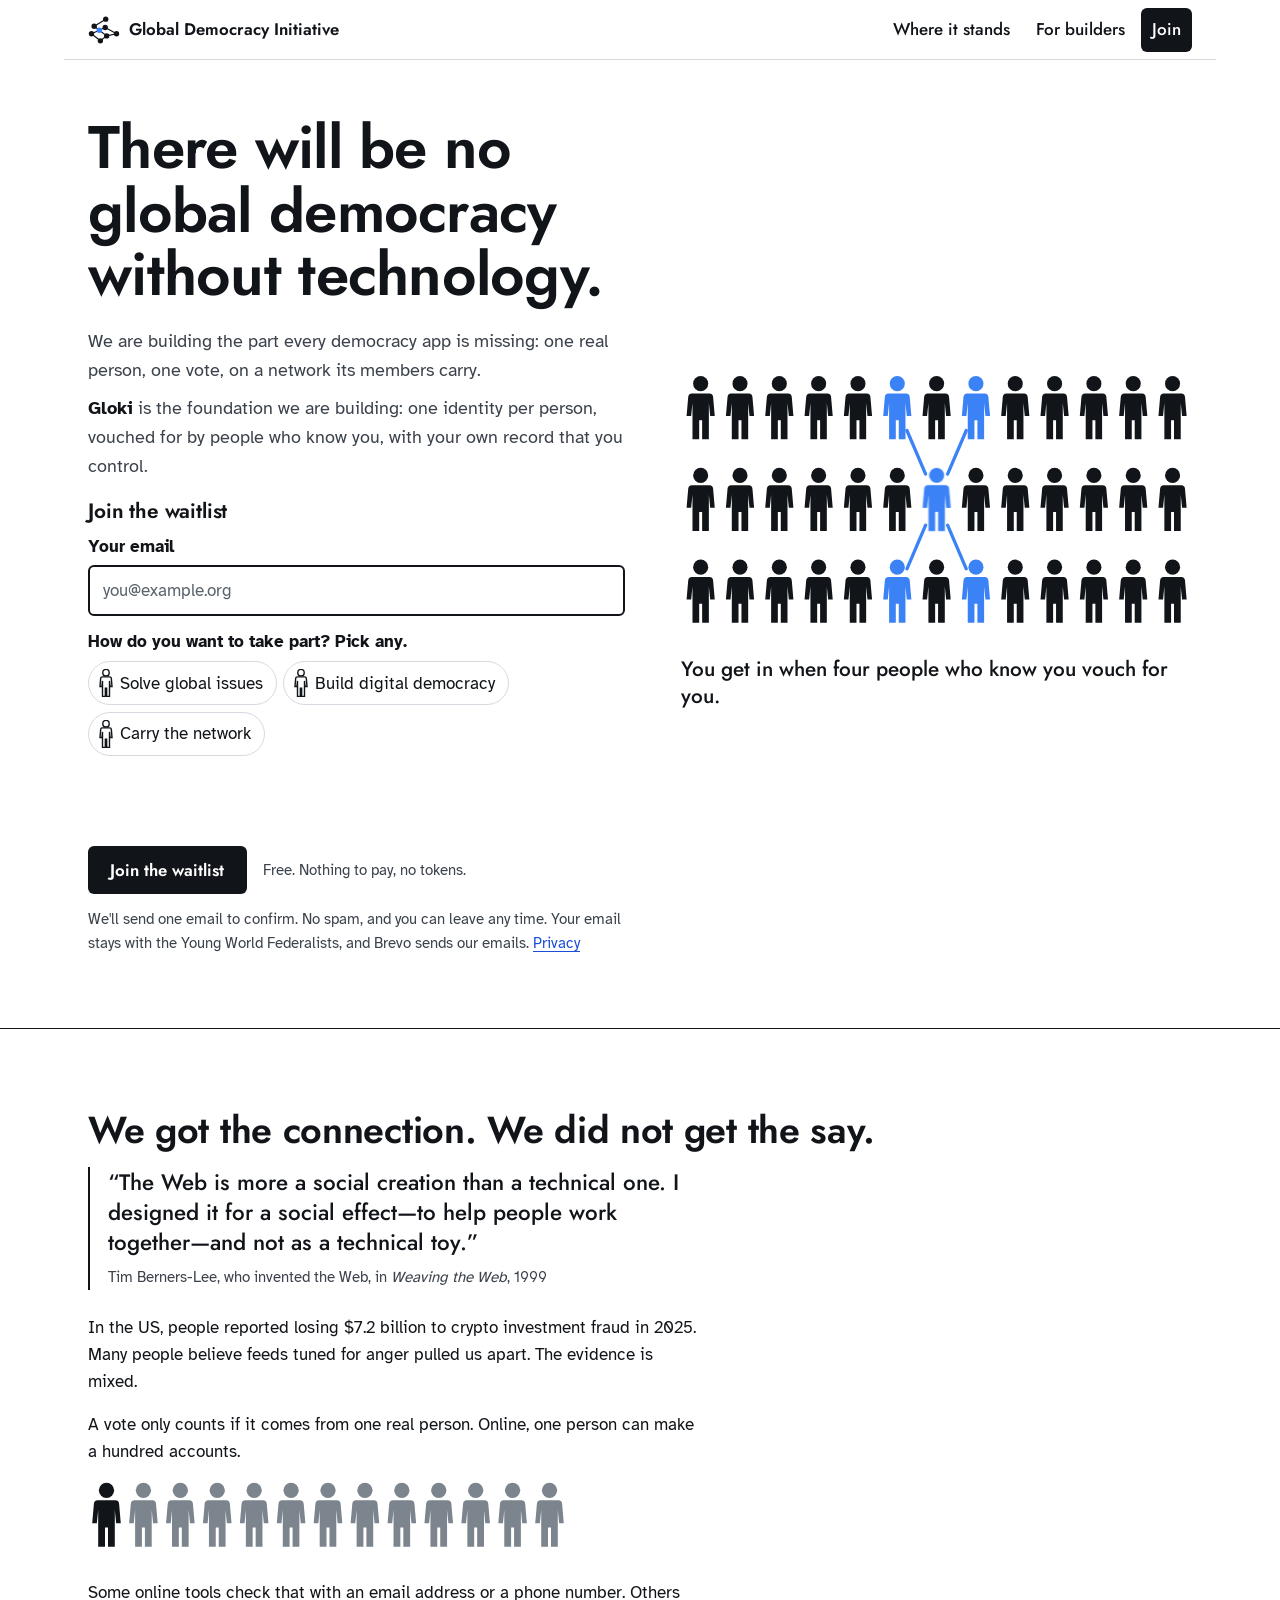
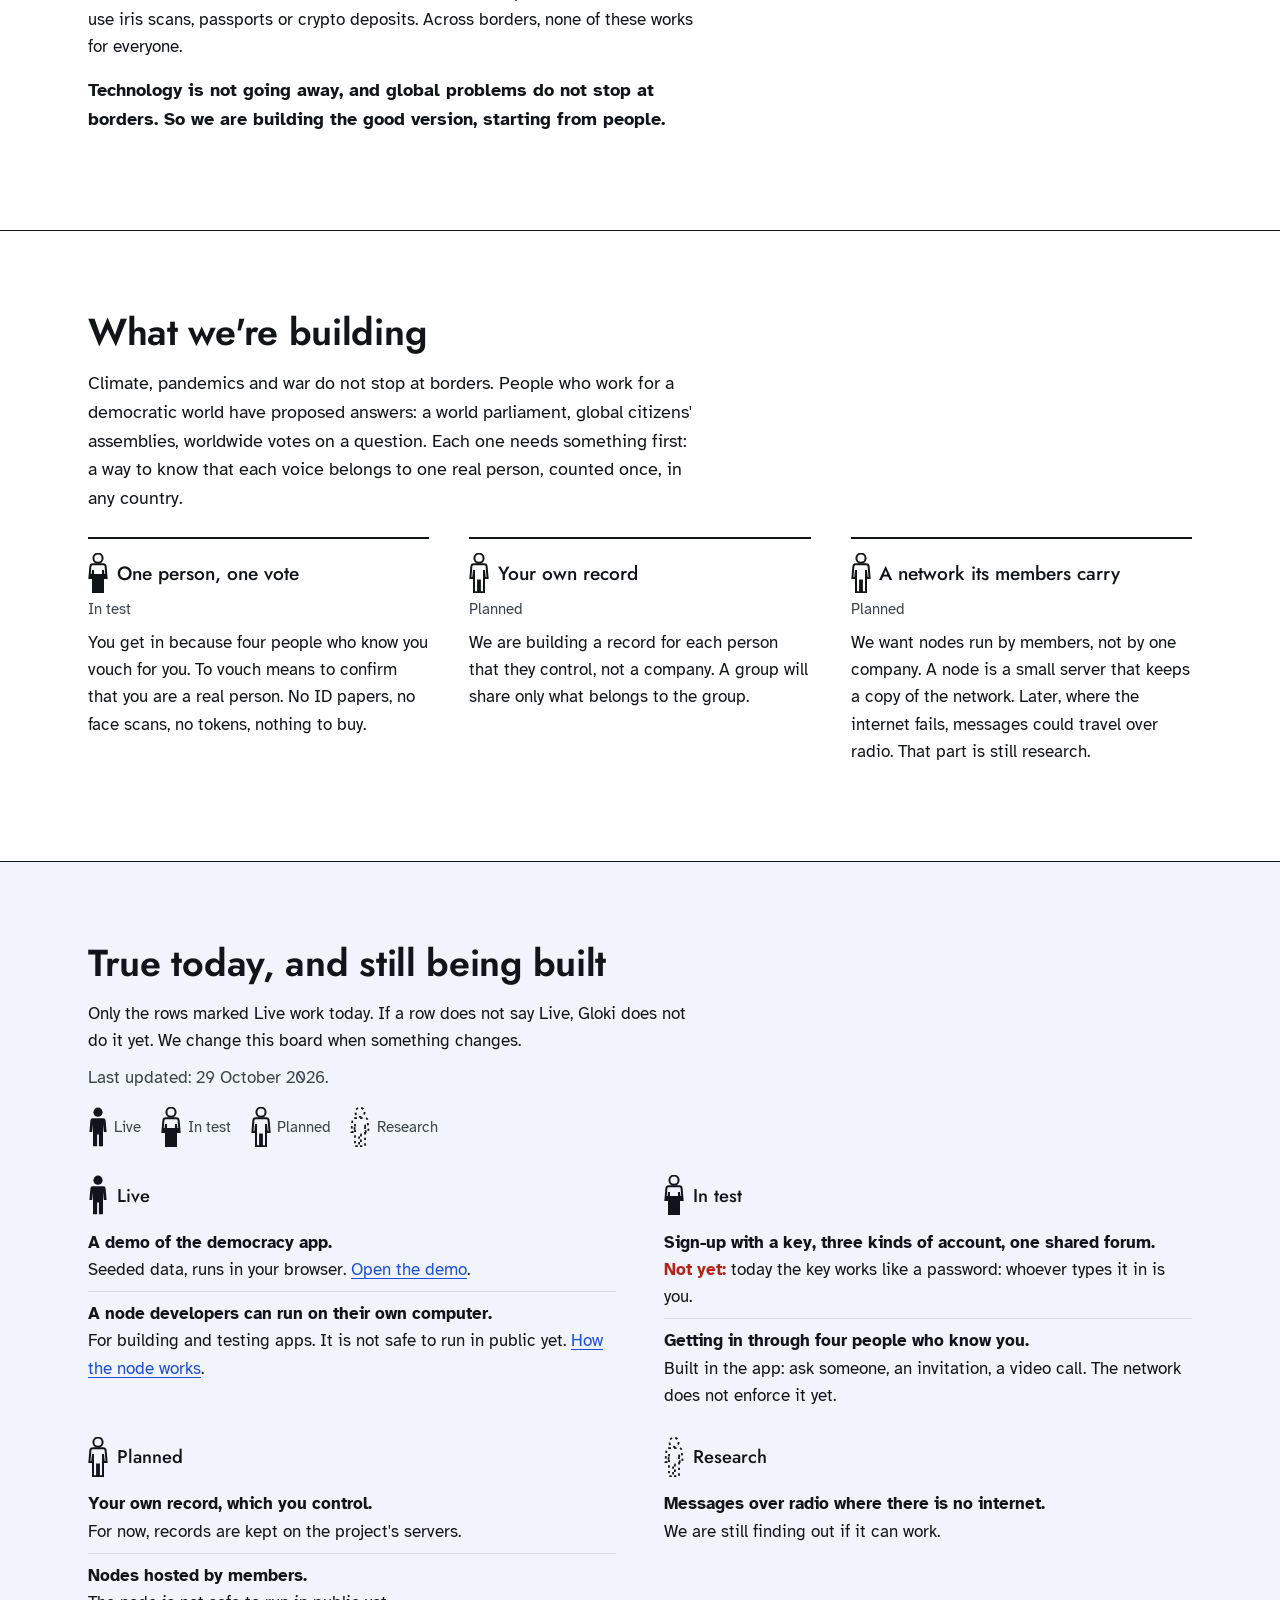
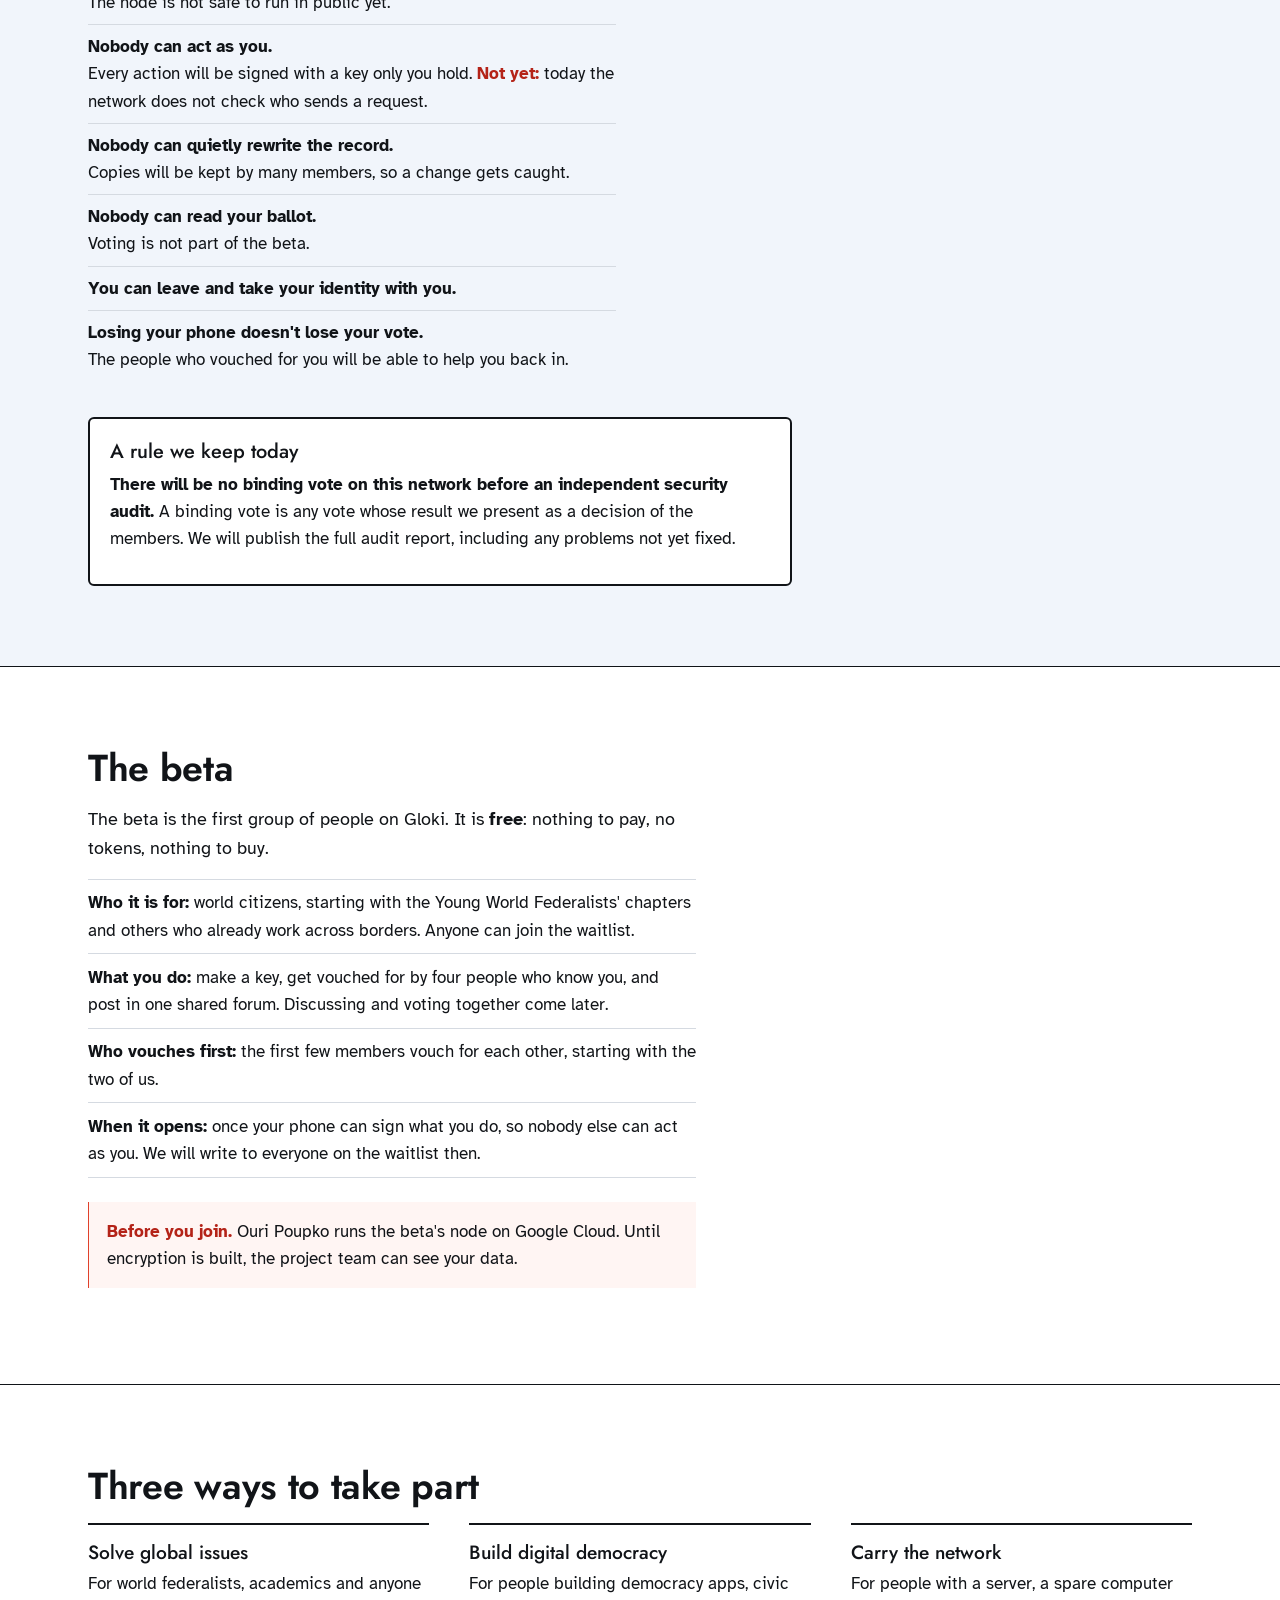
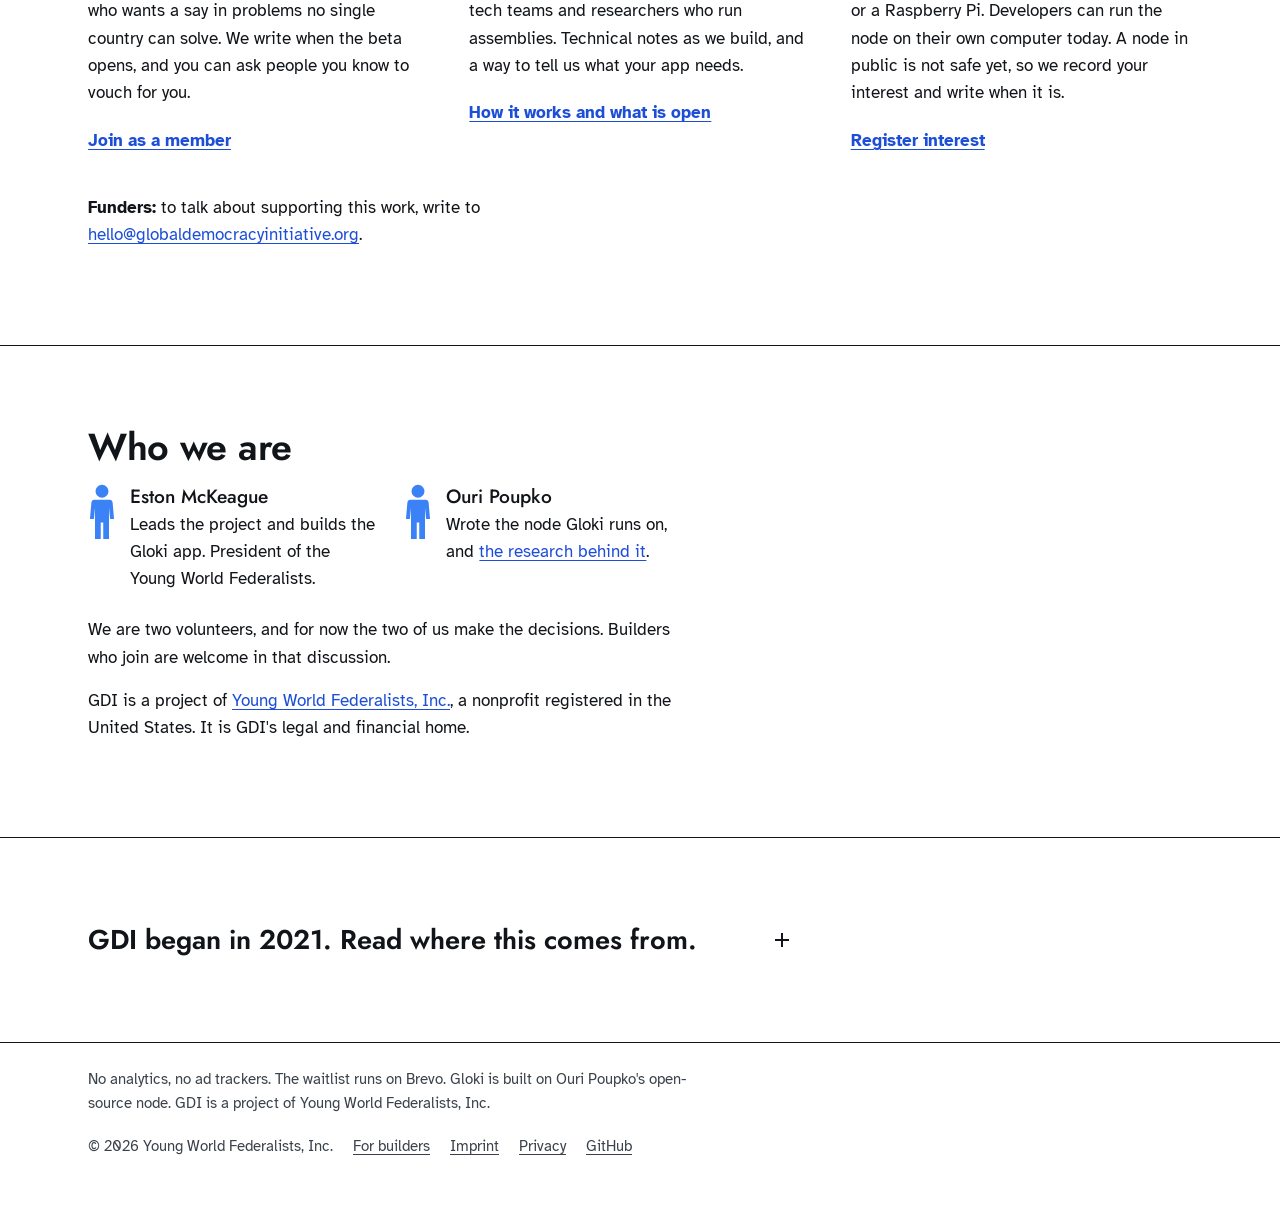
==== index.html @ 20212db4 "feat: the Isotype page with the 27 Oct naming and checked copy, on top of the Brevo waitlist index.h" ====
<!doctype html>
<html lang="en">
<head>
  <meta charset="utf-8">
  <meta name="viewport" content="width=device-width, initial-scale=1">
  <title>Global Democracy Initiative: one real person, one vote</title>
  <meta name="description" content="There will be no global democracy without technology. The Global Democracy Initiative is building Gloki: one identity per person, vouched for by people who know you, on a network its members carry. In test now. Join the waitlist.">
  <meta property="og:title" content="Global Democracy Initiative">
  <meta property="og:description" content="We are building the part every democracy app is missing: one real person, one vote, on a network its members carry.">
  <meta property="og:type" content="website">
  <meta property="og:url" content="https://globaldemocracyinitiative.org/">
  <meta property="og:image" content="https://globaldemocracyinitiative.org/assets/og-image.png">
  <meta property="og:image:width" content="1200">
  <meta property="og:image:height" content="630">
  <meta property="og:image:alt" content="There will be no global democracy without technology. Rows of people; a newcomer joins between four people who vouch for them.">
  <meta name="theme-color" content="#ffffff">
  <link rel="icon" href="assets/gdi-icon-16.svg" type="image/svg+xml">
  <link rel="preload" href="assets/fonts/Jost-600.woff2" as="font" type="font/woff2" crossorigin>
  <link rel="preload" href="assets/fonts/AtkinsonHyperlegible-400.woff2" as="font" type="font/woff2" crossorigin>
  <link rel="stylesheet" href="style.css">
</head>
<body>
  <svg width="0" height="0" style="position:absolute" aria-hidden="true" focusable="false">
    <defs>
      <symbol id="person" viewBox="0 0 20 40">
        <circle cx="10" cy="5.2" r="4.6"/>
        <path d="M4.6 11.2H15.4Q17.4 11.2 17.6 13.4L18.6 25H15.8L15 17V39.2H10.9V27.5H9.1V39.2H5V17L4.2 25H1.4L2.4 13.4Q2.6 11.2 4.6 11.2Z"/>
      </symbol>
      <clipPath id="lower-half"><rect x="0" y="21" width="20" height="20"/></clipPath>
    </defs>
  </svg>

  <a class="skip" href="#main">Skip to content</a>

  <header class="wrap top">
    <a class="brand" href="./" aria-label="Global Democracy Initiative, home">
      <img src="assets/gdi-icon-32.svg" alt="" width="32" height="32">
      <span class="long">Global Democracy Initiative</span><span class="short">GDI</span>
    </a>
    <nav class="nav" aria-label="Site">
      <a class="optional" href="#works">Where it stands</a>
      <a href="build.html"><span class="long">For builders</span><span class="short">Builders</span></a>
      <a class="nav--join" href="#join">Join</a>
    </nav>
  </header>

  <main id="main" tabindex="-1">
    <section class="hero" aria-labelledby="h1">
      <div class="wrap hero-grid">
        <h1 id="h1">There will be no global democracy without technology.</h1>
        <div class="promise">
          <p>We are building the part every democracy app is missing: one real person, one vote, on a network its members carry.</p>
          <p><strong>Gloki</strong> is the foundation we are building: one identity per person, vouched for by people who know you, with your own record that you control.</p>
        </div>

        <figure class="crowd">
          <svg viewBox="0 0 312 176" role="img" aria-labelledby="crowd-t">
          <title id="crowd-t">Picture: rows of people. A newcomer joins the middle row, and four people around them turn blue and link to the newcomer.</title>
          <g aria-hidden="true">
          <line class="link-new" x1="149.3" y1="68.4" x2="137.9" y2="41.8"/>
          <line class="link-new" x1="162.7" y1="68.4" x2="174.1" y2="41.8"/>
          <line class="link-new" x1="149.3" y1="99.6" x2="137.9" y2="126.2"/>
          <line class="link-new" x1="162.7" y1="99.6" x2="174.1" y2="126.2"/>
          <use href="#person" class="p-ink" x="2" y="8" width="20" height="40"/>
          <use href="#person" class="p-ink" x="26" y="8" width="20" height="40"/>
          <use href="#person" class="p-ink" x="50" y="8" width="20" height="40"/>
          <use href="#person" class="p-ink" x="74" y="8" width="20" height="40"/>
          <use href="#person" class="p-ink" x="98" y="8" width="20" height="40"/>
          <use href="#person" class="p-blue voucher" x="122" y="8" width="20" height="40"/>
          <use href="#person" class="p-ink" x="146" y="8" width="20" height="40"/>
          <use href="#person" class="p-blue voucher" x="170" y="8" width="20" height="40"/>
          <use href="#person" class="p-ink" x="194" y="8" width="20" height="40"/>
          <use href="#person" class="p-ink" x="218" y="8" width="20" height="40"/>
          <use href="#person" class="p-ink" x="242" y="8" width="20" height="40"/>
          <use href="#person" class="p-ink" x="266" y="8" width="20" height="40"/>
          <use href="#person" class="p-ink" x="290" y="8" width="20" height="40"/>
          <use href="#person" class="p-ink" x="2" y="64" width="20" height="40"/>
          <use href="#person" class="p-ink" x="26" y="64" width="20" height="40"/>
          <use href="#person" class="p-ink" x="50" y="64" width="20" height="40"/>
          <use href="#person" class="p-ink" x="74" y="64" width="20" height="40"/>
          <use href="#person" class="p-ink" x="98" y="64" width="20" height="40"/>
          <use href="#person" class="p-ink" x="122" y="64" width="20" height="40"/>
          <use href="#person" class="p-ink" x="170" y="64" width="20" height="40"/>
          <use href="#person" class="p-ink" x="194" y="64" width="20" height="40"/>
          <use href="#person" class="p-ink" x="218" y="64" width="20" height="40"/>
          <use href="#person" class="p-ink" x="242" y="64" width="20" height="40"/>
          <use href="#person" class="p-ink" x="266" y="64" width="20" height="40"/>
          <use href="#person" class="p-ink" x="290" y="64" width="20" height="40"/>
          <use href="#person" class="p-ink" x="2" y="120" width="20" height="40"/>
          <use href="#person" class="p-ink" x="26" y="120" width="20" height="40"/>
          <use href="#person" class="p-ink" x="50" y="120" width="20" height="40"/>
          <use href="#person" class="p-ink" x="74" y="120" width="20" height="40"/>
          <use href="#person" class="p-ink" x="98" y="120" width="20" height="40"/>
          <use href="#person" class="p-blue voucher" x="122" y="120" width="20" height="40"/>
          <use href="#person" class="p-ink" x="146" y="120" width="20" height="40"/>
          <use href="#person" class="p-blue voucher" x="170" y="120" width="20" height="40"/>
          <use href="#person" class="p-ink" x="194" y="120" width="20" height="40"/>
          <use href="#person" class="p-ink" x="218" y="120" width="20" height="40"/>
          <use href="#person" class="p-ink" x="242" y="120" width="20" height="40"/>
          <use href="#person" class="p-ink" x="266" y="120" width="20" height="40"/>
          <use href="#person" class="p-ink" x="290" y="120" width="20" height="40"/>
          <g class="newcomer"><use href="#person" class="p-blue" x="146" y="64" width="20" height="40"/></g>
          </g></svg>
          <figcaption>You get in when four people who know you vouch for you.</figcaption>
        </figure>

        <!-- The waitlist runs on Brevo (GDI account, list "GDI waitlist"). Brevo's main.js needs the ids and the
             sib-/entry__ classes below; keep them, the field names, the INTEREST values and the Turnstile sitekey as they are. -->
        <div class="signup sib-form" id="join">
          <h2 class="signup-h">Join the waitlist</h2>
          <div id="sib-form-container">
            <div id="error-message" class="sib-form-message-panel" role="alert" tabindex="-1">
              <p class="sib-form-message-panel__text"><span class="sib-form-message-panel__inner-text">Something went wrong. Please try again, or write to <a href="mailto:hello@globaldemocracyinitiative.org">hello@globaldemocracyinitiative.org</a>.</span></p>
            </div>
            <div id="success-message" class="sib-form-message-panel" role="status" tabindex="-1">
              <p class="sib-form-message-panel__text"><span class="sib-form-message-panel__inner-text">Almost there. Check your inbox and click the link to confirm your place.</span></p>
            </div>
            <div id="sib-container">
              <form id="sib-form" class="form" method="POST" action="https://a3e077e0.sibforms.com/serve/[base64]" data-type="subscription">
                <div class="sib-input sib-form-block">
                  <div class="form__entry entry_block">
                    <label class="entry__label field" for="EMAIL">Your email</label>
                    <div class="entry__field">
                      <input class="input" id="EMAIL" name="EMAIL" type="email" inputmode="email" autocomplete="email" placeholder="you@example.org" data-required="true" required>
                    </div>
                    <label class="entry__error entry__error--primary" for="EMAIL"></label>
                  </div>
                </div>
                <div class="sib-checkbox-group sib-form-block">
                  <fieldset class="form__entry entry_mcq doors">
                    <legend>How do you want to take part? Pick any.</legend>
                    <div class="ways">
                      <label class="way"><input type="checkbox" name="INTEREST[]" value="Solve global issues" data-value="Solve global issues"><svg class="dot" viewBox="0 0 20 40" aria-hidden="true"><use href="#person"/></svg>Solve global issues</label>
                      <label class="way"><input type="checkbox" name="INTEREST[]" value="Build digital democracy" data-value="Build digital democracy"><svg class="dot" viewBox="0 0 20 40" aria-hidden="true"><use href="#person"/></svg>Build digital democracy</label>
                      <label class="way"><input type="checkbox" name="INTEREST[]" value="Contribute a node" data-value="Contribute a node"><svg class="dot" viewBox="0 0 20 40" aria-hidden="true"><use href="#person"/></svg>Carry the network</label>
                    </div>
                    <label class="entry__error entry__error--primary"></label>
                  </fieldset>
                </div>
                <div class="sib-captcha sib-form-block">
                  <div class="form__entry entry_block">
                    <div class="cf-turnstile g-recaptcha" id="sib-captcha" data-sitekey="0x4AAAAAAFqCnrqcYK-xXckD" data-callback="handleCaptchaResponse" data-language="en" data-theme="light" data-size="flexible"></div>
                    <label class="entry__error entry__error--primary"></label>
                  </div>
                </div>
                <div class="send">
                  <button class="button sib-form-block__button sib-form-block__button-with-loader" form="sib-form" type="submit">
                    <svg class="progress-indicator__icon sib-hide-loader-icon" viewBox="0 0 24 24" width="18" height="18" aria-hidden="true"><circle cx="12" cy="12" r="9" fill="none" stroke="currentColor" stroke-width="3" stroke-dasharray="40 17"/></svg>
                    Join the waitlist
                  </button>
                  <p class="fine">Free. Nothing to pay, no tokens.</p>
                </div>
                <input type="text" name="email_address_check" value="" class="input--hidden" tabindex="-1" autocomplete="off" aria-hidden="true">
                <input type="hidden" name="locale" value="en">
                <p class="fine">We'll send one email to confirm. No spam, and you can leave any time. Your email stays with the Young World Federalists, and Brevo sends our emails. <a href="privacy.html">Privacy</a></p>
              </form>
            </div>
          </div>
        </div>
      </div>
    </section>

    <section class="section" aria-labelledby="story">
      <div class="wrap prose">
        <h2 id="story">We got the connection. We did not get the say.</h2>
        <blockquote class="quote">
          <p>“The Web is more a social creation than a technical one. I designed it for a social effect—to help people work together—and not as a technical toy.”</p>
          <!-- [checked: Q2] Weaving the Web, HarperSanFrancisco 1999, p. 123, https://archive.org/details/weavingweborigin00bern_0/page/123 -->
          <footer>Tim Berners-Lee, who invented the Web, in <cite>Weaving the Web</cite>, 1999</footer>
        </blockquote>
        <p>In the US, people reported losing $7.2 billion to crypto investment fraud in 2025. <!-- [checked: B1] FBI IC3 2025 report, p. 11 --> Many people believe feeds tuned for anger pulled us apart. The evidence is mixed. <!-- [checked: B3] Piccardi et al., Science 2025; Nyhan et al., Nature 2023 --></p>
        <p>A vote only counts if it comes from one real person. Online, one person can make a hundred accounts.</p>
        <svg class="count" viewBox="0 0 260 44" role="img" aria-labelledby="count-t"><title id="count-t">One real person, and a row of fake accounts made by the same person.</title><g aria-hidden="true"><use href="#person" class="p-ink" x="1" y="2" width="18" height="36"/><use href="#person" class="p-fake" x="21" y="2" width="18" height="36"/><use href="#person" class="p-fake" x="41" y="2" width="18" height="36"/><use href="#person" class="p-fake" x="61" y="2" width="18" height="36"/><use href="#person" class="p-fake" x="81" y="2" width="18" height="36"/><use href="#person" class="p-fake" x="101" y="2" width="18" height="36"/><use href="#person" class="p-fake" x="121" y="2" width="18" height="36"/><use href="#person" class="p-fake" x="141" y="2" width="18" height="36"/><use href="#person" class="p-fake" x="161" y="2" width="18" height="36"/><use href="#person" class="p-fake" x="181" y="2" width="18" height="36"/><use href="#person" class="p-fake" x="201" y="2" width="18" height="36"/><use href="#person" class="p-fake" x="221" y="2" width="18" height="36"/><use href="#person" class="p-fake" x="241" y="2" width="18" height="36"/></g></svg>
        <p>Some online tools check that with an email address or a phone number. Others use iris scans, passports or crypto deposits. <!-- [checked: C] Decidim docs; world.org/orb; freedomtool.org; Proof of Humanity FAQ --> Across borders, none of these works for everyone.</p>
        <p class="lead"><strong>Technology is not going away, and global problems do not stop at borders. So we are building the good version, starting from people.</strong></p>
      </div>
    </section>

    <section class="section" aria-labelledby="building">
      <div class="wrap">
        <h2 id="building">What we're building</h2>
        <p class="lead">Climate, pandemics and war do not stop at borders. People who work for a democratic world have proposed answers: a world parliament, global citizens' assemblies, worldwide votes on a question. Each one needs something first: a way to know that each voice belongs to one real person, counted once, in any country.</p>
        <ul class="builds">
          <li>
            <h3><svg class="glyph g-half" viewBox="0 0 20 40" aria-hidden="true"><use class="o" href="#person"/><g clip-path="url(#lower-half)"><use class="f" href="#person"/></g></svg>One person, one vote</h3>
            <p class="state">In test</p>
            <p>You get in because four people who know you vouch for you. To vouch means to confirm that you are a real person. No ID papers, no face scans, no tokens, nothing to buy.</p>
          </li>
          <li>
            <h3><svg class="glyph g-out" viewBox="0 0 20 40" aria-hidden="true"><use href="#person"/></svg>Your own record</h3>
            <p class="state">Planned</p>
            <p>We are building a record for each person that they control, not a company. A group will share only what belongs to the group.</p>
          </li>
          <li>
            <h3><svg class="glyph g-out" viewBox="0 0 20 40" aria-hidden="true"><use href="#person"/></svg>A network its members carry</h3>
            <p class="state">Planned</p>
            <p>We want nodes run by members, not by one company. A node is a small server that keeps a copy of the network. Later, where the internet fails, messages could travel over radio. That part is still research.</p>
          </li>
        </ul>
      </div>
    </section>

    <section class="section board" id="works" aria-labelledby="works-h">
      <div class="wrap">
        <h2 id="works-h">True today, and still being built</h2>
        <p class="sub">Only the rows marked Live work today. If a row does not say Live, Gloki does not do it yet. We change this board when something changes.</p>
        <p class="updated">Last updated: 29 October 2026.</p>
        <ul class="legend" aria-label="What the figures mean">
          <li><svg class="glyph g-solid" viewBox="0 0 20 40" aria-hidden="true"><use href="#person"/></svg>Live</li>
          <li><svg class="glyph g-half" viewBox="0 0 20 40" aria-hidden="true"><use class="o" href="#person"/><g clip-path="url(#lower-half)"><use class="f" href="#person"/></g></svg>In test</li>
          <li><svg class="glyph g-out" viewBox="0 0 20 40" aria-hidden="true"><use href="#person"/></svg>Planned</li>
          <li><svg class="glyph g-dot" viewBox="0 0 20 40" aria-hidden="true"><use href="#person"/></svg>Research</li>
        </ul>

        <!-- Rows wait on Ouri's sign-off (docs/positioning-gdi.md §5). Do not upgrade a status without it. -->
        <div class="groups">
          <div class="group">
            <h3><svg class="glyph g-solid" viewBox="0 0 20 40" aria-hidden="true"><use href="#person"/></svg>Live</h3>
            <ul>
              <li><strong>A demo of the democracy app.</strong> Seeded data, runs in your browser. <a href="https://young-world-federalists.github.io/gloki-engage/">Open the demo</a>.</li>
              <li><strong>A node developers can run on their own computer.</strong> For building and testing apps. It is not safe to run in public yet. <a href="build.html#node">How the node works</a>.</li>
            </ul>
          </div>
          <div class="group">
            <h3><svg class="glyph g-half" viewBox="0 0 20 40" aria-hidden="true"><use class="o" href="#person"/><g clip-path="url(#lower-half)"><use class="f" href="#person"/></g></svg>In test</h3>
            <ul>
              <li><strong>Sign-up with a key, three kinds of account, one shared forum.</strong> <span class="notyet">Not yet:</span> today the key works like a password: whoever types it in is you.</li>
              <li><strong>Getting in through four people who know you.</strong> Built in the app: ask someone, an invitation, a video call. The network does not enforce it yet.</li>
            </ul>
          </div>
          <div class="group">
            <h3><svg class="glyph g-out" viewBox="0 0 20 40" aria-hidden="true"><use href="#person"/></svg>Planned</h3>
            <ul>
              <li><strong>Your own record, which you control.</strong> For now, records are kept on the project's servers.</li>
              <li><strong>Nodes hosted by members.</strong> The node is not safe to run in public yet.</li>
              <li><strong>Nobody can act as you.</strong> Every action will be signed with a key only you hold. <span class="notyet">Not yet:</span> today the network does not check who sends a request.</li>
              <li><strong>Nobody can quietly rewrite the record.</strong> Copies will be kept by many members, so a change gets caught.</li>
              <li><strong>Nobody can read your ballot.</strong> Voting is not part of the beta.</li>
              <li><strong>You can leave and take your identity with you.</strong></li>
              <li><strong>Losing your phone doesn't lose your vote.</strong> The people who vouched for you will be able to help you back in.</li>
            </ul>
          </div>
          <div class="group">
            <h3><svg class="glyph g-dot" viewBox="0 0 20 40" aria-hidden="true"><use href="#person"/></svg>Research</h3>
            <ul>
              <li><strong>Messages over radio where there is no internet.</strong> We are still finding out if it can work.</li>
            </ul>
          </div>
        </div>

        <div class="rule-box">
          <h3>A rule we keep today</h3>
          <p><strong>There will be no binding vote on this network before an independent security audit.</strong> A binding vote is any vote whose result we present as a decision of the members. We will publish the full audit report, including any problems not yet fixed.</p>
        </div>
      </div>
    </section>

    <section class="section" id="beta" aria-labelledby="beta-h">
      <div class="wrap">
        <h2 id="beta-h">The beta</h2>
        <p class="lead">The beta is the first group of people on Gloki. It is <strong>free</strong>: nothing to pay, no tokens, nothing to buy.</p>
        <ul class="facts">
          <li><strong>Who it is for:</strong> world citizens, starting with the Young World Federalists' chapters and others who already work across borders. Anyone can join the waitlist.</li>
          <li><strong>What you do:</strong> make a key, get vouched for by four people who know you, and post in one shared forum. Discussing and voting together come later.</li>
          <li><strong>Who vouches first:</strong> the first few members vouch for each other, starting with the two of us.</li>
          <li><strong>When it opens:</strong> once your phone can sign what you do, so nobody else can act as you. We will write to everyone on the waitlist then.</li>
        </ul>
        <p class="warn"><strong>Before you join.</strong> Ouri Poupko runs the beta's node on Google Cloud. Until encryption is built, the project team can see your data.</p>
      </div>
    </section>

    <section class="section" aria-labelledby="ways">
      <div class="wrap">
        <h2 id="ways">Three ways to take part</h2>
        <ul class="waylist">
          <li>
            <h3>Solve global issues</h3>
            <p>For world federalists, academics and anyone who wants a say in problems no single country can solve. We write when the beta opens, and you can ask people you know to vouch for you.</p>
            <a class="more" href="#join" data-way="Solve global issues">Join as a member</a>
          </li>
          <li>
            <h3>Build digital democracy</h3>
            <p>For people building democracy apps, civic tech teams and researchers who run assemblies. Technical notes as we build, and a way to tell us what your app needs.</p>
            <a class="more" href="build.html">How it works and what is open</a>
          </li>
          <li>
            <h3>Carry the network</h3>
            <p>For people with a server, a spare computer or a Raspberry Pi. Developers can run the node on their own computer today. A node in public is not safe yet, so we record your interest and write when it is.</p>
            <a class="more" href="#join" data-way="Contribute a node">Register interest</a>
          </li>
        </ul>
        <p><strong>Funders:</strong> to talk about supporting this work, write to <a href="mailto:hello@globaldemocracyinitiative.org">hello@globaldemocracyinitiative.org</a>.</p>
      </div>
    </section>

    <section class="section" aria-labelledby="who">
      <div class="wrap">
        <h2 id="who">Who we are</h2>
        <ul class="people">
          <li class="person">
            <svg viewBox="0 0 20 40" aria-hidden="true"><use href="#person"/></svg>
            <div><h3>Eston McKeague</h3><p>Leads the project and builds the Gloki app. President of the Young World Federalists.</p></div>
          </li>
          <li class="person">
            <svg viewBox="0 0 20 40" aria-hidden="true"><use href="#person"/></svg>
            <div><h3>Ouri Poupko</h3><p>Wrote the node Gloki runs on, and <a href="build.html#research">the research behind it</a>.</p></div>
          </li>
        </ul>
        <p>We are two volunteers, and for now the two of us make the decisions. Builders who join are welcome in that discussion.</p>
        <p>GDI is a project of <a href="https://www.ywf.world/">Young World Federalists, Inc.</a>, a nonprofit registered in the United States. It is GDI's legal and financial home.</p>
      </div>
    </section>

    <section class="section" aria-label="Where this comes from">
      <div class="wrap">
        <details class="history">
          <summary>GDI began in 2021. Read where this comes from.<svg class="toggle" viewBox="0 0 20 20" aria-hidden="true"><path class="h" d="M3 10H17"/><path class="v" d="M10 3V17"/></svg></summary>
          <div class="inner prose">
            <p>GDI began in 2021 as a coalition of organisations working toward global democracy. That coalition is no longer active. Its motto still holds: “Assume global responsibility.”</p>
            <p>In 2024 we published a white paper, <cite>Gloki: Global Digital Voter Identity</cite>. Some of its ideas have changed as we built it. The paper describes some things the app does not do, and the beta now tests vouching by people who know you. Where the paper and this page differ, this page tells you what is true now.</p>
            <p class="papers">Read <a href="assets/papers/gdi-concept-2021.pdf">the 2021 concept</a> and <a href="assets/papers/gloki-white-paper-2024.pdf">the 2024 white paper</a> (PDF).</p>
          </div>
        </details>
      </div>
    </section>
  </main>

  <footer class="foot">
    <div class="wrap">
      <p>No analytics, no ad trackers. The waitlist runs on Brevo. Gloki is built on Ouri Poupko's open-source node. GDI is a project of Young World Federalists, Inc.</p>
      <div class="foot-row"><span>© 2026 Young World Federalists, Inc.</span><span class="foot-links"><a href="build.html">For builders</a> <a href="imprint.html">Imprint</a> <a href="privacy.html">Privacy</a> <a href="https://github.com/young-world-federalists/gloki-engage">GitHub</a></span></div>
    </div>
  </footer>

  <script>
    // "Join" links in the ways section tick their choice and focus the email field.
    document.querySelectorAll('[data-way]').forEach(function (a) {
      a.addEventListener('click', function () {
        var box = document.querySelector('input[name="INTEREST[]"][value="' + a.getAttribute('data-way') + '"]');
        if (box) box.checked = true;
        setTimeout(function () { document.getElementById('EMAIL').focus({ preventScroll: true }); }, 400);
      });
    });
    // Brevo hides the form on success (AUTOHIDE) while focus is still on the button. Move focus to whichever
    // message panel it shows, so keyboard and screen reader users land on the result.
    if ('MutationObserver' in window) {
      ['success-message', 'error-message'].forEach(function (id) {
        var panel = document.getElementById(id);
        new MutationObserver(function () {
          if (panel.classList.contains('sib-form-message-panel--active')) panel.focus();
        }).observe(panel, { attributes: true, attributeFilter: ['class'] });
      });
    }
  </script>

  <!-- Brevo form script and Cloudflare Turnstile, as Brevo's embed code sets them up. -->
  <script>
    // Turnstile's full widget needs 300px; on narrow phones that pushes the form past the edge.
    if (window.matchMedia('(max-width: 400px)').matches) {
      document.getElementById('sib-captcha').setAttribute('data-size', 'compact');
    }
    function handleCaptchaResponse() {
      var event = new Event('captchaChange');
      document.getElementById('sib-captcha').dispatchEvent(event);
      window.grecaptcha = window.turnstile;
    }
    window.REQUIRED_CODE_ERROR_MESSAGE = 'Please choose a country code';
    window.LOCALE = 'en';
    window.EMAIL_INVALID_MESSAGE = window.SMS_INVALID_MESSAGE = "That email address doesn't look right. Please check it and try again.";
    window.REQUIRED_ERROR_MESSAGE = 'This field cannot be left blank.';
    window.GENERIC_INVALID_MESSAGE = "That email address doesn't look right. Please check it and try again.";
    window.INVALID_NUMBER = "That email address doesn't look right. Please check it and try again.";
    window.INVALID_DATE = 'Please enter a valid date';
    window.REQUIRED_MULTISELECT_MESSAGE = 'Please select at least 1 option';
    window.translation = {
      common: {
        selectedList: '{quantity} list selected',
        selectedLists: '{quantity} lists selected',
        selectedOption: '{quantity} selected',
        selectedOptions: '{quantity} selected'
      }
    };
    var AUTOHIDE = Boolean(1);
  </script>
  <script defer src="https://sibforms.com/forms/end-form/build/main.js"></script>
  <script src="https://challenges.cloudflare.com/turnstile/v0/api.js" async defer></script>
</body>
</html>
---- style.css ----
/* Global Democracy Initiative — "One figure, one person".
   Isotype world: white ground, ink pictograms, brand blue for people vouched in,
   vermilion for "not yet". Jost for headings, Atkinson Hyperlegible for reading. */

@font-face { font-family: "Jost"; src: url("assets/fonts/Jost-500.woff2") format("woff2"); font-weight: 500; font-display: swap; }
@font-face { font-family: "Jost"; src: url("assets/fonts/Jost-600.woff2") format("woff2"); font-weight: 600; font-display: swap; }
@font-face { font-family: "Atkinson Hyperlegible"; src: url("assets/fonts/AtkinsonHyperlegible-400.woff2") format("woff2"); font-weight: 400; font-display: swap; }
@font-face { font-family: "Atkinson Hyperlegible"; src: url("assets/fonts/AtkinsonHyperlegible-700.woff2") format("woff2"); font-weight: 700; font-display: swap; }

:root {
  --paper: #ffffff;
  --field: #f1f5fb;          /* the chart-sheet field behind the status board */
  --ink: #111418;
  --ink-soft: #3b424b;
  --rule: #d5dae1;
  --blue: #3b82f6;           /* figures and graphics only (3.7:1 on white) */
  --blue-text: #1d4ed8;      /* links and blue words (6.7:1) */
  --verm: #e0412b;           /* "not yet": graphics */
  --verm-text: #b42318;      /* "not yet": words */
  --todo: #fff1a8;

  --display: "Jost", "Futura", "Century Gothic", "Trebuchet MS", sans-serif;
  --text: "Atkinson Hyperlegible", "Segoe UI", "Helvetica Neue", Arial, sans-serif;

  --gutter: 1rem;
  --measure: 38rem;
  --section: clamp(3rem, 2rem + 4vw, 5rem);
  --radius: 6px;
  --ease: cubic-bezier(.16, 1, .3, 1);

  color-scheme: light;
  accent-color: var(--blue-text);
  caret-color: var(--blue-text);
}

*, *::before, *::after { box-sizing: border-box; }
html { -webkit-text-size-adjust: 100%; text-size-adjust: 100%; scroll-behavior: smooth; }
@media (prefers-reduced-motion: reduce) { html { scroll-behavior: auto; } }

body {
  margin: 0;
  background: var(--paper);
  color: var(--ink);
  font: 400 1.0625rem/1.6 var(--text);
  font-kerning: normal;
}
::selection { background: var(--blue-text); color: #fff; }

img, svg { display: block; max-width: 100%; }
a { color: var(--blue-text); text-decoration-thickness: 1px; text-underline-offset: .18em; }
a:hover { text-decoration-thickness: 2px; }
:focus-visible { outline: 3px solid var(--blue-text); outline-offset: 3px; border-radius: 2px; }
p, ul, ol, dl { margin: 0 0 1rem; }
strong { font-weight: 700; }

h1, h2, h3 { font-family: var(--display); font-weight: 600; color: var(--ink); margin: 0; text-wrap: balance; }
h1 { font-size: clamp(2rem, 1.25rem + 3.4vw, 3.75rem); line-height: 1.06; letter-spacing: -0.012em; }
h2 { font-size: clamp(1.55rem, 1.15rem + 1.7vw, 2.35rem); line-height: 1.12; letter-spacing: -0.008em; margin-bottom: 1rem; }
h3 { font-size: 1.2rem; font-weight: 500; line-height: 1.25; margin-bottom: .4rem; }

.wrap { width: 100%; max-width: 72rem; margin-inline: auto; padding-inline: var(--gutter); }
@media (min-width: 40rem) { :root { --gutter: 1.5rem; } }

.skip { position: absolute; left: -999px; top: .5rem; z-index: 10; background: var(--ink); color: #fff; padding: .6rem 1rem; border-radius: var(--radius); }
.skip:focus { left: .5rem; }

/* ---- Header -------------------------------------------------------------- */
.top { display: flex; align-items: center; justify-content: space-between; gap: 1rem; min-height: 3.75rem; border-bottom: 1px solid var(--rule); }
.brand { display: inline-flex; align-items: center; gap: .55rem; color: var(--ink); text-decoration: none; font-family: var(--display); font-weight: 600; font-size: 1.05rem; min-height: 44px; }
.brand img { width: 32px; height: 32px; }
.brand .short { display: none; }
@media (max-width: 30rem) { .brand .long { display: none; } .brand .short { display: inline; } }
.nav { display: flex; align-items: center; gap: .25rem; }
.nav a { display: inline-flex; align-items: center; min-height: 44px; padding: 0 .7rem; color: var(--ink); text-decoration: none; font-family: var(--display); font-weight: 500; border-radius: var(--radius); }
.nav a:hover { background: var(--field); }
.nav .nav--join { background: var(--ink); color: #fff; }
.nav .nav--join:hover { background: #2a3038; }
.nav .short { display: none; }
@media (max-width: 30rem) { .nav .long { display: none; } .nav .short { display: inline; } }
.nav .optional { display: none; }
@media (min-width: 44rem) { .nav .optional { display: inline-flex; } }

/* ---- Hero ---------------------------------------------------------------- */
.hero { padding-block: .9rem 2.5rem; }
.hero-grid { display: grid; gap: .9rem; }
/* Phone order: h1, the figures, the form, then the promise, so Sign up fits the first screen. */
.hero-grid > h1 { order: 1; }
.crowd { order: 2; }
.signup { order: 3; }
.hero .promise { order: 4; font-size: 1.125rem; color: var(--ink-soft); max-width: var(--measure); margin: .5rem 0 0; }
.hero .promise p { margin: 0 0 .6rem; }
.hero .promise p:last-child { margin-bottom: 0; }
.hero .promise strong { color: var(--ink); }
.crowd { margin: 0; }
.crowd svg { width: 100%; height: auto; }
.crowd figcaption { font-family: var(--display); font-weight: 500; font-size: 1.05rem; line-height: 1.3; margin-top: .35rem; }
@media (min-width: 56rem) {
  .hero { padding-block: 3.5rem 4.5rem; }
  .hero-grid { grid-template-columns: minmax(0, 1.05fr) minmax(0, 1fr); grid-template-areas: "h1 crowd" "promise crowd" "form crowd"; column-gap: 3.5rem; row-gap: 1.25rem; align-items: start; }
  .hero-grid > h1 { grid-area: h1; }
  .hero .promise { grid-area: promise; margin: 0; }
  .crowd { grid-area: crowd; align-self: center; }
  .signup { grid-area: form; }
  .crowd figcaption { font-size: 1.3rem; }
}

/* The figures */
.p-ink { fill: var(--ink); }
.p-blue { fill: var(--blue); }
.link-old { stroke: var(--ink); stroke-width: 1.4; opacity: 0; } /* end state: the old links are gone */
.link-new { stroke: var(--blue); stroke-width: 2; stroke-linecap: round; }
.p-fake { fill: #7c848e; } /* copies: a form no status-board state uses */
.count { width: 100%; max-width: 30rem; height: auto; margin: -.25rem 0 1.25rem; }

@media (prefers-reduced-motion: no-preference) {
  .newcomer { animation: arrive .7s var(--ease) .25s both; }
  .newcomer .p-blue { animation: to-blue .3s ease-out 1.25s both; }
  .link-old { animation: unlink .35s ease-out .75s both; }
  .link-new { stroke-dasharray: 60; animation: draw .55s var(--ease) .85s both; }
  .voucher { animation: to-blue-fill .35s ease-out 1.15s both; }
}
@keyframes arrive { from { transform: translateY(-18px); opacity: 0; } to { transform: none; opacity: 1; } }
@keyframes unlink { from { opacity: 1; } to { opacity: 0; } }
@keyframes draw { from { stroke-dashoffset: 60; } to { stroke-dashoffset: 0; } }
@keyframes to-blue-fill { from { fill: var(--ink); } to { fill: var(--blue); } }
@keyframes to-blue { from { fill: var(--verm); } to { fill: var(--blue); } }

/* ---- Sign-up form -------------------------------------------------------- */
/* The waitlist runs on Brevo. Its main.js toggles the sib-/entry__ classes; the look stays the site's own. */
.signup { max-width: 34rem; min-width: 0; }
.signup-h { font-size: 1.3rem; margin-bottom: .6rem; }
.signup label.field { display: block; font-weight: 700; margin-bottom: .3rem; }
.signup .form { display: grid; gap: .8rem; }
.signup .form .fine { margin: 0; }
.entry__field { display: grid; }
.signup .entry__error { display: none; margin: .25rem 0 0; font-size: .95rem; color: var(--verm-text); }
.entry_errored input[type="email"] { border-color: var(--verm-text); }
.sib-captcha { min-height: 65px; }
.input--hidden { position: absolute; left: -9999px; width: 1px; height: 1px; overflow: hidden; opacity: 0; }
.sib-form-message-panel { display: none; margin: 0 0 .8rem; padding: .8rem 1rem; border: 2px solid var(--ink); border-radius: var(--radius); background: var(--field); }
.sib-form-message-panel--active { display: block; }
.sib-form-message-panel__text { margin: 0; }
#error-message { border-color: var(--verm-text); background: #fff5f3; }
.sib-form-block__button { gap: .5rem; }
.sib-form-block__button .progress-indicator__icon { flex: none; animation: spin .9s linear infinite; }
.sib-form-block__button .sib-hide-loader-icon { display: none; }
.sib-form-block__button-disabled { cursor: progress; opacity: .75; }
@keyframes spin { to { transform: rotate(360deg); } }
@media (prefers-reduced-motion: reduce) { .sib-form-block__button .progress-indicator__icon { animation: none; } }
.signup input[type="email"] {
  width: 100%; min-height: 48px; padding: .6rem .8rem;
  font: inherit; color: var(--ink); background: var(--paper);
  border: 2px solid var(--ink); border-radius: var(--radius);
}
.signup input[type="email"]::placeholder { color: #5b636d; }
.signup fieldset { border: 0; padding: 0; margin: 0; min-width: 0; }
.signup legend { font-weight: 700; padding: 0; margin-bottom: .35rem; }
.ways { display: flex; flex-wrap: wrap; gap: .4rem; }
.way { position: relative; display: inline-flex; align-items: center; gap: .45rem; min-height: 44px; padding: .35rem .8rem .35rem .6rem; border: 1px solid var(--rule); border-radius: 999px; cursor: pointer; background: var(--paper); }
.way input { position: absolute; opacity: 0; inset: 0; margin: 0; cursor: pointer; }
.way .dot { width: 14px; height: 28px; flex: none; }
.way .dot use { fill: none; stroke: var(--ink); stroke-width: 2; }
.way:has(input:checked) { border-color: var(--ink); background: var(--field); }
.way:has(input:checked) .dot use { fill: var(--blue); stroke: var(--blue); }
.way:has(input:focus-visible) { outline: 3px solid var(--blue-text); outline-offset: 2px; }
.send { display: flex; flex-wrap: wrap; align-items: center; gap: .5rem 1rem; }
.button {
  display: inline-flex; align-items: center; justify-content: center; min-height: 48px; padding: 0 1.4rem;
  font: 600 1.05rem/1 var(--display); color: #fff; background: var(--ink);
  border: 0; border-radius: var(--radius); cursor: pointer; text-decoration: none;
}
.button:hover { background: #2a3038; }
.fine { color: var(--ink-soft); font-size: .95rem; margin: 0; }
.jump { display: inline-block; margin-top: .75rem; font-weight: 700; }

/* ---- Sections ------------------------------------------------------------ */
.section { padding-block: var(--section); border-top: 1px solid var(--ink); } /* chart-sheet rules in ink */
.section > .wrap > :where(p, ul, ol) { max-width: var(--measure); }
.prose p { max-width: var(--measure); }
.lead { font-size: 1.125rem; }
mark.todo { background: var(--todo); color: var(--ink); padding: 0 .2em; border-radius: 3px; font-size: .9em; }

.sub { max-width: var(--measure); }

/* The story: a quote, then the count */
.quote { margin: 0 0 1.5rem; padding-left: 1.1rem; border-left: 2px solid var(--ink); max-width: var(--measure); }
.quote p { font-family: var(--display); font-weight: 500; font-size: clamp(1.15rem, 1rem + .6vw, 1.4rem); line-height: 1.35; margin-bottom: .5rem; }
.quote footer { color: var(--ink-soft); font-size: .95rem; }

/* What we're building: three parts, each with its status figure */
.section > .wrap > .builds { max-width: none; }
.builds { display: grid; gap: 1.5rem; padding: 0; margin: 1.5rem 0 0; list-style: none; }
@media (min-width: 56rem) { .builds { grid-template-columns: repeat(3, minmax(0, 1fr)); gap: 2.5rem; } }
.builds li { border-top: 2px solid var(--ink); padding-top: .9rem; }
.builds h3 { display: flex; align-items: center; gap: .55rem; margin-bottom: .2rem; }
.builds .state { color: var(--ink-soft); font-size: .95rem; margin-bottom: .5rem; }

/* Status board: the figure legend */
.board { background: var(--field); }
.board .updated { color: var(--ink-soft); margin-top: -.4rem; }
.legend { display: flex; flex-wrap: wrap; gap: .5rem 1.25rem; padding: 0; margin: 0 0 1.75rem; list-style: none; color: var(--ink-soft); font-size: .95rem; }
.legend li { display: inline-flex; align-items: center; gap: .4rem; }
.groups { display: grid; gap: 1.25rem 3rem; }
@media (min-width: 56rem) { .groups { grid-template-columns: minmax(0, 1fr) minmax(0, 1fr); } }
.group h3 { display: flex; align-items: center; gap: .55rem; font-size: 1.15rem; margin-bottom: .35rem; }
.group ul { list-style: none; padding: 0; margin: 0; }
.group li { padding: .5rem 0; border-top: 1px solid var(--rule); }
.group li:first-child { border-top: 0; }
.group li strong { display: block; }
.glyph { width: 20px; height: 40px; flex: none; }
.glyph.g-solid use { fill: var(--ink); }
.glyph.g-out use, .glyph.g-half use.o { fill: none; stroke: var(--ink); stroke-width: 2; }
.glyph.g-half use.f { fill: var(--ink); }
.glyph.g-dot use { fill: none; stroke: var(--ink); stroke-width: 1.8; stroke-dasharray: 2.4 3.2; }
.notyet { color: var(--verm-text); font-weight: 700; }
.rule-box { margin-top: 2.25rem; padding: 1.25rem 1.25rem 1rem; background: var(--paper); border: 2px solid var(--ink); border-radius: var(--radius); max-width: 44rem; }
.rule-box h3 { font-size: 1.25rem; }

/* People */
.people { display: grid; gap: 1.5rem; padding: 0; list-style: none; margin: 0 0 1.5rem; }
@media (min-width: 40rem) { .people { grid-template-columns: repeat(2, minmax(0, 1fr)); } }
.person { display: grid; grid-template-columns: 28px 1fr; gap: .9rem; align-items: start; }
.person svg { width: 28px; height: 56px; }
.person svg use { fill: var(--blue); }
.person h3 { margin-bottom: .2rem; }
.person p { margin: 0; }

/* Pilot */
.facts { list-style: none; padding: 0; margin: 0 0 1.5rem; max-width: var(--measure); }
.facts li { padding: .6rem 0; border-top: 1px solid var(--rule); }
.facts li:last-child { border-bottom: 1px solid var(--rule); }
.warn { max-width: var(--measure); padding: 1rem 1.1rem; border-left: 1px solid var(--verm); background: #fff5f3; }
.warn strong { color: var(--verm-text); }

/* History */
details.history { max-width: 44rem; }
details.history summary { cursor: pointer; font-family: var(--display); font-weight: 600; font-size: clamp(1.3rem, 1.05rem + 1vw, 1.7rem); min-height: 44px; display: flex; align-items: center; gap: .6rem; list-style: none; }
details.history summary::-webkit-details-marker { display: none; }
details.history .toggle { width: 20px; height: 20px; margin-left: auto; flex: none; }
details.history .toggle path { stroke: var(--ink); stroke-width: 2; }
details.history[open] .toggle .v { display: none; }
details.history .inner { padding-top: 1rem; }
.papers { font-weight: 700; }

/* Ways to take part */
.section > .wrap > .waylist { max-width: none; }
.waylist { display: grid; gap: 1.5rem; padding: 0; margin: 0 0 2rem; list-style: none; }
@media (min-width: 56rem) { .waylist { grid-template-columns: repeat(3, minmax(0, 1fr)); gap: 2.5rem; } }
.waylist li { border-top: 2px solid var(--ink); padding-top: .9rem; }
.waylist p { margin-bottom: .75rem; }
.waylist .more { font-weight: 700; display: inline-flex; align-items: center; min-height: 44px; }

/* ---- Builder page and legal pages --------------------------------------- */
.doc { padding-block: 2rem 4rem; }
.doc h1 { font-size: clamp(1.9rem, 1.3rem + 2.4vw, 2.9rem); margin-bottom: 1rem; }
.doc h2 { margin-top: 2.5rem; }
.doc > :where(p, ul, ol, dl, address) { max-width: var(--measure); }
.doc ul { padding-left: 1.2rem; }
.doc li { margin-bottom: .45rem; }
.doc .updated { color: var(--ink-soft); }
.doc address { font-style: normal; margin: 0 0 1rem; }
.plan { list-style: none; padding: 0 !important; max-width: 46rem; }
.plan li { display: grid; grid-template-columns: 20px 1fr; gap: .2rem .8rem; padding: .7rem 0; border-top: 1px solid var(--rule); margin: 0; }
.plan .glyph { grid-row: span 2; margin-top: .15rem; }
.plan .how { color: var(--ink-soft); font-size: .95rem; }
.diagram { max-width: 30rem; margin: 1.25rem 0 1.5rem; }
.diagram figcaption { color: var(--ink-soft); font-size: .95rem; margin-top: .4rem; }

/* ---- Footer -------------------------------------------------------------- */
.foot { border-top: 1px solid var(--ink); padding-block: 1.5rem 2.5rem; color: var(--ink-soft); font-size: .95rem; }
.foot p { margin: 0 0 .5rem; max-width: var(--measure); }
.foot-row { display: flex; flex-wrap: wrap; align-items: center; gap: 0 1.25rem; }
.foot a { color: var(--ink-soft); min-height: 44px; display: inline-flex; align-items: center; }
.foot-links { display: inline-flex; flex-wrap: wrap; gap: 0 1.25rem; }
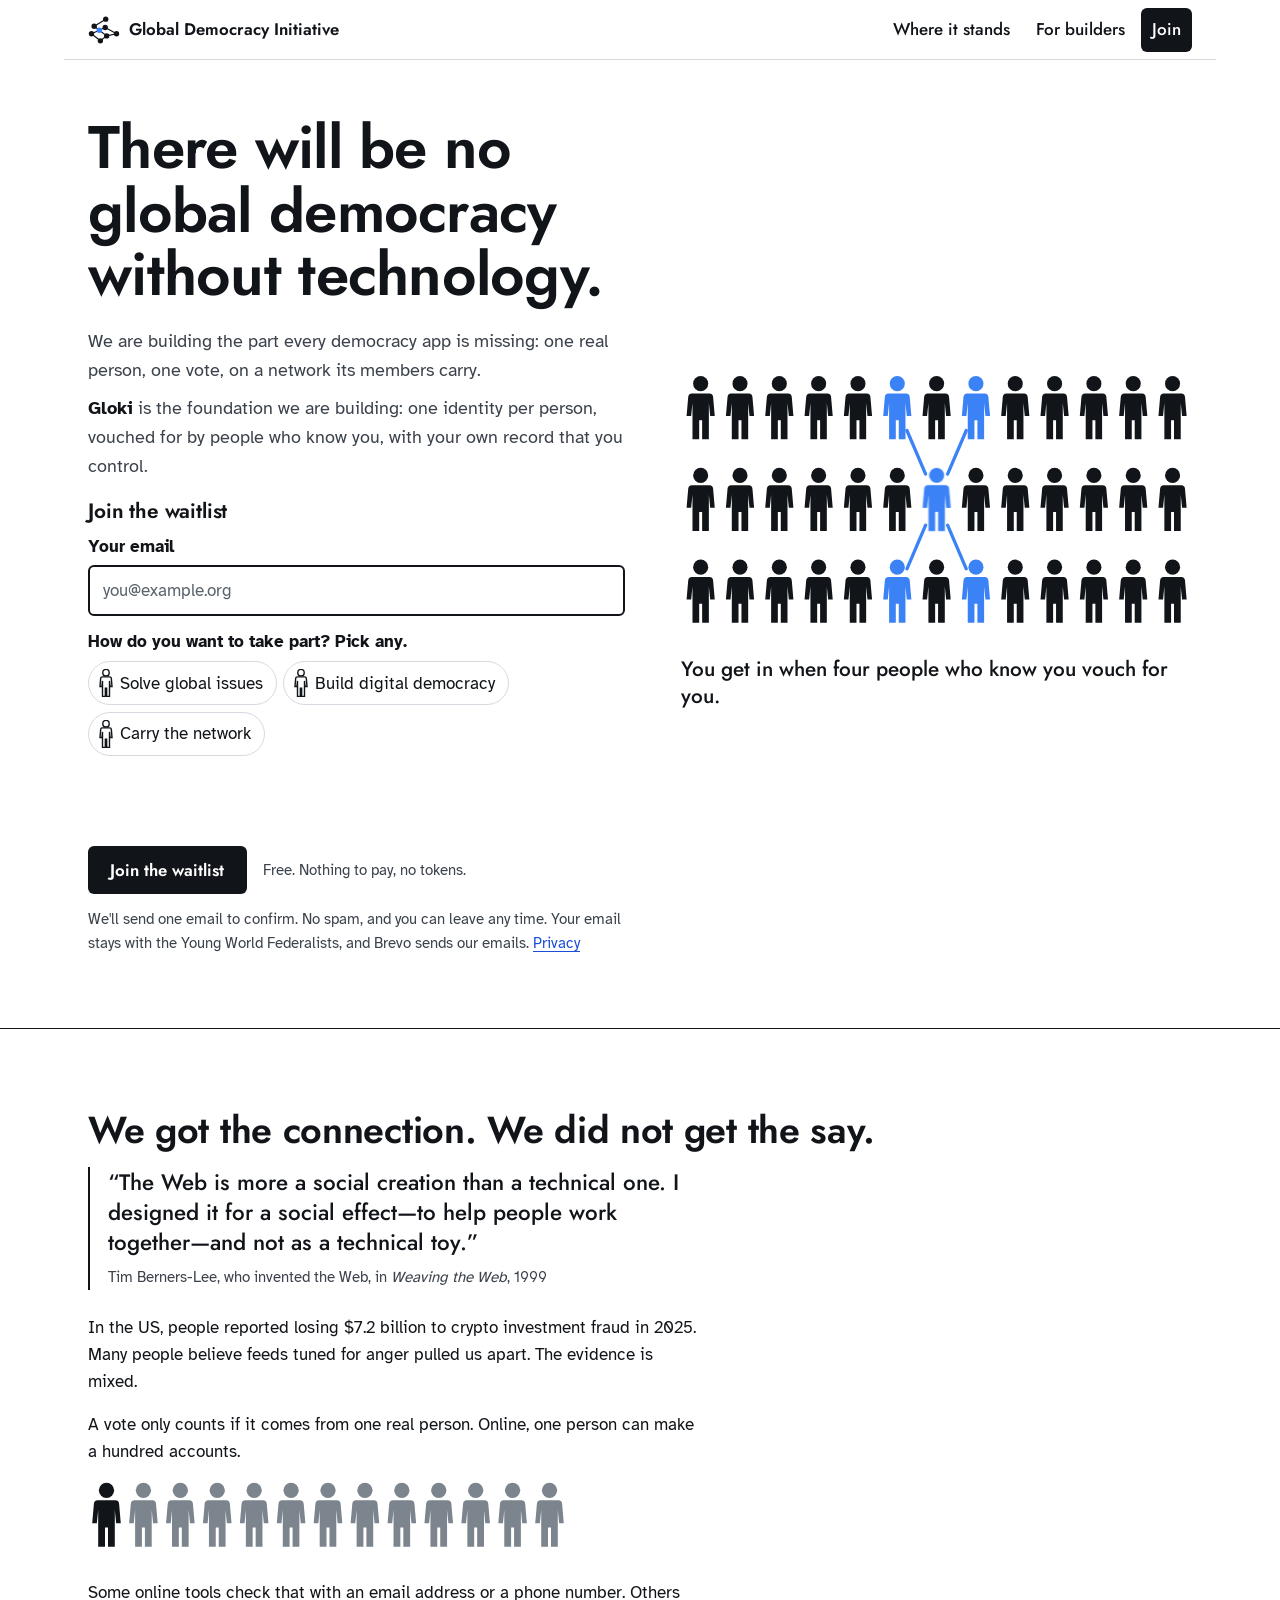
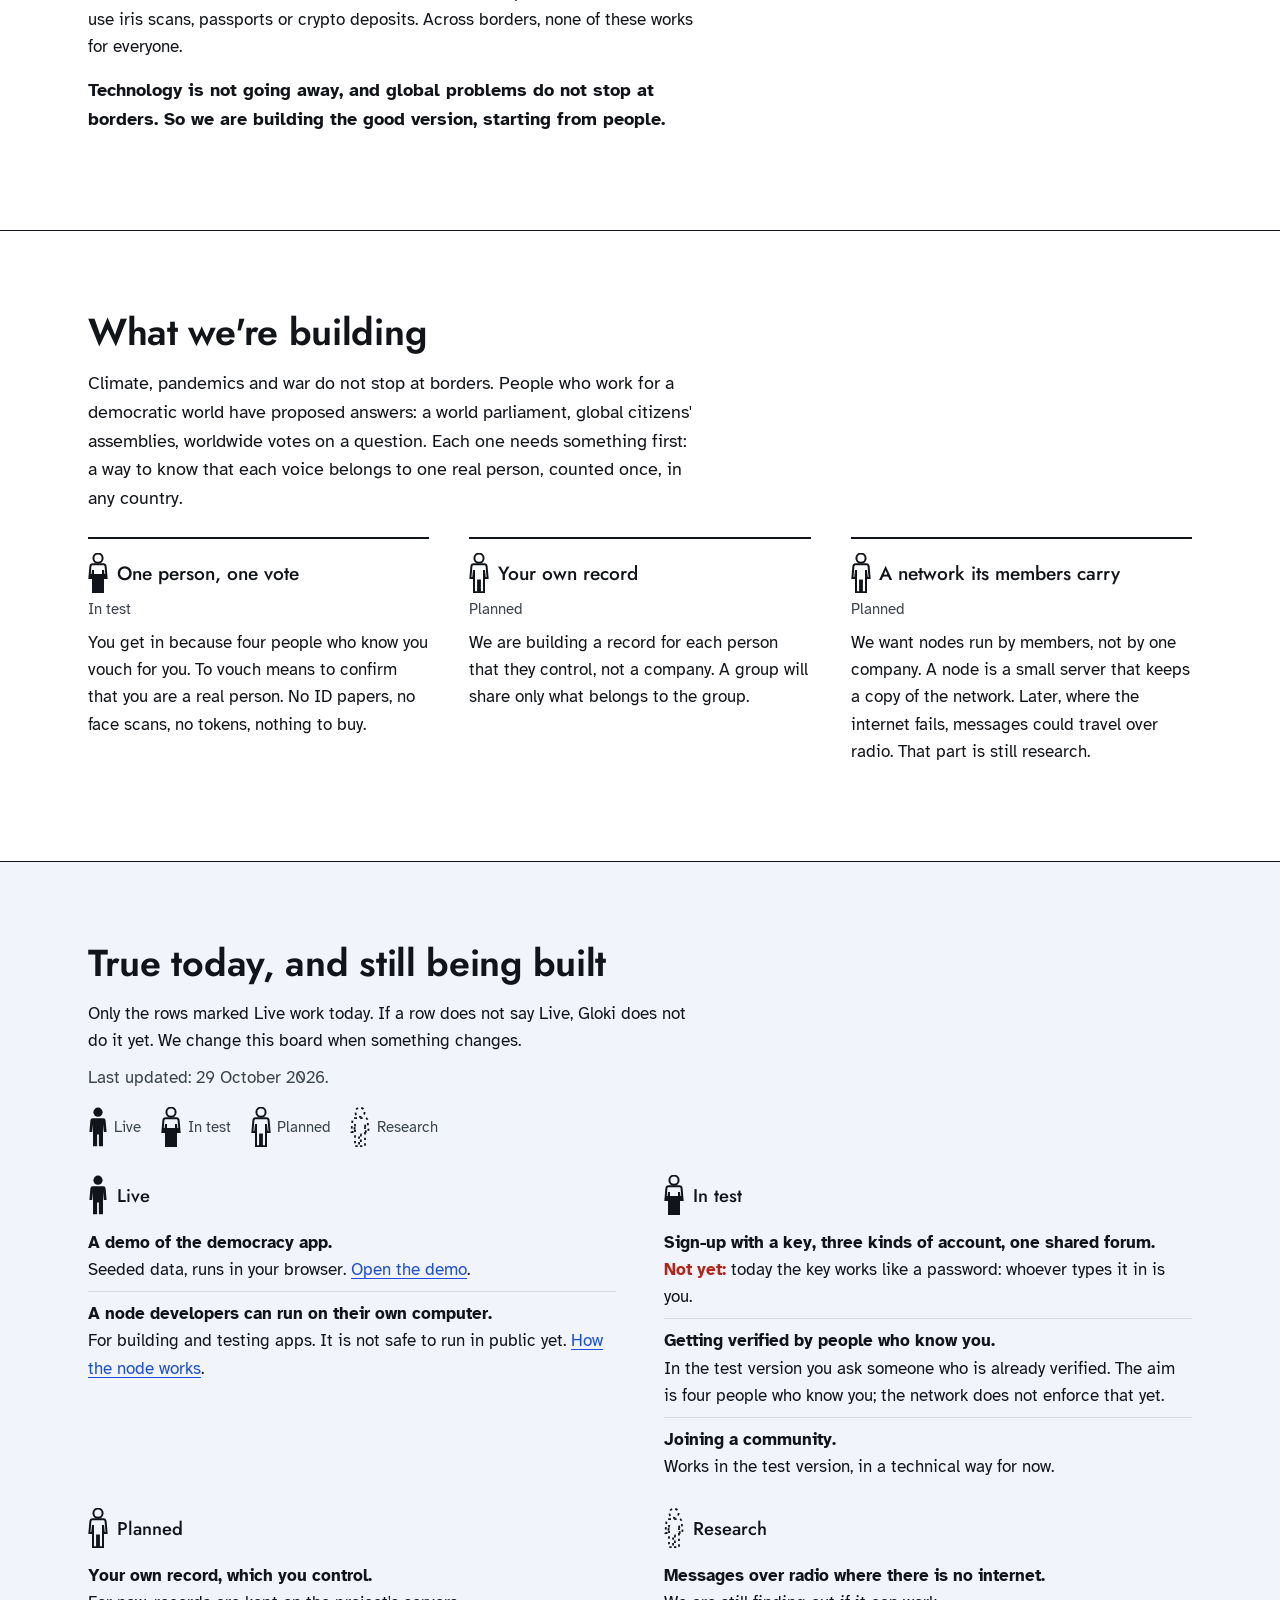
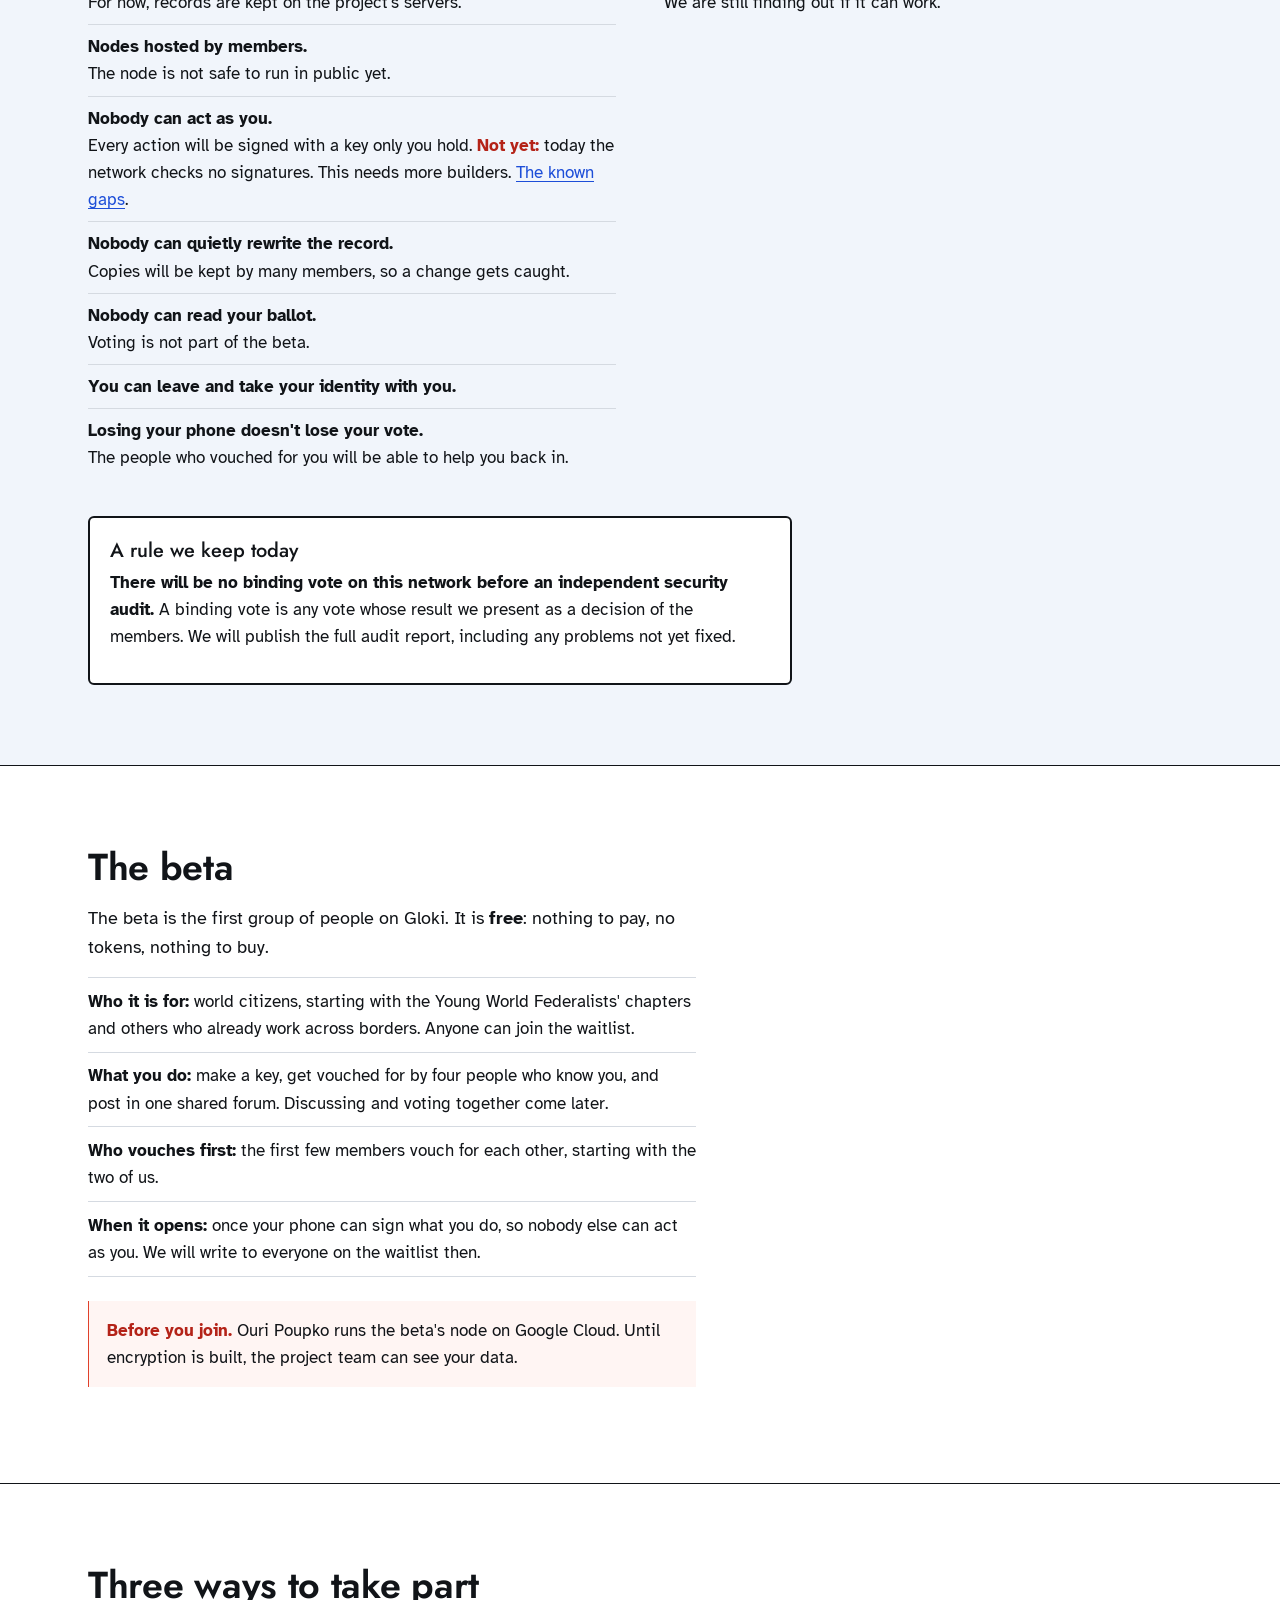
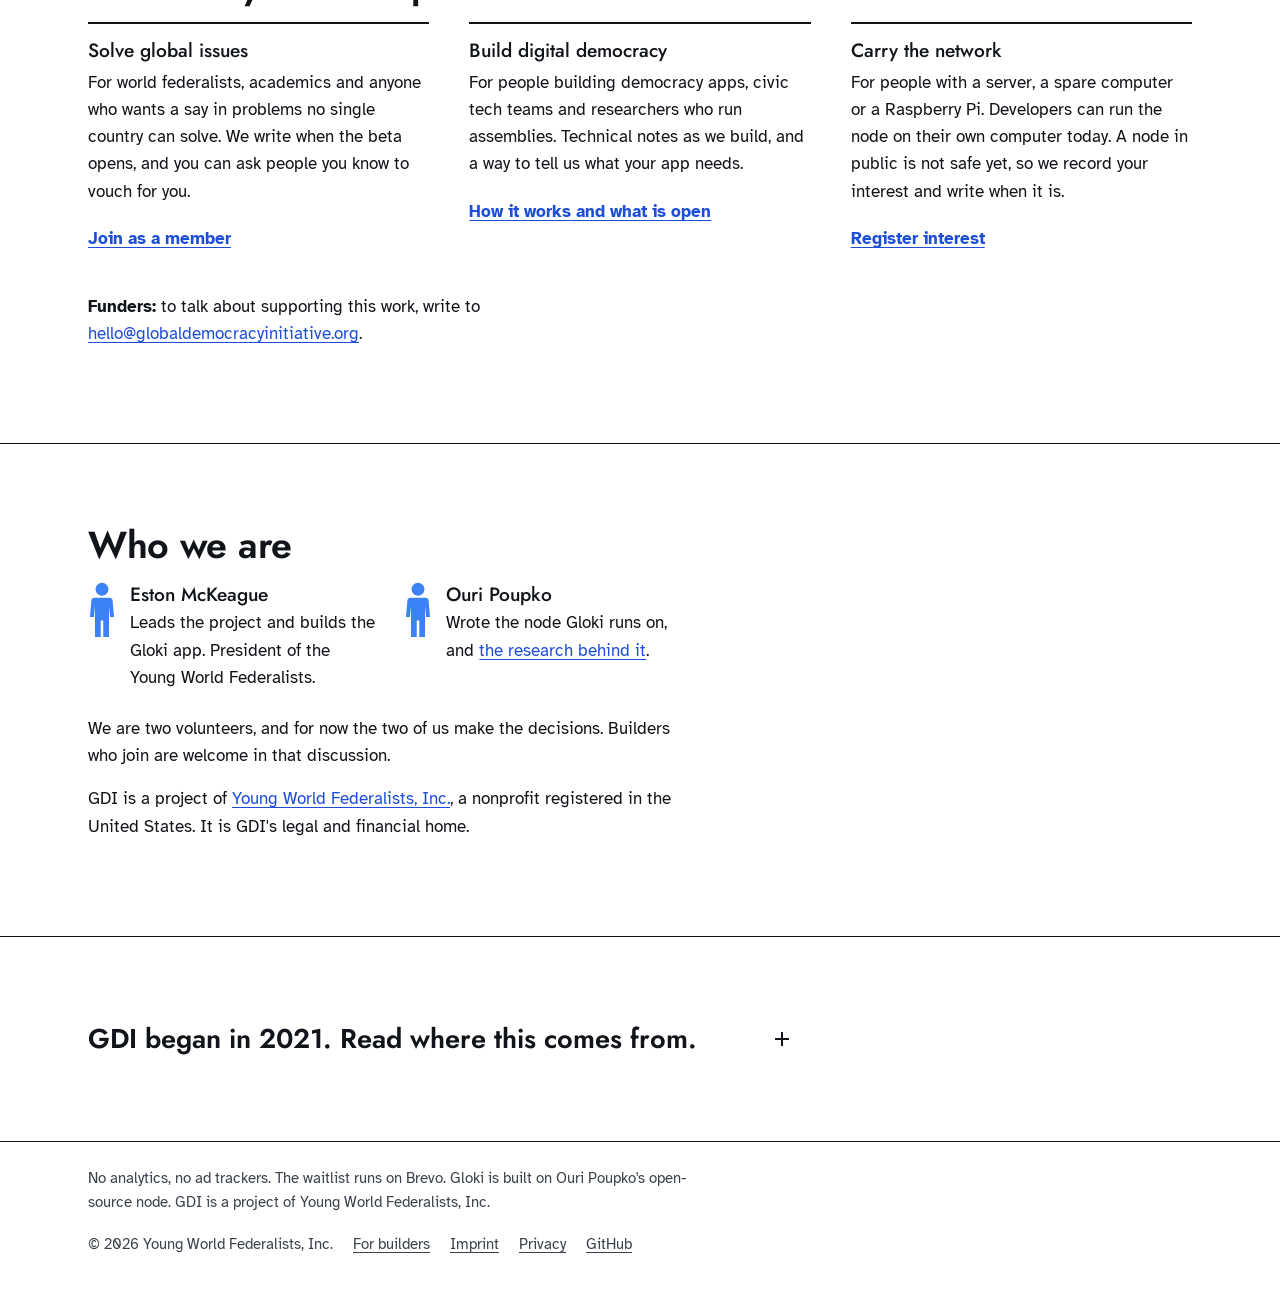
==== commit e3c4a056: "fix: status board and builders' page follow Ouri's 29 Oct answers Verification in test is asking a v" ====
--- a/index.html
+++ b/index.html
@@ -225,7 +225,8 @@
             <h3><svg class="glyph g-half" viewBox="0 0 20 40" aria-hidden="true"><use class="o" href="#person"/><g clip-path="url(#lower-half)"><use class="f" href="#person"/></g></svg>In test</h3>
             <ul>
               <li><strong>Sign-up with a key, three kinds of account, one shared forum.</strong> <span class="notyet">Not yet:</span> today the key works like a password: whoever types it in is you.</li>
-              <li><strong>Getting in through four people who know you.</strong> Built in the app: ask someone, an invitation, a video call. The network does not enforce it yet.</li>
+              <li><strong>Getting verified by people who know you.</strong> In the test version you ask someone who is already verified. The aim is four people who know you; the network does not enforce that yet.</li>
+              <li><strong>Joining a community.</strong> Works in the test version, in a technical way for now.</li>
             </ul>
           </div>
           <div class="group">
@@ -233,7 +234,7 @@
             <ul>
               <li><strong>Your own record, which you control.</strong> For now, records are kept on the project's servers.</li>
               <li><strong>Nodes hosted by members.</strong> The node is not safe to run in public yet.</li>
-              <li><strong>Nobody can act as you.</strong> Every action will be signed with a key only you hold. <span class="notyet">Not yet:</span> today the network does not check who sends a request.</li>
+              <li><strong>Nobody can act as you.</strong> Every action will be signed with a key only you hold. <span class="notyet">Not yet:</span> today the network checks no signatures. This needs more builders. <a href="build.html#gaps">The known gaps</a>.</li>
               <li><strong>Nobody can quietly rewrite the record.</strong> Copies will be kept by many members, so a change gets caught.</li>
               <li><strong>Nobody can read your ballot.</strong> Voting is not part of the beta.</li>
               <li><strong>You can leave and take your identity with you.</strong></li>
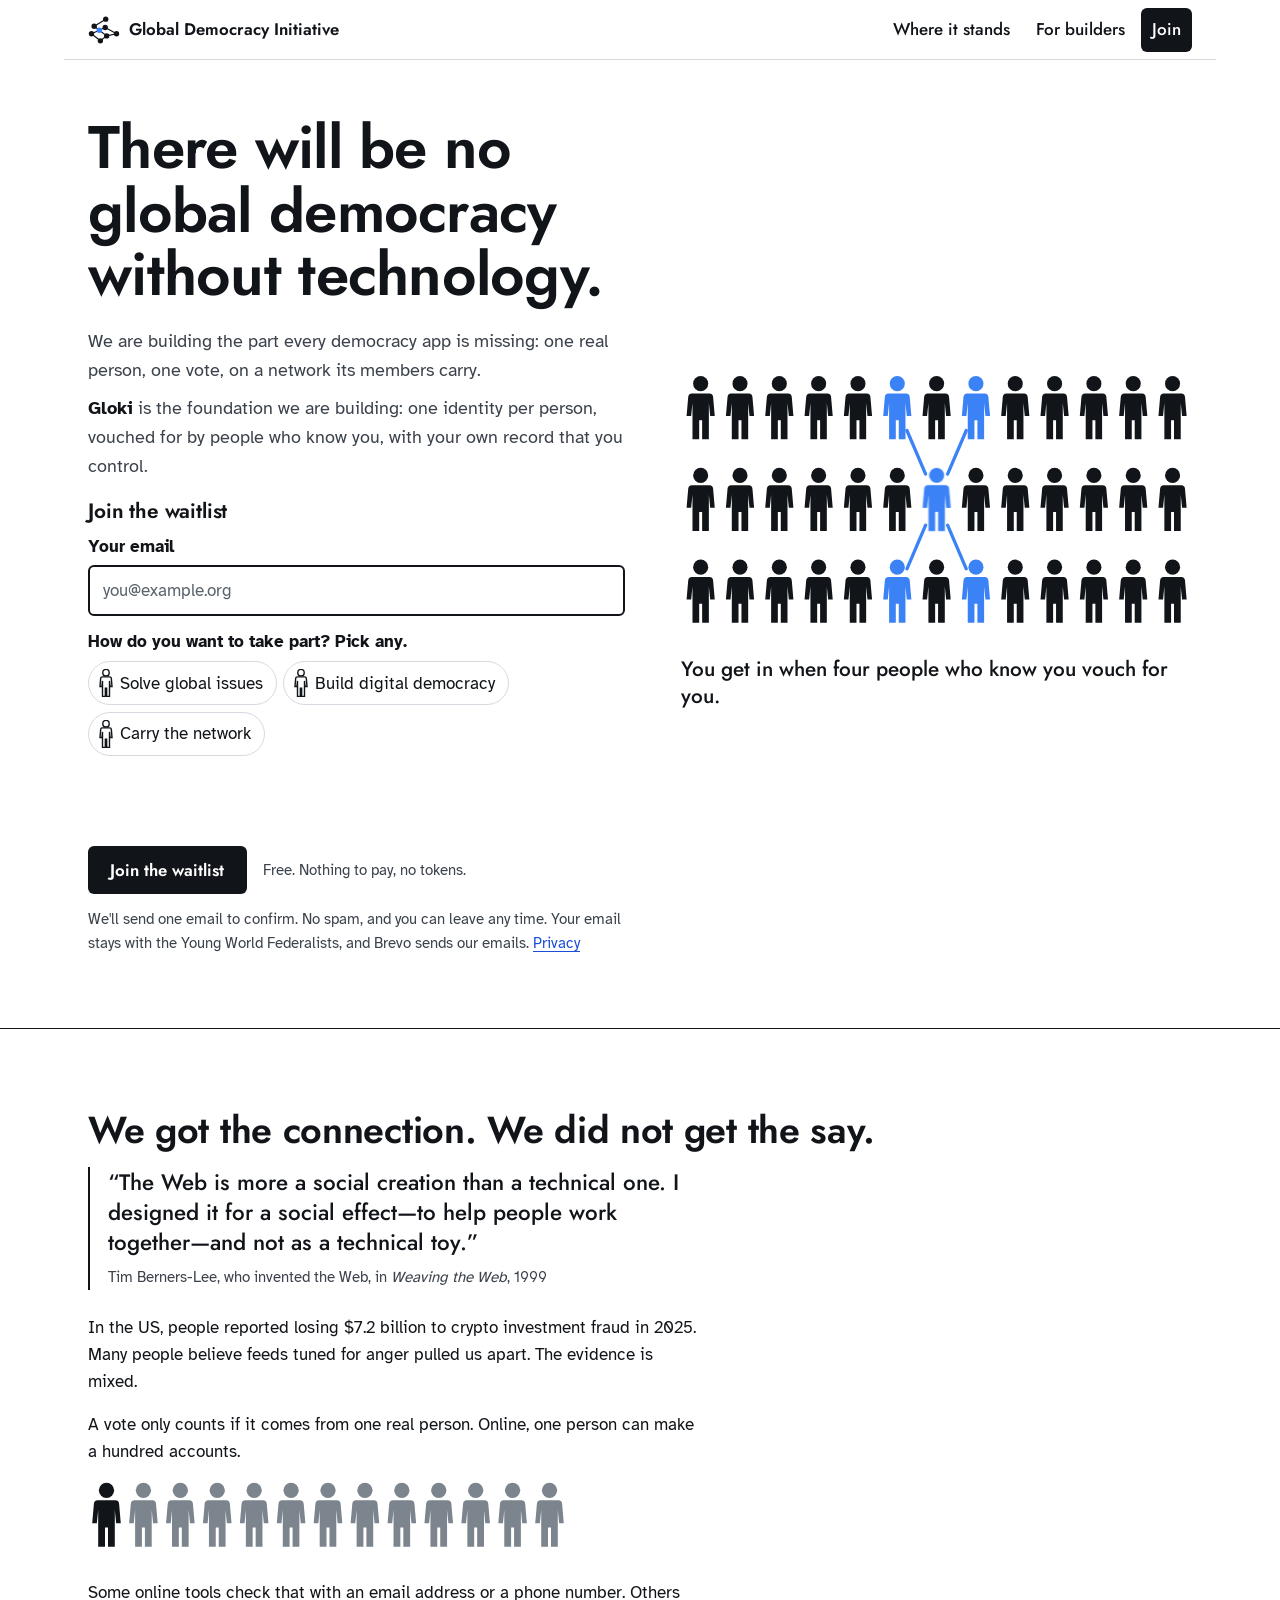
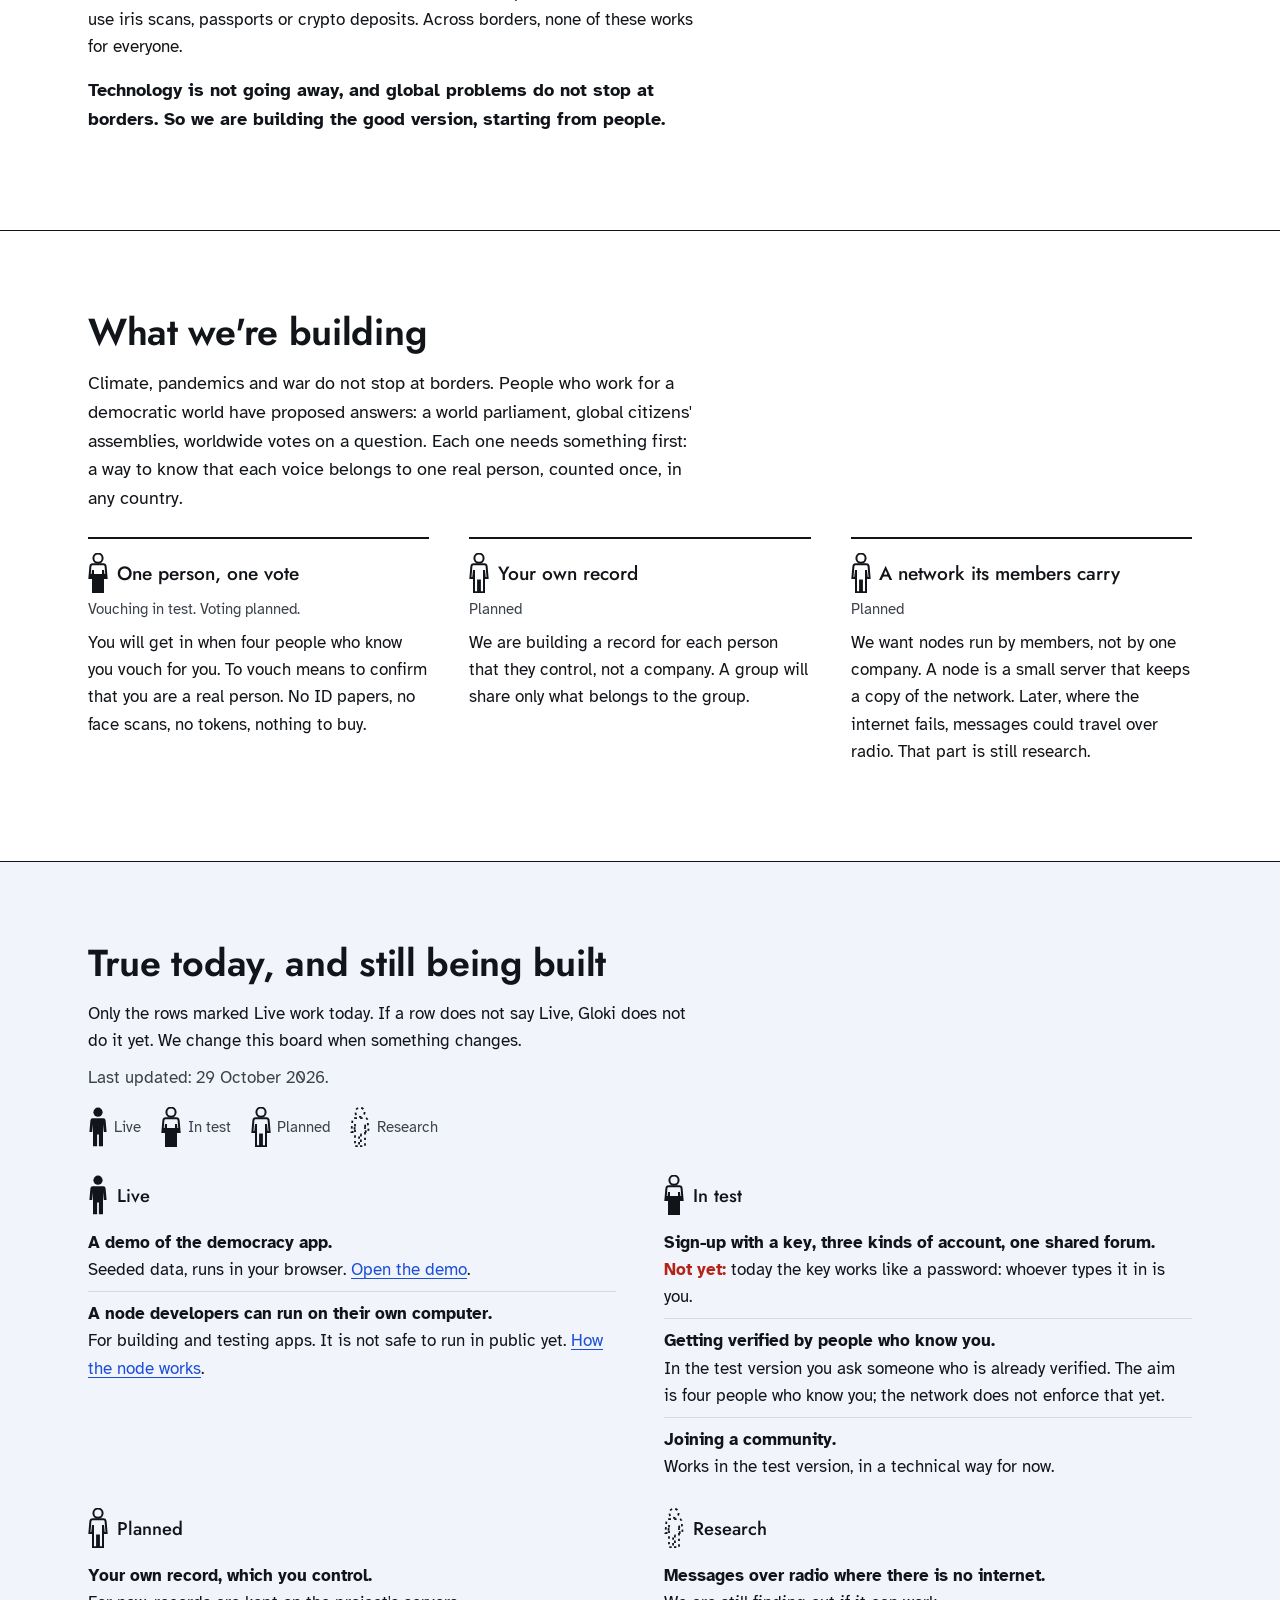
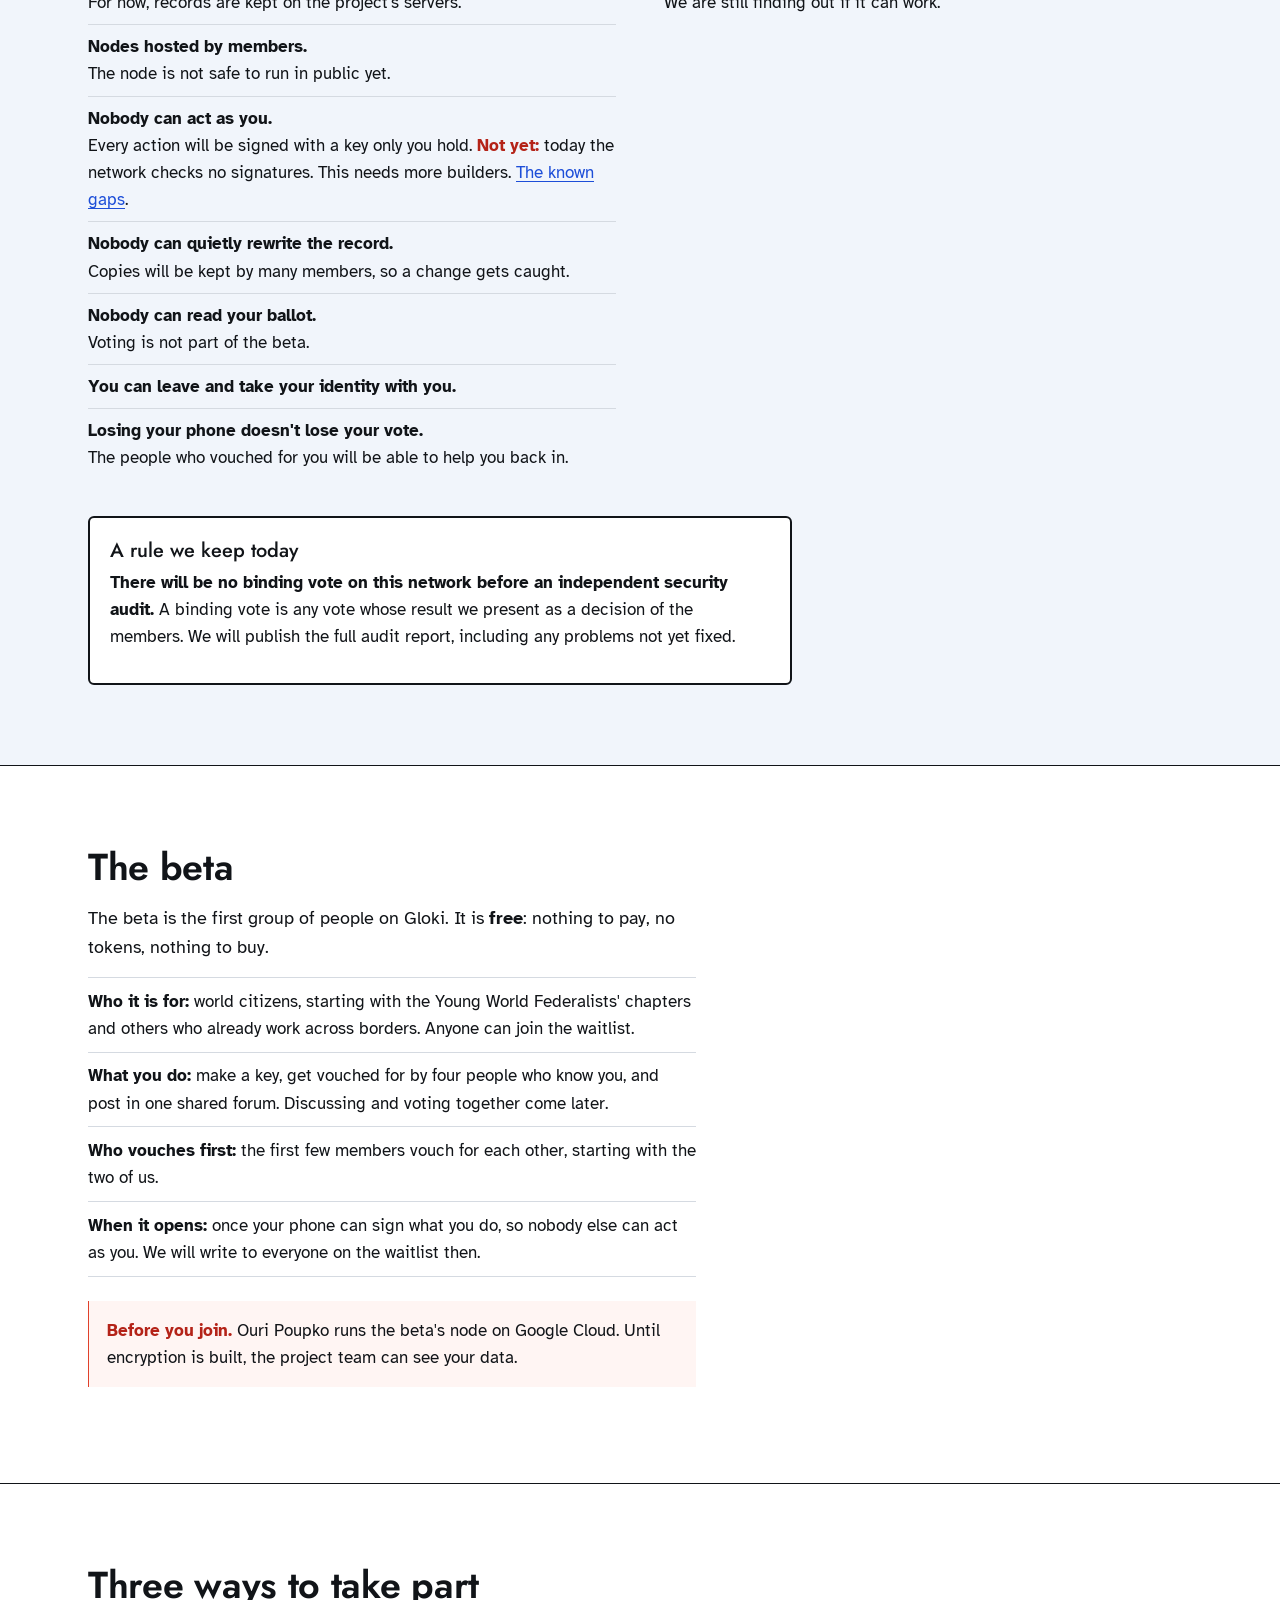
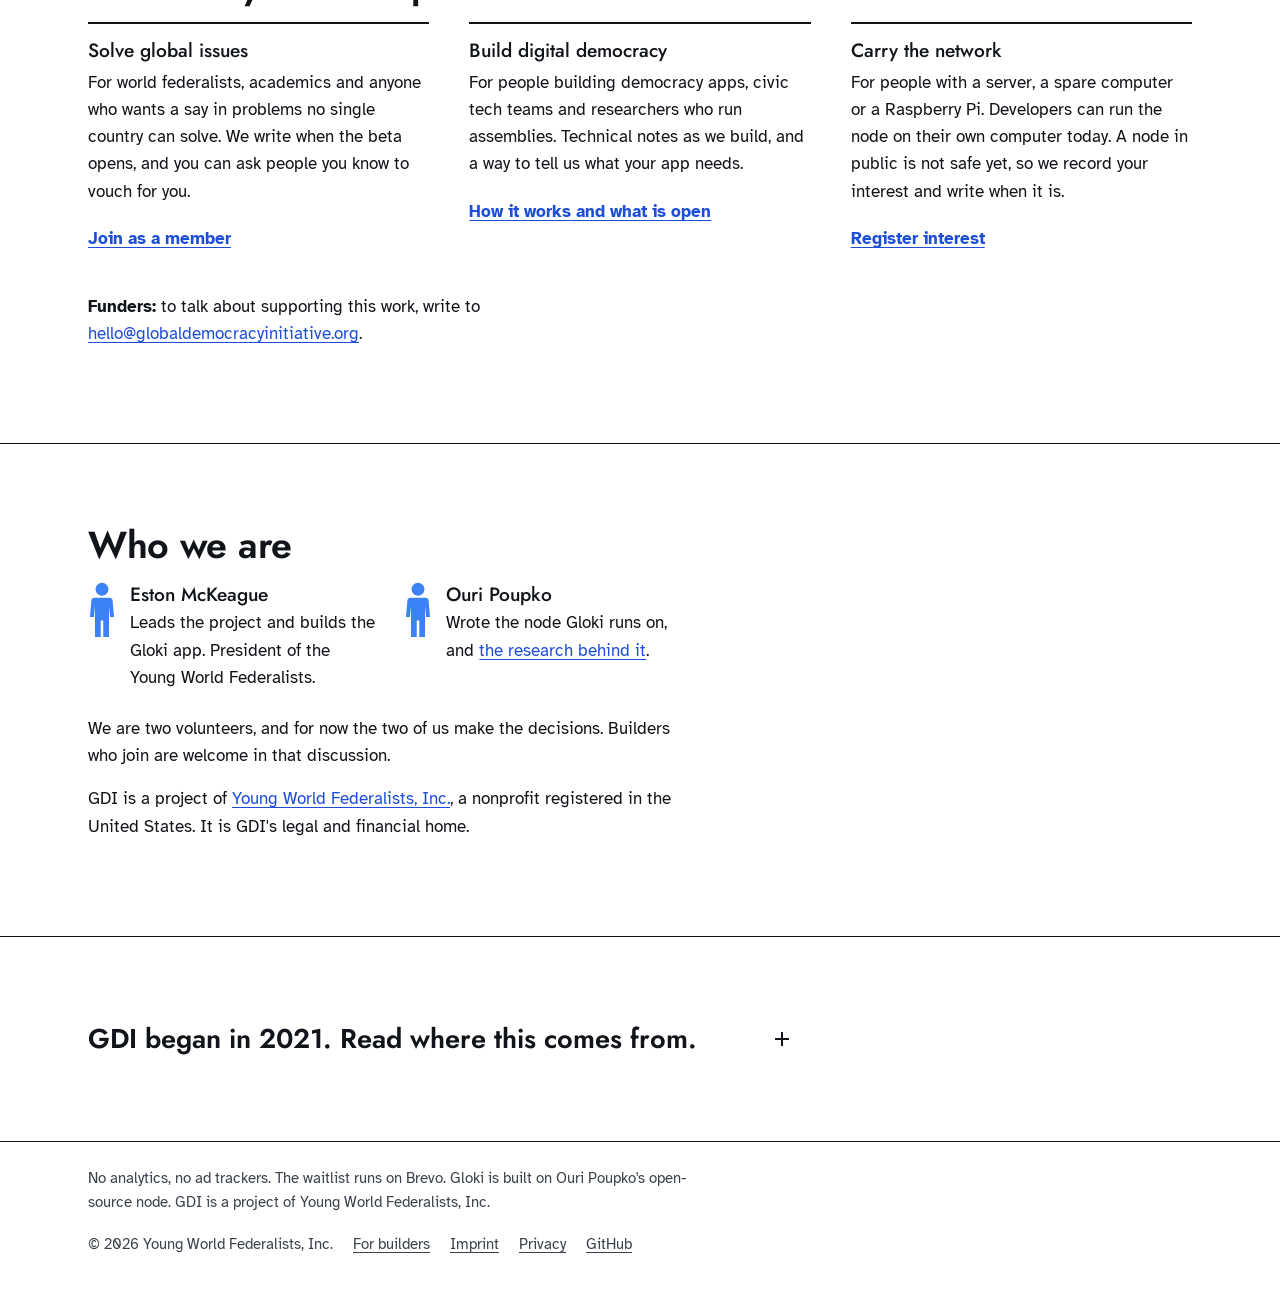
==== commit d8551bca: "fix: apply the finish review 'What we're building' no longer states vouching as fact and splits vouc" ====
--- a/index.html
+++ b/index.html
@@ -183,8 +183,8 @@
         <ul class="builds">
           <li>
             <h3><svg class="glyph g-half" viewBox="0 0 20 40" aria-hidden="true"><use class="o" href="#person"/><g clip-path="url(#lower-half)"><use class="f" href="#person"/></g></svg>One person, one vote</h3>
-            <p class="state">In test</p>
-            <p>You get in because four people who know you vouch for you. To vouch means to confirm that you are a real person. No ID papers, no face scans, no tokens, nothing to buy.</p>
+            <p class="state">Vouching in test. Voting planned.</p>
+            <p>You will get in when four people who know you vouch for you. To vouch means to confirm that you are a real person. No ID papers, no face scans, no tokens, nothing to buy.</p>
           </li>
           <li>
             <h3><svg class="glyph g-out" viewBox="0 0 20 40" aria-hidden="true"><use href="#person"/></svg>Your own record</h3>
--- a/style.css
+++ b/style.css
@@ -272,3 +272,11 @@
 .foot-row { display: flex; flex-wrap: wrap; align-items: center; gap: 0 1.25rem; }
 .foot a { color: var(--ink-soft); min-height: 44px; display: inline-flex; align-items: center; }
 .foot-links { display: inline-flex; flex-wrap: wrap; gap: 0 1.25rem; }
+
+/* Phone: keep the email, the choices and the button in the first screen. */
+@media (max-width: 55.99rem) {
+  .hero { padding-block: .5rem 2rem; }
+  .hero-grid { gap: .6rem; }
+  .signup .form { gap: .6rem; }
+  .signup-h { position: absolute; width: 1px; height: 1px; overflow: hidden; clip: rect(0 0 0 0); white-space: nowrap; }
+}
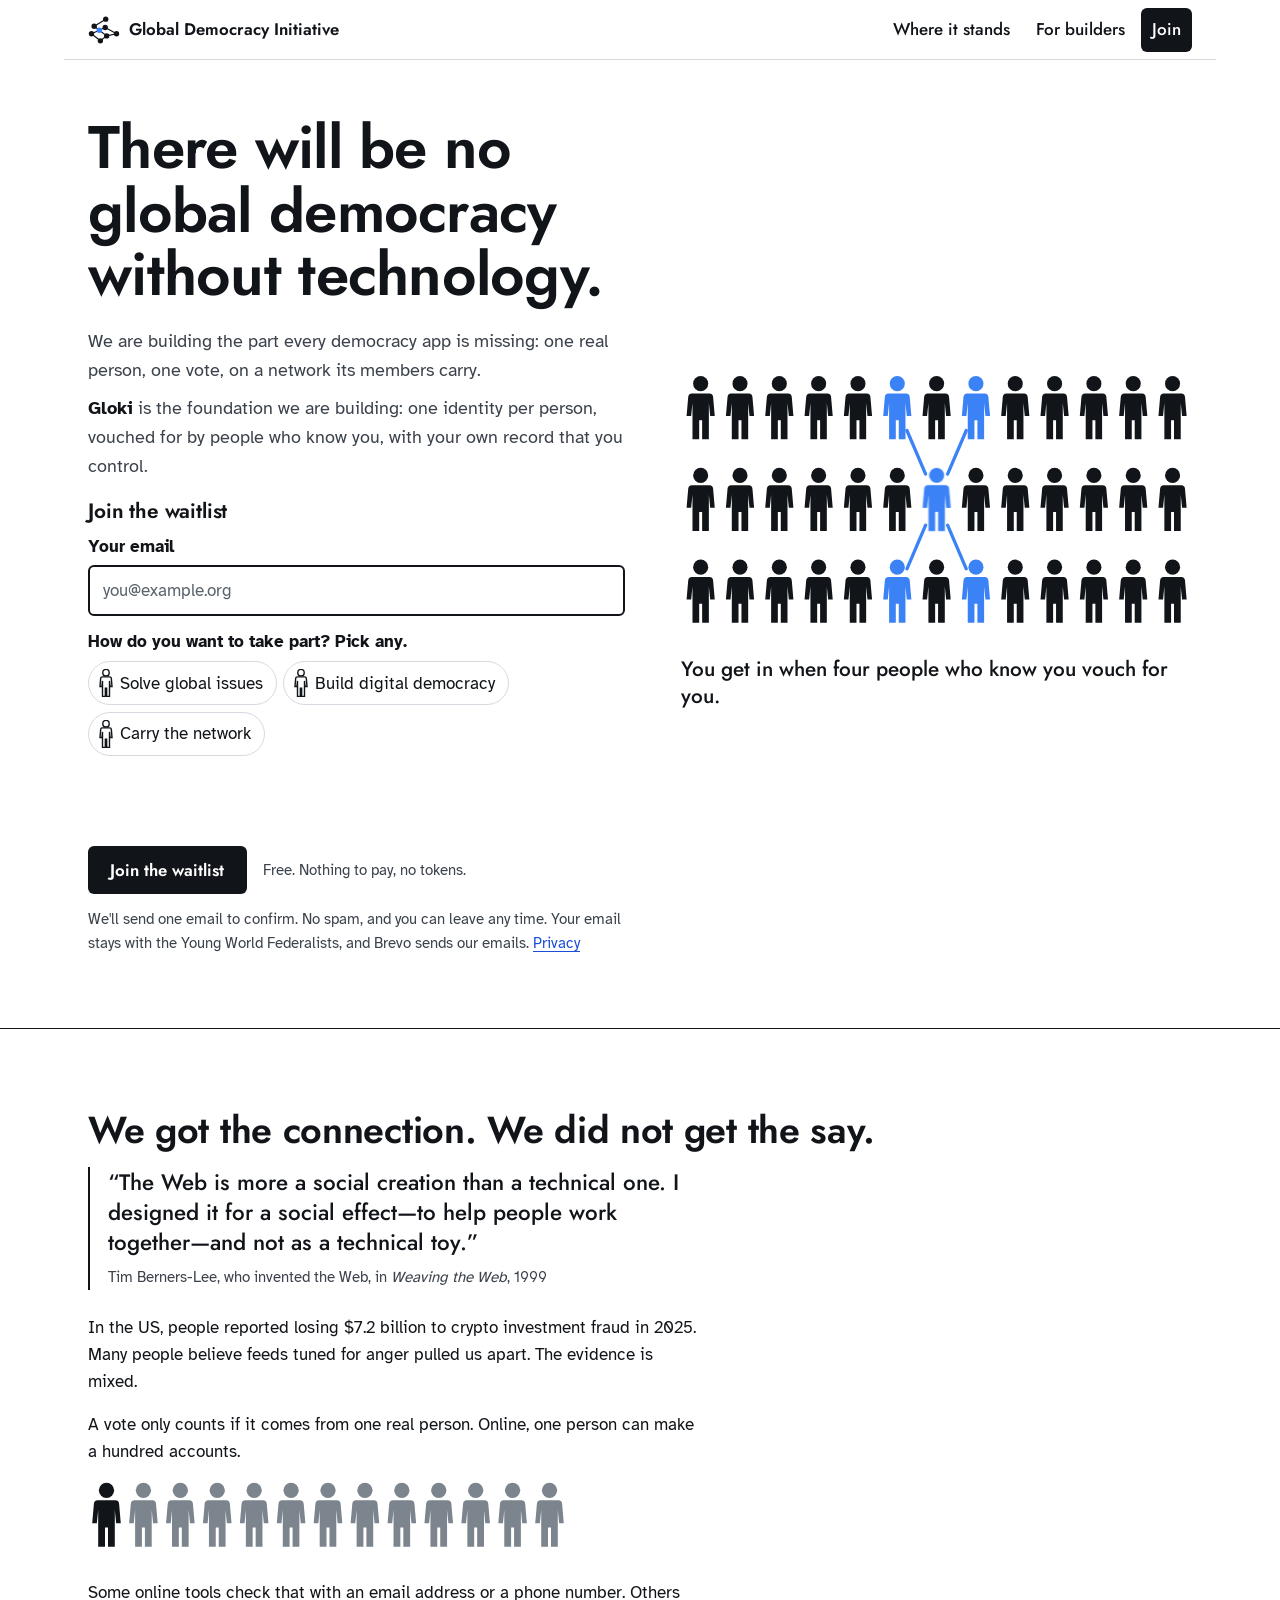
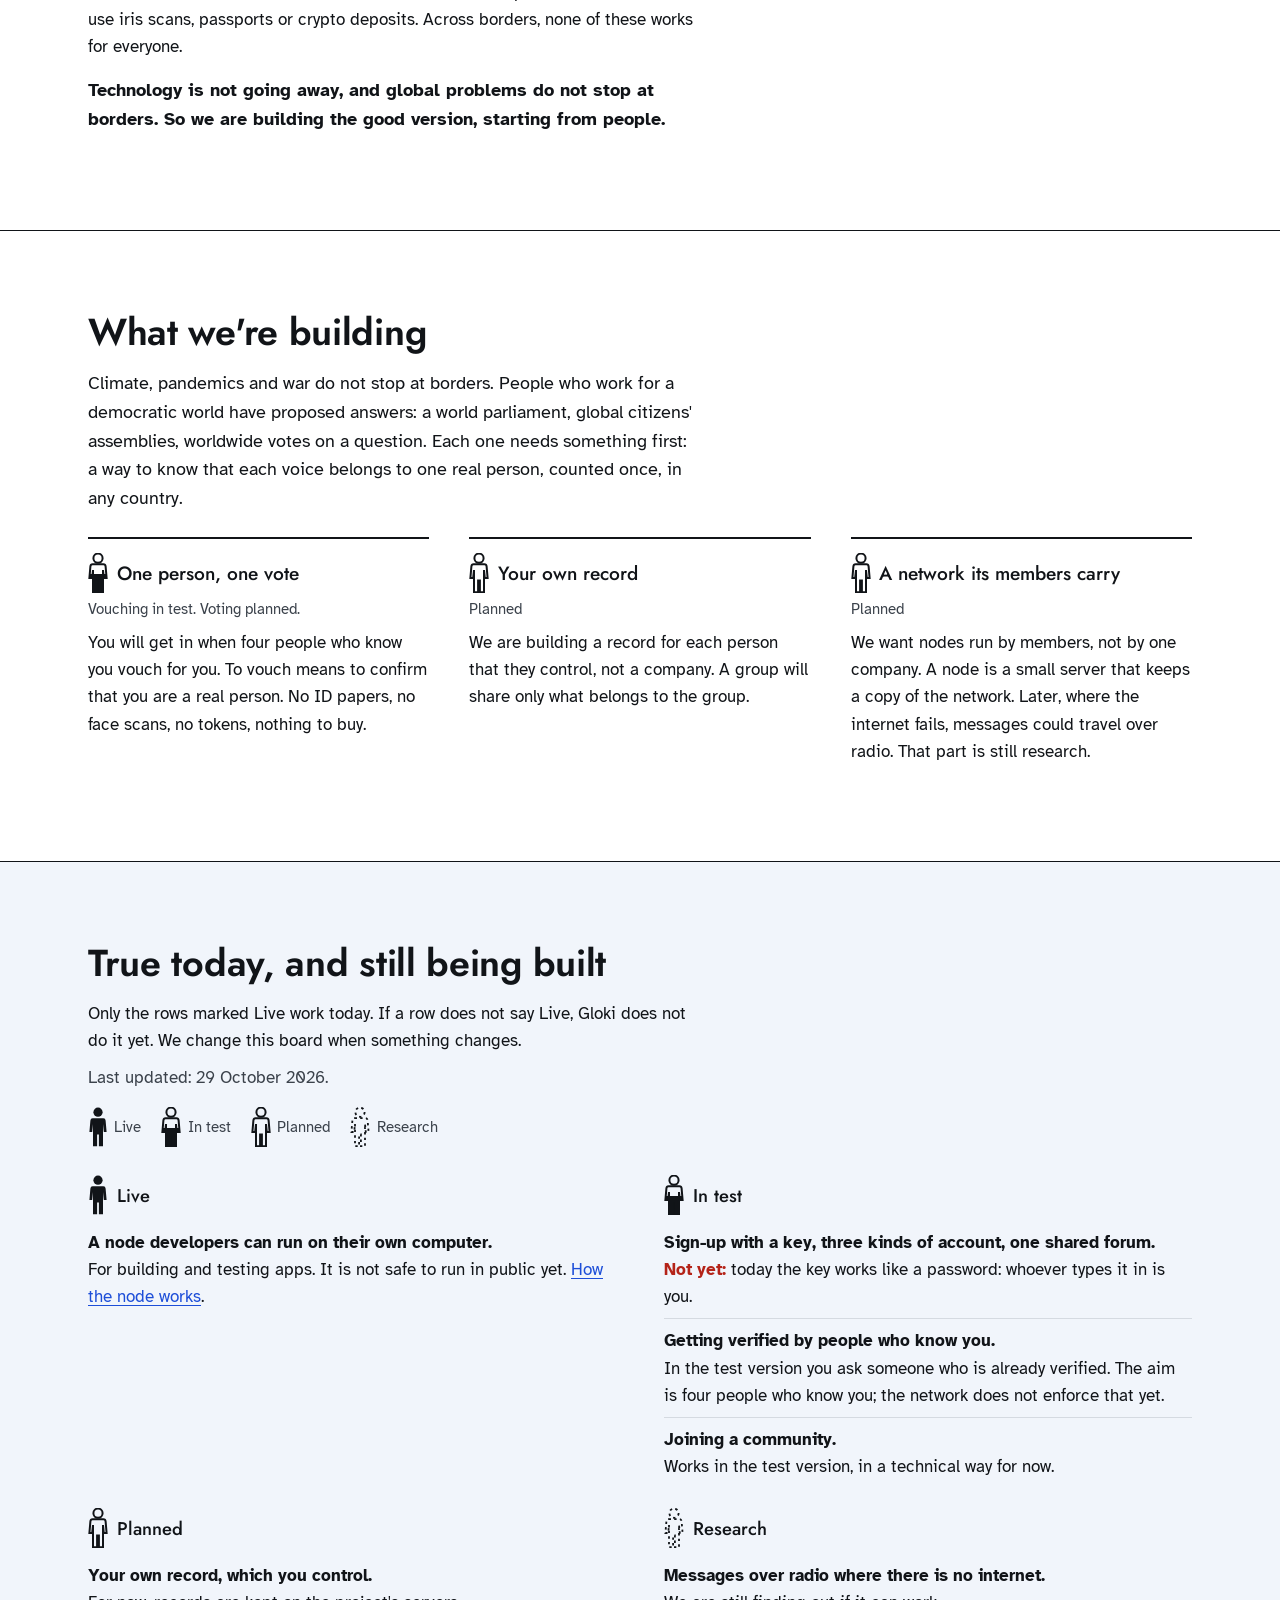
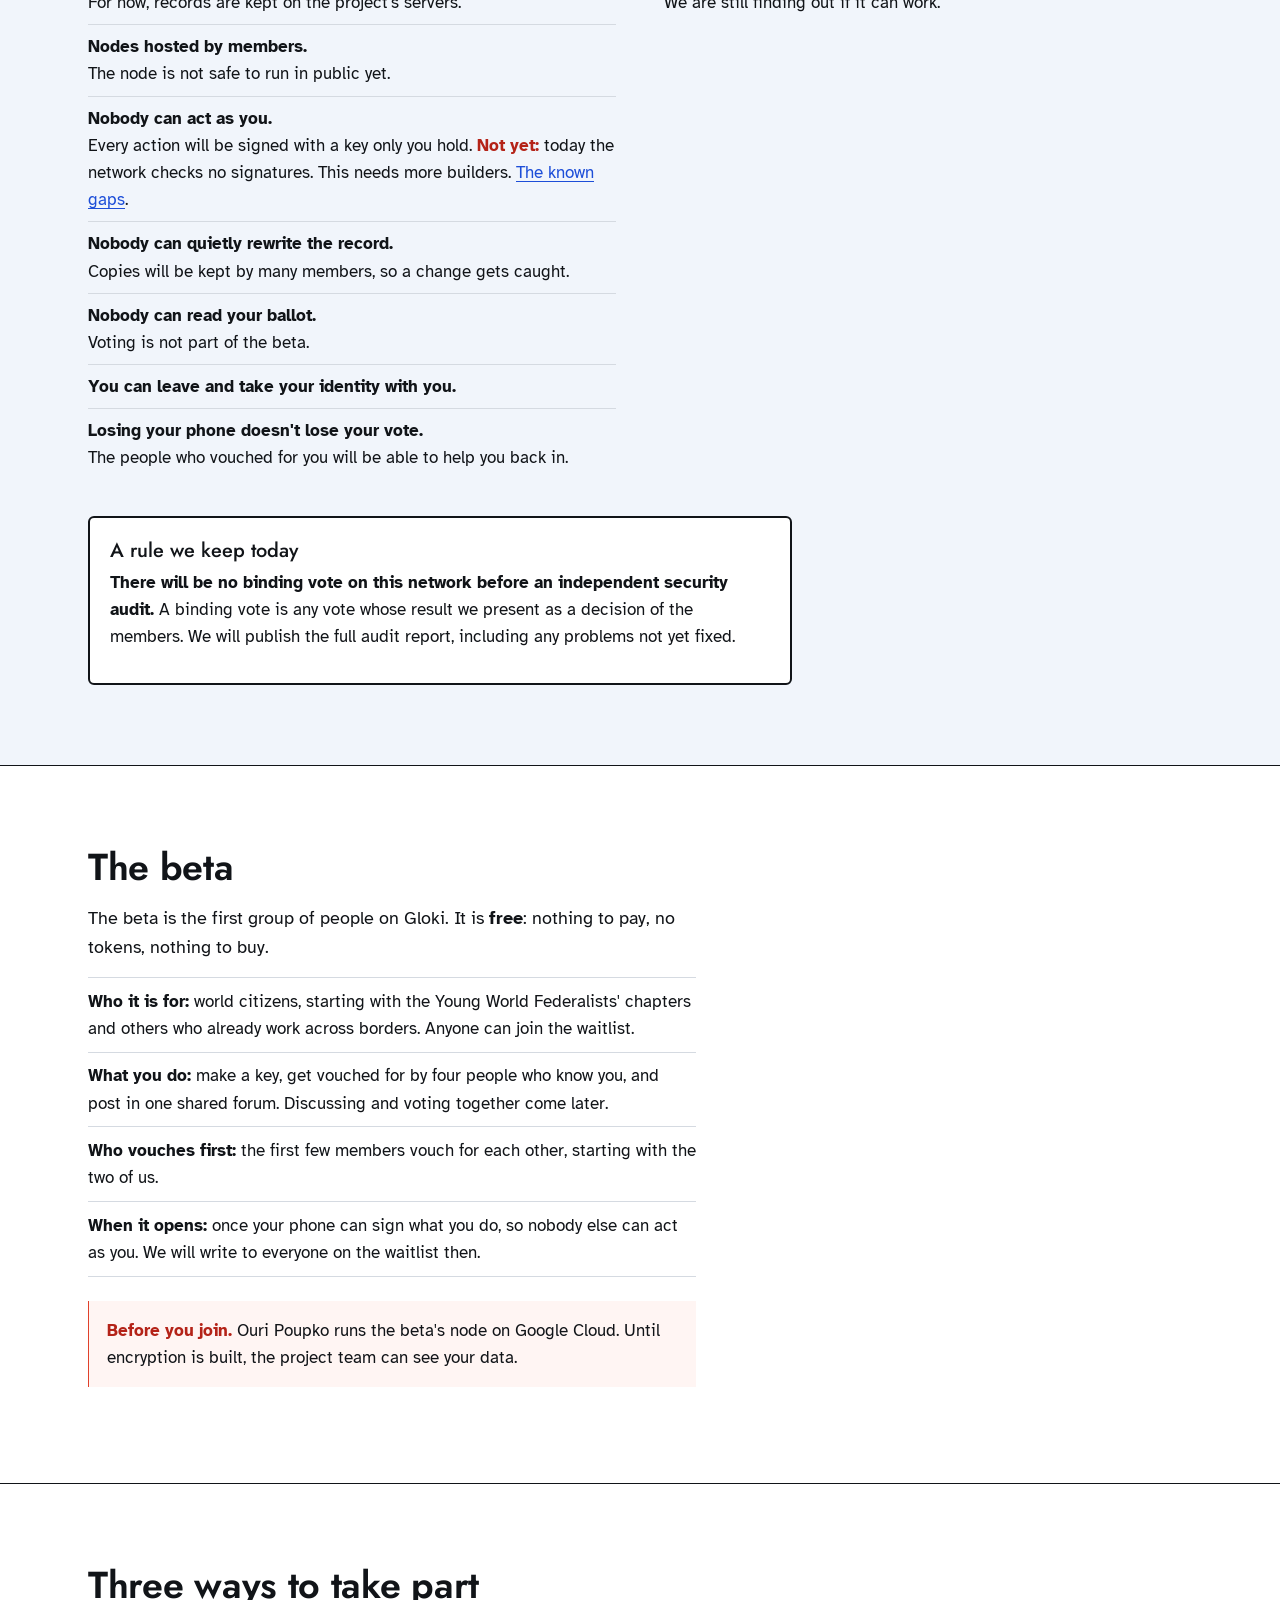
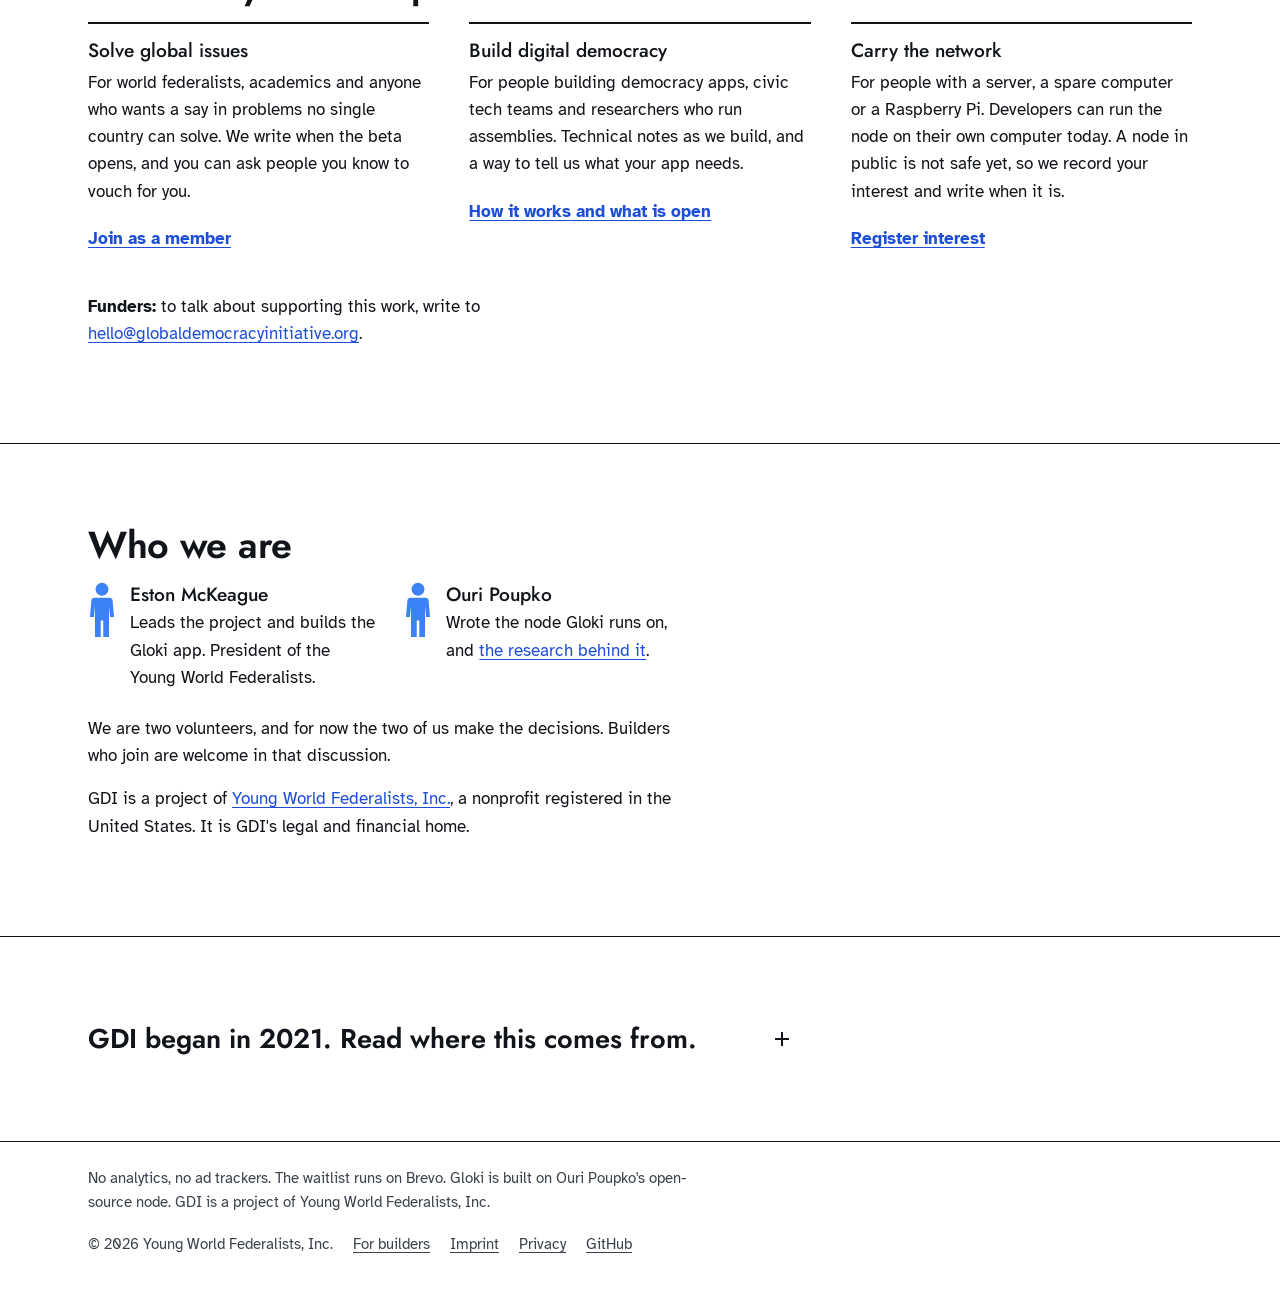
==== commit 035bb10d: "fix: remove the demo row from the status board The link now opens the real beta sign-up, not a sampl" ====
--- a/index.html
+++ b/index.html
@@ -217,7 +217,6 @@
           <div class="group">
             <h3><svg class="glyph g-solid" viewBox="0 0 20 40" aria-hidden="true"><use href="#person"/></svg>Live</h3>
             <ul>
-              <li><strong>A demo of the democracy app.</strong> Seeded data, runs in your browser. <a href="https://young-world-federalists.github.io/gloki-engage/">Open the demo</a>.</li>
               <li><strong>A node developers can run on their own computer.</strong> For building and testing apps. It is not safe to run in public yet. <a href="build.html#node">How the node works</a>.</li>
             </ul>
           </div>
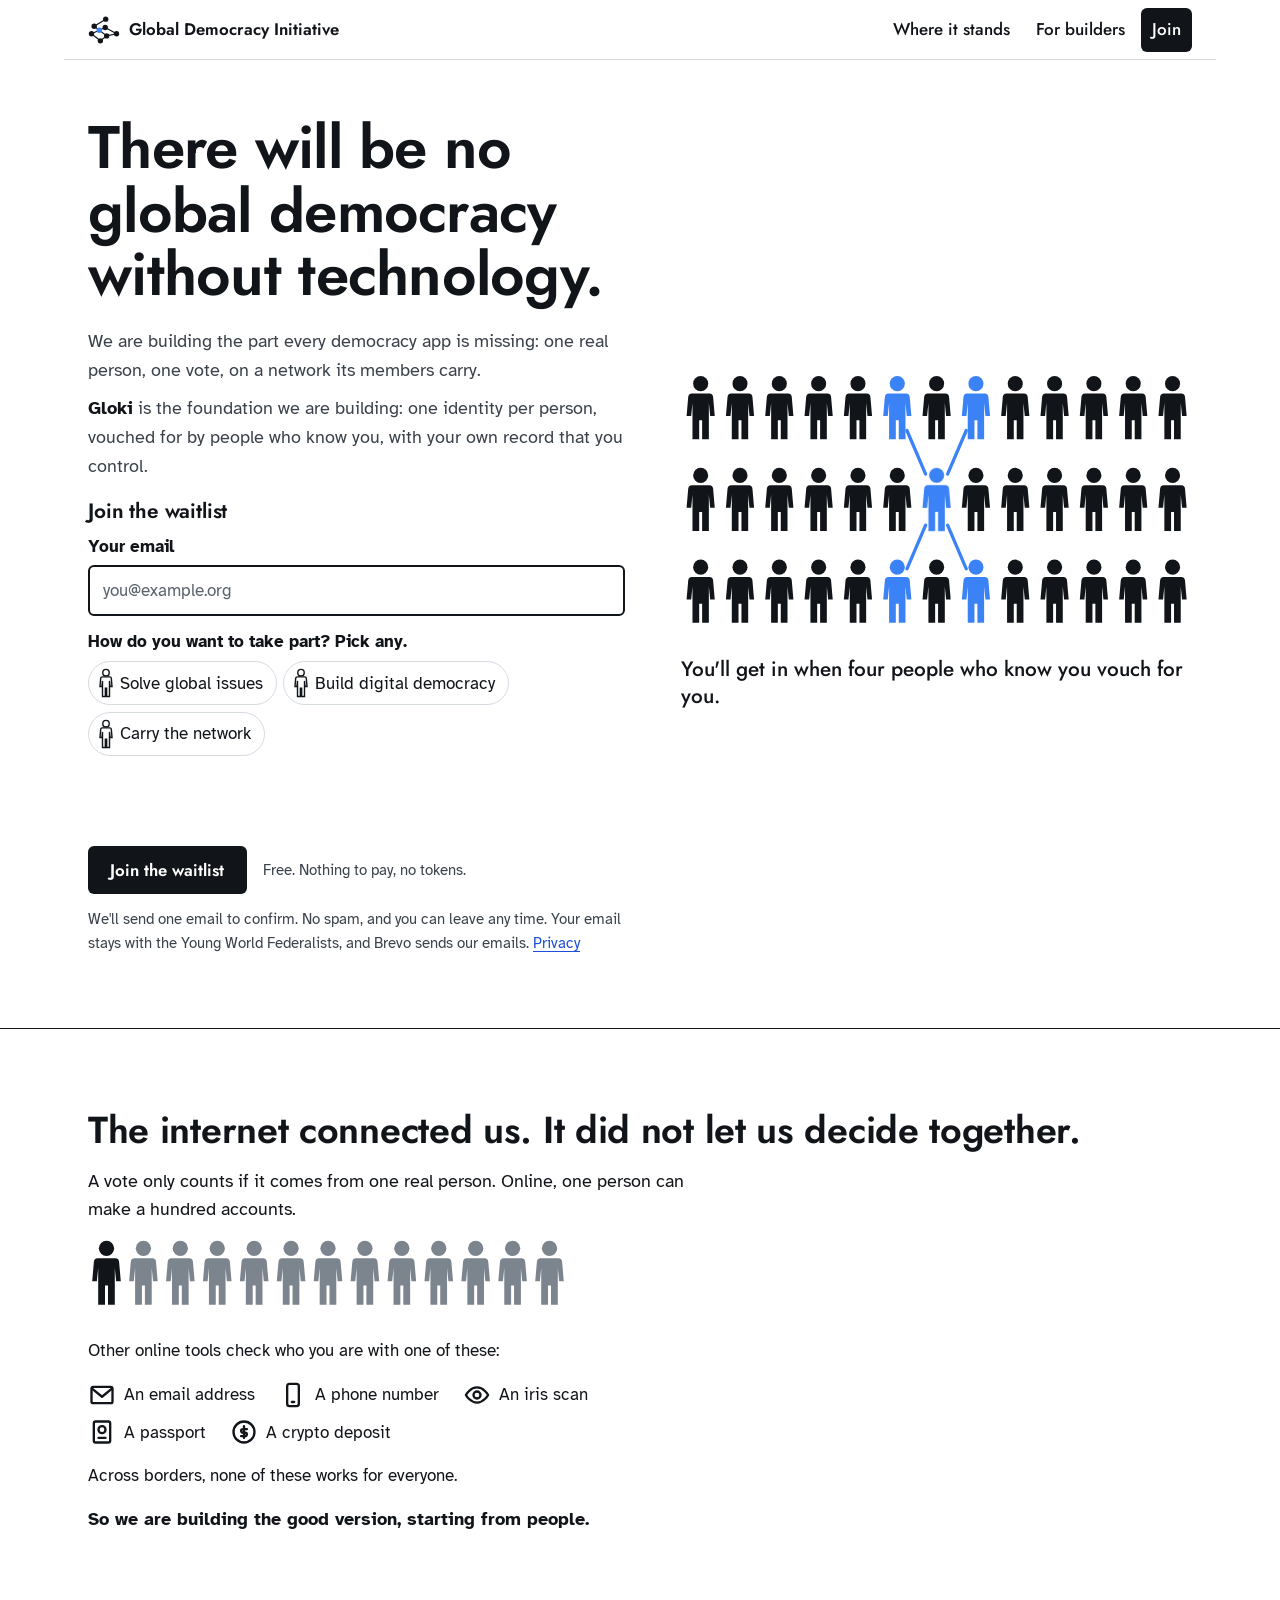
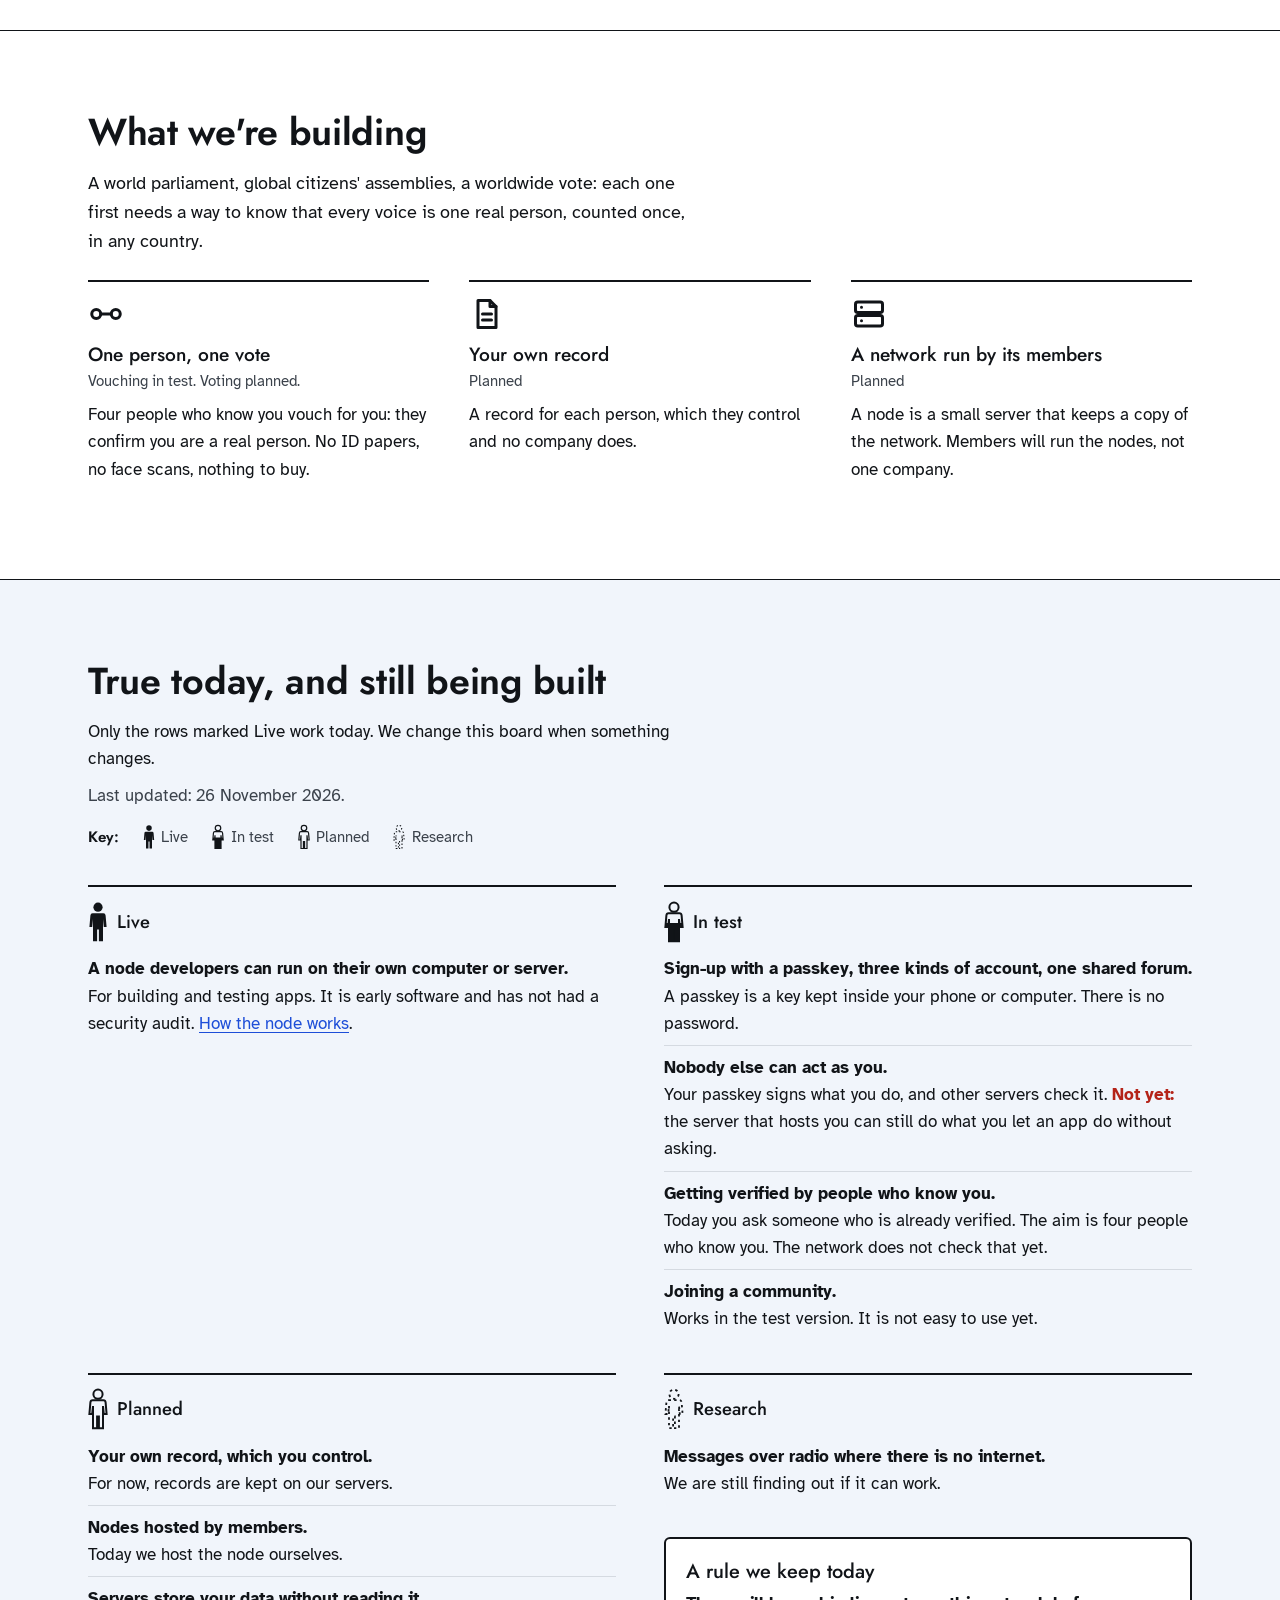
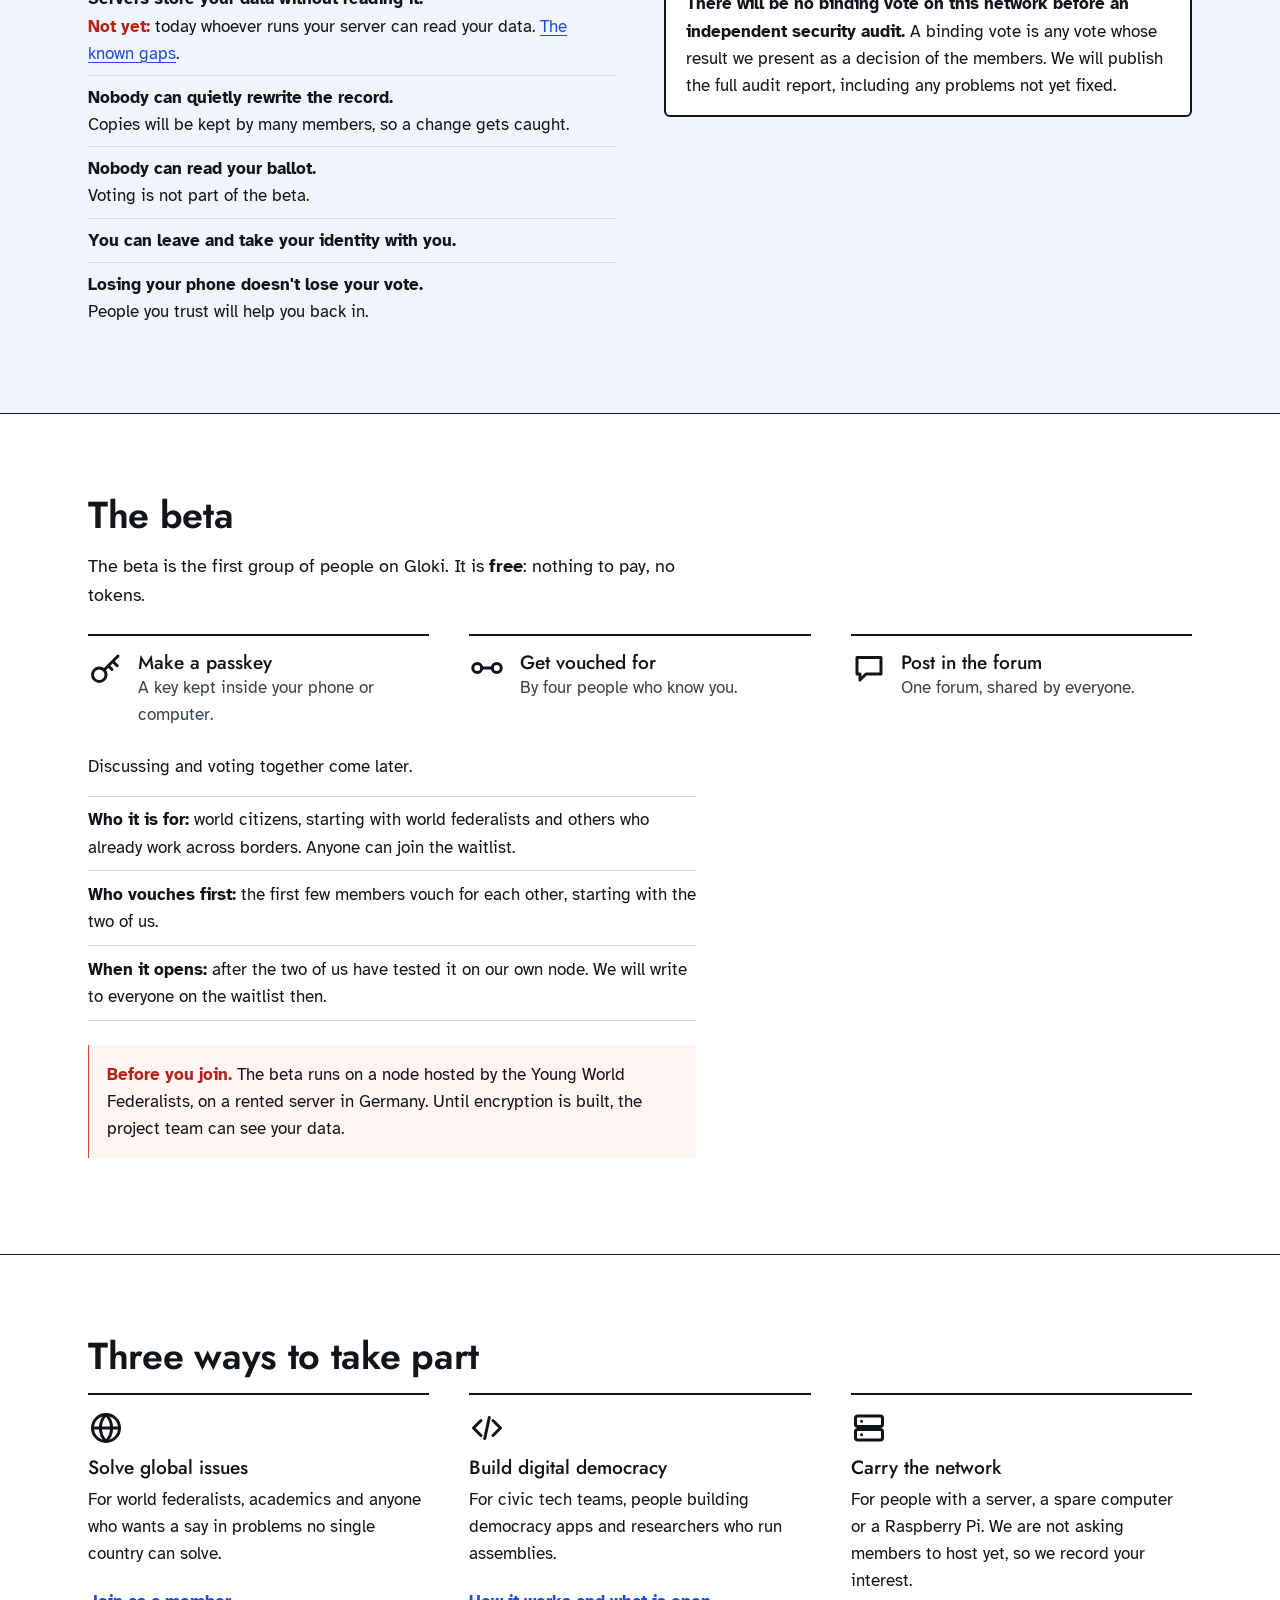
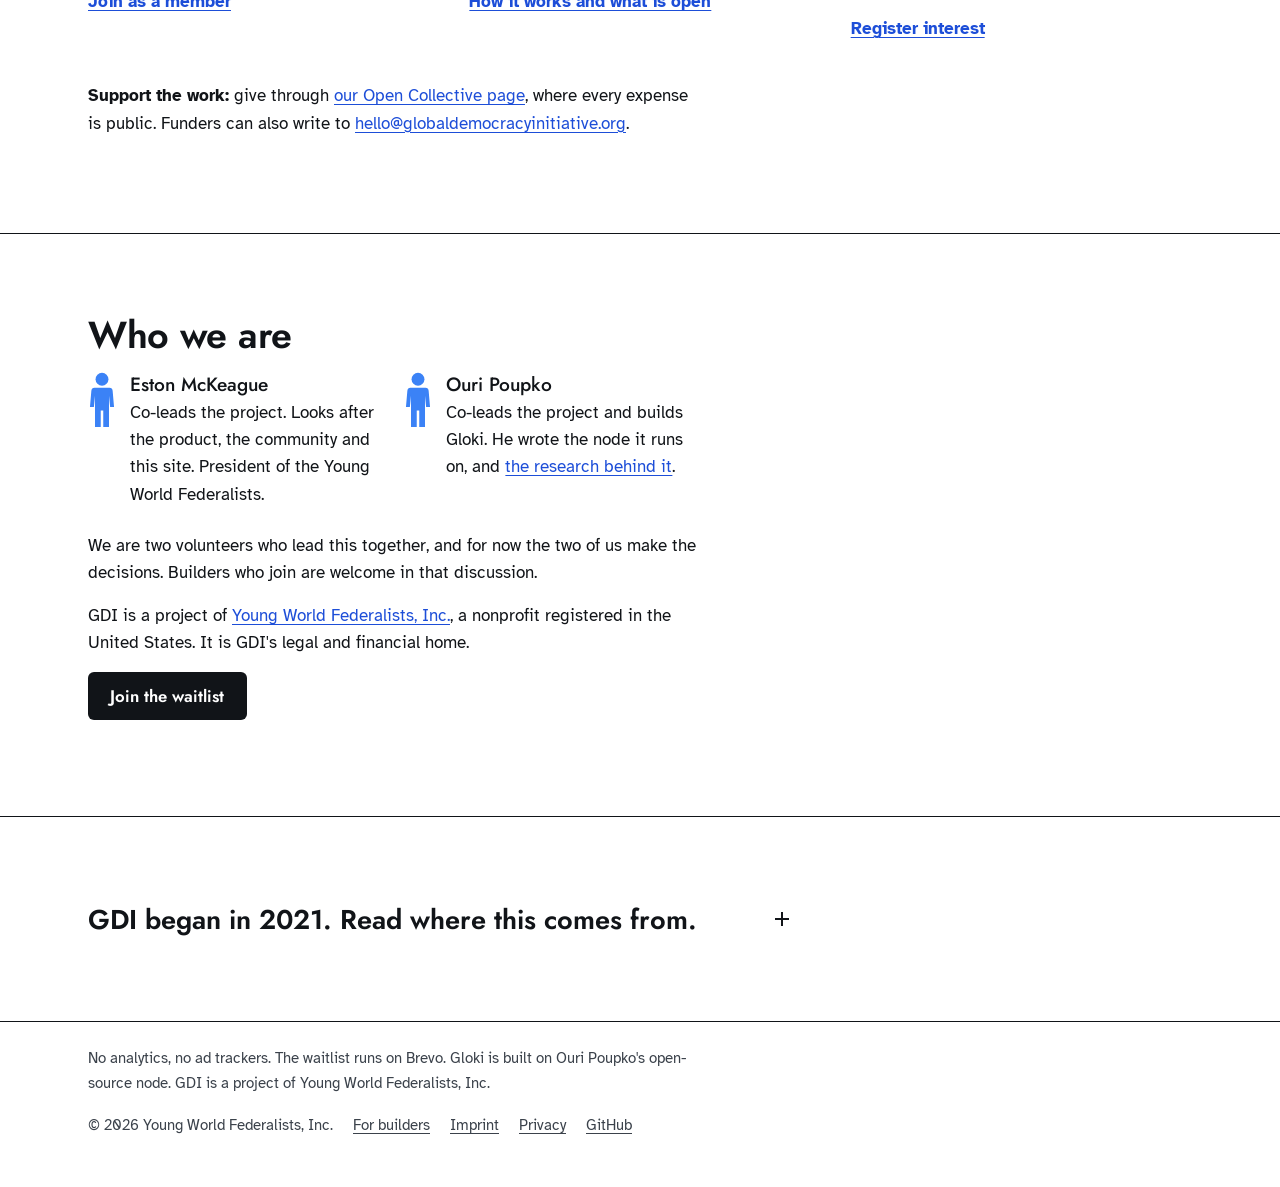
==== commit e7ba1a74: "feat: co-leads, ibc-go accuracy draft, icon set and shorter copy Who we are names Eston and Ouri as " ====
--- a/index.html
+++ b/index.html
@@ -27,6 +27,23 @@
         <path d="M4.6 11.2H15.4Q17.4 11.2 17.6 13.4L18.6 25H15.8L15 17V39.2H10.9V27.5H9.1V39.2H5V17L4.2 25H1.4L2.4 13.4Q2.6 11.2 4.6 11.2Z"/>
       </symbol>
       <clipPath id="lower-half"><rect x="0" y="21" width="20" height="20"/></clipPath>
+      <!-- Object icons: 24 unit box, 2 unit ink stroke, no fill. Figures are people; these are things. -->
+      <symbol id="i-key" viewBox="0 0 24 24"><circle cx="7.5" cy="16.5" r="4.5"/><path d="M10.7 13.3 20 4M16.5 7.5l3 3M13.5 10.5l2.5 2.5"/></symbol>
+      <symbol id="i-link" viewBox="0 0 24 24"><circle cx="5.5" cy="12" r="3"/><circle cx="18.5" cy="12" r="3"/><path d="M8.5 12h7"/></symbol>
+      <symbol id="i-record" viewBox="0 0 24 24"><path d="M6 3h8l4 4v14H6z"/><path d="M14 3v4h4M9 12h6M9 16h6"/></symbol>
+      <symbol id="i-node" viewBox="0 0 24 24"><rect x="3" y="4" width="18" height="7" rx="1.5"/><rect x="3" y="13" width="18" height="7" rx="1.5"/><path d="M7 7.5h.01M7 16.5h.01"/></symbol>
+      <symbol id="i-radio" viewBox="0 0 24 24"><circle cx="12" cy="9" r="2"/><path d="M12 11v10M7.5 13.5a6.4 6.4 0 0 1 0-9M16.5 4.5a6.4 6.4 0 0 1 0 9"/></symbol>
+      <symbol id="i-ballot" viewBox="0 0 24 24"><path d="M4 12h16v8H4zM9 12V4h6v8M9 16h6"/></symbol>
+      <symbol id="i-forum" viewBox="0 0 24 24"><path d="M4 5h16v11H10l-4 4v-4H4z"/></symbol>
+      <symbol id="i-globe" viewBox="0 0 24 24"><circle cx="12" cy="12" r="9"/><path d="M3 12h18M12 3c-5 5-5 13 0 18M12 3c5 5 5 13 0 18"/></symbol>
+      <symbol id="i-code" viewBox="0 0 24 24"><path d="m8 7-5 5 5 5M16 7l5 5-5 5M13.5 5l-3 14"/></symbol>
+      <symbol id="i-mail" viewBox="0 0 24 24"><rect x="3" y="5" width="18" height="14" rx="1.5"/><path d="m3.5 6.5 8.5 7 8.5-7"/></symbol>
+      <symbol id="i-phone" viewBox="0 0 24 24"><rect x="7" y="2.5" width="10" height="19" rx="2"/><path d="M11 18h2"/></symbol>
+      <symbol id="i-eye" viewBox="0 0 24 24"><path d="M2.5 12S6 5.5 12 5.5 21.5 12 21.5 12 18 18.5 12 18.5 2.5 12 2.5 12z"/><circle cx="12" cy="12" r="3"/></symbol>
+      <symbol id="i-passport" viewBox="0 0 24 24"><rect x="5" y="3" width="14" height="18" rx="1.5"/><circle cx="12" cy="10" r="3"/><path d="M9 17h6"/></symbol>
+      <symbol id="i-coin" viewBox="0 0 24 24"><circle cx="12" cy="12" r="9"/><path d="M12 7v10M14.5 9.5H11a1.5 1.5 0 0 0 0 3h2a1.5 1.5 0 0 1 0 3H9.5"/></symbol>
+      <symbol id="i-lock" viewBox="0 0 24 24"><rect x="5" y="11" width="14" height="10" rx="1.5"/><path d="M8 11V8a4 4 0 0 1 8 0v3"/></symbol>
+      <symbol id="i-shield" viewBox="0 0 24 24"><path d="M12 3 4.5 6v6c0 4.5 3.2 7.6 7.5 9 4.3-1.4 7.5-4.5 7.5-9V6z"/><path d="m9 12 2.2 2.2L15 10.5"/></symbol>
     </defs>
   </svg>
 
@@ -101,7 +118,7 @@
           <use href="#person" class="p-ink" x="290" y="120" width="20" height="40"/>
           <g class="newcomer"><use href="#person" class="p-blue" x="146" y="64" width="20" height="40"/></g>
           </g></svg>
-          <figcaption>You get in when four people who know you vouch for you.</figcaption>
+          <figcaption>You'll get in when four people who know you vouch for you.</figcaption>
         </figure>
 
         <!-- The waitlist runs on Brevo (GDI account, list "GDI waitlist"). Brevo's main.js needs the ids and the
@@ -162,39 +179,45 @@
 
     <section class="section" aria-labelledby="story">
       <div class="wrap prose">
-        <h2 id="story">We got the connection. We did not get the say.</h2>
-        <blockquote class="quote">
-          <p>“The Web is more a social creation than a technical one. I designed it for a social effect—to help people work together—and not as a technical toy.”</p>
-          <!-- [checked: Q2] Weaving the Web, HarperSanFrancisco 1999, p. 123, https://archive.org/details/weavingweborigin00bern_0/page/123 -->
-          <footer>Tim Berners-Lee, who invented the Web, in <cite>Weaving the Web</cite>, 1999</footer>
-        </blockquote>
-        <p>In the US, people reported losing $7.2 billion to crypto investment fraud in 2025. <!-- [checked: B1] FBI IC3 2025 report, p. 11 --> Many people believe feeds tuned for anger pulled us apart. The evidence is mixed. <!-- [checked: B3] Piccardi et al., Science 2025; Nyhan et al., Nature 2023 --></p>
-        <p>A vote only counts if it comes from one real person. Online, one person can make a hundred accounts.</p>
+        <h2 id="story">The internet connected us. It did not let us decide together.</h2>
+        <p class="lead">A vote only counts if it comes from one real person. Online, one person can make a hundred accounts.</p>
         <svg class="count" viewBox="0 0 260 44" role="img" aria-labelledby="count-t"><title id="count-t">One real person, and a row of fake accounts made by the same person.</title><g aria-hidden="true"><use href="#person" class="p-ink" x="1" y="2" width="18" height="36"/><use href="#person" class="p-fake" x="21" y="2" width="18" height="36"/><use href="#person" class="p-fake" x="41" y="2" width="18" height="36"/><use href="#person" class="p-fake" x="61" y="2" width="18" height="36"/><use href="#person" class="p-fake" x="81" y="2" width="18" height="36"/><use href="#person" class="p-fake" x="101" y="2" width="18" height="36"/><use href="#person" class="p-fake" x="121" y="2" width="18" height="36"/><use href="#person" class="p-fake" x="141" y="2" width="18" height="36"/><use href="#person" class="p-fake" x="161" y="2" width="18" height="36"/><use href="#person" class="p-fake" x="181" y="2" width="18" height="36"/><use href="#person" class="p-fake" x="201" y="2" width="18" height="36"/><use href="#person" class="p-fake" x="221" y="2" width="18" height="36"/><use href="#person" class="p-fake" x="241" y="2" width="18" height="36"/></g></svg>
-        <p>Some online tools check that with an email address or a phone number. Others use iris scans, passports or crypto deposits. <!-- [checked: C] Decidim docs; world.org/orb; freedomtool.org; Proof of Humanity FAQ --> Across borders, none of these works for everyone.</p>
-        <p class="lead"><strong>Technology is not going away, and global problems do not stop at borders. So we are building the good version, starting from people.</strong></p>
+        <p>Other online tools check who you are with one of these:</p>
+        <!-- [checked: C] Decidim docs; world.org/orb; freedomtool.org; Proof of Humanity FAQ -->
+        <ul class="checks">
+          <li><svg class="ico" viewBox="0 0 24 24" aria-hidden="true"><use href="#i-mail"/></svg>An email address</li>
+          <li><svg class="ico" viewBox="0 0 24 24" aria-hidden="true"><use href="#i-phone"/></svg>A phone number</li>
+          <li><svg class="ico" viewBox="0 0 24 24" aria-hidden="true"><use href="#i-eye"/></svg>An iris scan</li>
+          <li><svg class="ico" viewBox="0 0 24 24" aria-hidden="true"><use href="#i-passport"/></svg>A passport</li>
+          <li><svg class="ico" viewBox="0 0 24 24" aria-hidden="true"><use href="#i-coin"/></svg>A crypto deposit</li>
+        </ul>
+        <p>Across borders, none of these works for everyone.</p>
+        <p class="lead"><strong>So we are building the good version, starting from people.</strong></p>
       </div>
     </section>
 
     <section class="section" aria-labelledby="building">
       <div class="wrap">
         <h2 id="building">What we're building</h2>
-        <p class="lead">Climate, pandemics and war do not stop at borders. People who work for a democratic world have proposed answers: a world parliament, global citizens' assemblies, worldwide votes on a question. Each one needs something first: a way to know that each voice belongs to one real person, counted once, in any country.</p>
+        <p class="lead">A world parliament, global citizens' assemblies, a worldwide vote: each one first needs a way to know that every voice is one real person, counted once, in any country.</p>
         <ul class="builds">
           <li>
-            <h3><svg class="glyph g-half" viewBox="0 0 20 40" aria-hidden="true"><use class="o" href="#person"/><g clip-path="url(#lower-half)"><use class="f" href="#person"/></g></svg>One person, one vote</h3>
+            <svg class="ico" viewBox="0 0 24 24" aria-hidden="true"><use href="#i-link"/></svg>
+            <h3>One person, one vote</h3>
             <p class="state">Vouching in test. Voting planned.</p>
-            <p>You will get in when four people who know you vouch for you. To vouch means to confirm that you are a real person. No ID papers, no face scans, no tokens, nothing to buy.</p>
-          </li>
-          <li>
-            <h3><svg class="glyph g-out" viewBox="0 0 20 40" aria-hidden="true"><use href="#person"/></svg>Your own record</h3>
+            <p>Four people who know you vouch for you: they confirm you are a real person. No ID papers, no face scans, nothing to buy.</p>
+          </li>
+          <li>
+            <svg class="ico" viewBox="0 0 24 24" aria-hidden="true"><use href="#i-record"/></svg>
+            <h3>Your own record</h3>
             <p class="state">Planned</p>
-            <p>We are building a record for each person that they control, not a company. A group will share only what belongs to the group.</p>
-          </li>
-          <li>
-            <h3><svg class="glyph g-out" viewBox="0 0 20 40" aria-hidden="true"><use href="#person"/></svg>A network its members carry</h3>
+            <p>A record for each person, which they control and no company does.</p>
+          </li>
+          <li>
+            <svg class="ico" viewBox="0 0 24 24" aria-hidden="true"><use href="#i-node"/></svg>
+            <h3>A network run by its members</h3>
             <p class="state">Planned</p>
-            <p>We want nodes run by members, not by one company. A node is a small server that keeps a copy of the network. Later, where the internet fails, messages could travel over radio. That part is still research.</p>
+            <p>A node is a small server that keeps a copy of the network. Members will run the nodes, not one company.</p>
           </li>
         </ul>
       </div>
@@ -203,9 +226,10 @@
     <section class="section board" id="works" aria-labelledby="works-h">
       <div class="wrap">
         <h2 id="works-h">True today, and still being built</h2>
-        <p class="sub">Only the rows marked Live work today. If a row does not say Live, Gloki does not do it yet. We change this board when something changes.</p>
-        <p class="updated">Last updated: 29 October 2026.</p>
+        <p class="sub">Only the rows marked Live work today. We change this board when something changes.</p>
+        <p class="updated">Last updated: 26 November 2026.</p>
         <ul class="legend" aria-label="What the figures mean">
+          <li class="legend-h" aria-hidden="true">Key:</li>
           <li><svg class="glyph g-solid" viewBox="0 0 20 40" aria-hidden="true"><use href="#person"/></svg>Live</li>
           <li><svg class="glyph g-half" viewBox="0 0 20 40" aria-hidden="true"><use class="o" href="#person"/><g clip-path="url(#lower-half)"><use class="f" href="#person"/></g></svg>In test</li>
           <li><svg class="glyph g-out" viewBox="0 0 20 40" aria-hidden="true"><use href="#person"/></svg>Planned</li>
@@ -214,58 +238,63 @@
 
         <!-- Rows wait on Ouri's sign-off (docs/positioning-gdi.md §5). Do not upgrade a status without it. -->
         <div class="groups">
-          <div class="group">
+          <div class="group group--live">
             <h3><svg class="glyph g-solid" viewBox="0 0 20 40" aria-hidden="true"><use href="#person"/></svg>Live</h3>
             <ul>
-              <li><strong>A node developers can run on their own computer.</strong> For building and testing apps. It is not safe to run in public yet. <a href="build.html#node">How the node works</a>.</li>
+              <li><strong>A node developers can run on their own computer or server.</strong> For building and testing apps. It is early software and has not had a security audit. <a href="build.html#node">How the node works</a>.</li>
             </ul>
           </div>
-          <div class="group">
+          <div class="group group--test">
             <h3><svg class="glyph g-half" viewBox="0 0 20 40" aria-hidden="true"><use class="o" href="#person"/><g clip-path="url(#lower-half)"><use class="f" href="#person"/></g></svg>In test</h3>
             <ul>
-              <li><strong>Sign-up with a key, three kinds of account, one shared forum.</strong> <span class="notyet">Not yet:</span> today the key works like a password: whoever types it in is you.</li>
-              <li><strong>Getting verified by people who know you.</strong> In the test version you ask someone who is already verified. The aim is four people who know you; the network does not enforce that yet.</li>
-              <li><strong>Joining a community.</strong> Works in the test version, in a technical way for now.</li>
+              <li><strong>Sign-up with a passkey, three kinds of account, one shared forum.</strong> A passkey is a key kept inside your phone or computer. There is no password.</li>
+              <li><strong>Nobody else can act as you.</strong> Your passkey signs what you do, and other servers check it. <span class="notyet">Not yet:</span> the server that hosts you can still do what you let an app do without asking.</li>
+              <li><strong>Getting verified by people who know you.</strong> Today you ask someone who is already verified. The aim is four people who know you. The network does not check that yet.</li>
+              <li><strong>Joining a community.</strong> Works in the test version. It is not easy to use yet.</li>
             </ul>
           </div>
-          <div class="group">
+          <div class="group group--planned">
             <h3><svg class="glyph g-out" viewBox="0 0 20 40" aria-hidden="true"><use href="#person"/></svg>Planned</h3>
             <ul>
-              <li><strong>Your own record, which you control.</strong> For now, records are kept on the project's servers.</li>
-              <li><strong>Nodes hosted by members.</strong> The node is not safe to run in public yet.</li>
-              <li><strong>Nobody can act as you.</strong> Every action will be signed with a key only you hold. <span class="notyet">Not yet:</span> today the network checks no signatures. This needs more builders. <a href="build.html#gaps">The known gaps</a>.</li>
+              <li><strong>Your own record, which you control.</strong> For now, records are kept on our servers.</li>
+              <li><strong>Nodes hosted by members.</strong> Today we host the node ourselves.</li>
+              <li><strong>Servers store your data without reading it.</strong> <span class="notyet">Not yet:</span> today whoever runs your server can read your data. <a href="build.html#gaps">The known gaps</a>.</li>
               <li><strong>Nobody can quietly rewrite the record.</strong> Copies will be kept by many members, so a change gets caught.</li>
               <li><strong>Nobody can read your ballot.</strong> Voting is not part of the beta.</li>
               <li><strong>You can leave and take your identity with you.</strong></li>
-              <li><strong>Losing your phone doesn't lose your vote.</strong> The people who vouched for you will be able to help you back in.</li>
+              <li><strong>Losing your phone doesn't lose your vote.</strong> People you trust will help you back in.</li>
             </ul>
           </div>
-          <div class="group">
+          <div class="group group--research">
             <h3><svg class="glyph g-dot" viewBox="0 0 20 40" aria-hidden="true"><use href="#person"/></svg>Research</h3>
             <ul>
               <li><strong>Messages over radio where there is no internet.</strong> We are still finding out if it can work.</li>
             </ul>
           </div>
+          <div class="rule-box">
+            <h3>A rule we keep today</h3>
+            <p><strong>There will be no binding vote on this network before an independent security audit.</strong> A binding vote is any vote whose result we present as a decision of the members. We will publish the full audit report, including any problems not yet fixed.</p>
+          </div>
         </div>
-
-        <div class="rule-box">
-          <h3>A rule we keep today</h3>
-          <p><strong>There will be no binding vote on this network before an independent security audit.</strong> A binding vote is any vote whose result we present as a decision of the members. We will publish the full audit report, including any problems not yet fixed.</p>
-        </div>
       </div>
     </section>
 
     <section class="section" id="beta" aria-labelledby="beta-h">
       <div class="wrap">
         <h2 id="beta-h">The beta</h2>
-        <p class="lead">The beta is the first group of people on Gloki. It is <strong>free</strong>: nothing to pay, no tokens, nothing to buy.</p>
+        <p class="lead">The beta is the first group of people on Gloki. It is <strong>free</strong>: nothing to pay, no tokens.</p>
+        <ol class="steps">
+          <li><svg class="ico" viewBox="0 0 24 24" aria-hidden="true"><use href="#i-key"/></svg><strong>Make a passkey</strong><span>A key kept inside your phone or computer.</span></li>
+          <li><svg class="ico" viewBox="0 0 24 24" aria-hidden="true"><use href="#i-link"/></svg><strong>Get vouched for</strong><span>By four people who know you.</span></li>
+          <li><svg class="ico" viewBox="0 0 24 24" aria-hidden="true"><use href="#i-forum"/></svg><strong>Post in the forum</strong><span>One forum, shared by everyone.</span></li>
+        </ol>
+        <p>Discussing and voting together come later.</p>
         <ul class="facts">
-          <li><strong>Who it is for:</strong> world citizens, starting with the Young World Federalists' chapters and others who already work across borders. Anyone can join the waitlist.</li>
-          <li><strong>What you do:</strong> make a key, get vouched for by four people who know you, and post in one shared forum. Discussing and voting together come later.</li>
+          <li><strong>Who it is for:</strong> world citizens, starting with world federalists and others who already work across borders. Anyone can join the waitlist.</li>
           <li><strong>Who vouches first:</strong> the first few members vouch for each other, starting with the two of us.</li>
-          <li><strong>When it opens:</strong> once your phone can sign what you do, so nobody else can act as you. We will write to everyone on the waitlist then.</li>
-        </ul>
-        <p class="warn"><strong>Before you join.</strong> Ouri Poupko runs the beta's node on Google Cloud. Until encryption is built, the project team can see your data.</p>
+          <li><strong>When it opens:</strong> after the two of us have tested it on our own node. We will write to everyone on the waitlist then.</li>
+        </ul>
+        <p class="warn"><strong>Before you join.</strong> The beta runs on a node hosted by the Young World Federalists, on a rented server in Germany. Until encryption is built, the project team can see your data.</p>
       </div>
     </section>
 
@@ -274,22 +303,25 @@
         <h2 id="ways">Three ways to take part</h2>
         <ul class="waylist">
           <li>
+            <svg class="ico" viewBox="0 0 24 24" aria-hidden="true"><use href="#i-globe"/></svg>
             <h3>Solve global issues</h3>
-            <p>For world federalists, academics and anyone who wants a say in problems no single country can solve. We write when the beta opens, and you can ask people you know to vouch for you.</p>
+            <p>For world federalists, academics and anyone who wants a say in problems no single country can solve.</p>
             <a class="more" href="#join" data-way="Solve global issues">Join as a member</a>
           </li>
           <li>
+            <svg class="ico" viewBox="0 0 24 24" aria-hidden="true"><use href="#i-code"/></svg>
             <h3>Build digital democracy</h3>
-            <p>For people building democracy apps, civic tech teams and researchers who run assemblies. Technical notes as we build, and a way to tell us what your app needs.</p>
+            <p>For civic tech teams, people building democracy apps and researchers who run assemblies.</p>
             <a class="more" href="build.html">How it works and what is open</a>
           </li>
           <li>
+            <svg class="ico" viewBox="0 0 24 24" aria-hidden="true"><use href="#i-node"/></svg>
             <h3>Carry the network</h3>
-            <p>For people with a server, a spare computer or a Raspberry Pi. Developers can run the node on their own computer today. A node in public is not safe yet, so we record your interest and write when it is.</p>
+            <p>For people with a server, a spare computer or a Raspberry Pi. We are not asking members to host yet, so we record your interest.</p>
             <a class="more" href="#join" data-way="Contribute a node">Register interest</a>
           </li>
         </ul>
-        <p><strong>Funders:</strong> to talk about supporting this work, write to <a href="mailto:hello@globaldemocracyinitiative.org">hello@globaldemocracyinitiative.org</a>.</p>
+        <p><strong>Support the work:</strong> give through <a href="https://opencollective.com/gloki">our Open Collective page</a>, where every expense is public. Funders can also write to <a href="mailto:hello@globaldemocracyinitiative.org">hello@globaldemocracyinitiative.org</a>.</p>
       </div>
     </section>
 
@@ -299,15 +331,16 @@
         <ul class="people">
           <li class="person">
             <svg viewBox="0 0 20 40" aria-hidden="true"><use href="#person"/></svg>
-            <div><h3>Eston McKeague</h3><p>Leads the project and builds the Gloki app. President of the Young World Federalists.</p></div>
+            <div><h3>Eston McKeague</h3><p>Co-leads the project. Looks after the product, the community and this site. President of the Young World Federalists.</p></div>
           </li>
           <li class="person">
             <svg viewBox="0 0 20 40" aria-hidden="true"><use href="#person"/></svg>
-            <div><h3>Ouri Poupko</h3><p>Wrote the node Gloki runs on, and <a href="build.html#research">the research behind it</a>.</p></div>
-          </li>
-        </ul>
-        <p>We are two volunteers, and for now the two of us make the decisions. Builders who join are welcome in that discussion.</p>
+            <div><h3>Ouri Poupko</h3><p>Co-leads the project and builds Gloki. He wrote the node it runs on, and <a href="build.html#research">the research behind it</a>.</p></div>
+          </li>
+        </ul>
+        <p>We are two volunteers who lead this together, and for now the two of us make the decisions. Builders who join are welcome in that discussion.</p>
         <p>GDI is a project of <a href="https://www.ywf.world/">Young World Federalists, Inc.</a>, a nonprofit registered in the United States. It is GDI's legal and financial home.</p>
+        <p><a class="button" href="#join">Join the waitlist</a></p>
       </div>
     </section>
 
--- a/style.css
+++ b/style.css
@@ -105,6 +105,7 @@
 }
 
 /* The figures */
+symbol#person { overflow: visible; } /* outlined figures: the stroke runs 0.4 past the 20x40 box at head and feet */
 .p-ink { fill: var(--ink); }
 .p-blue { fill: var(--blue); }
 .link-old { stroke: var(--ink); stroke-width: 1.4; opacity: 0; } /* end state: the old links are gone */
@@ -124,6 +125,9 @@
 @keyframes draw { from { stroke-dashoffset: 60; } to { stroke-dashoffset: 0; } }
 @keyframes to-blue-fill { from { fill: var(--ink); } to { fill: var(--blue); } }
 @keyframes to-blue { from { fill: var(--verm); } to { fill: var(--blue); } }
+
+/* Object icons: things, drawn in the figure's line. People stay figures. */
+.ico { width: 28px; height: 28px; flex: none; fill: none; stroke: var(--ink); stroke-width: 2; stroke-linecap: round; stroke-linejoin: round; overflow: visible; }
 
 /* ---- Sign-up form -------------------------------------------------------- */
 /* The waitlist runs on Brevo. Its main.js toggles the sib-/entry__ classes; the look stays the site's own. */
@@ -158,7 +162,7 @@
 .ways { display: flex; flex-wrap: wrap; gap: .4rem; }
 .way { position: relative; display: inline-flex; align-items: center; gap: .45rem; min-height: 44px; padding: .35rem .8rem .35rem .6rem; border: 1px solid var(--rule); border-radius: 999px; cursor: pointer; background: var(--paper); }
 .way input { position: absolute; opacity: 0; inset: 0; margin: 0; cursor: pointer; }
-.way .dot { width: 14px; height: 28px; flex: none; }
+.way .dot { width: 14px; height: 28px; flex: none; overflow: visible; }
 .way .dot use { fill: none; stroke: var(--ink); stroke-width: 2; }
 .way:has(input:checked) { border-color: var(--ink); background: var(--field); }
 .way:has(input:checked) .dot use { fill: var(--blue); stroke: var(--blue); }
@@ -187,33 +191,59 @@
 .quote p { font-family: var(--display); font-weight: 500; font-size: clamp(1.15rem, 1rem + .6vw, 1.4rem); line-height: 1.35; margin-bottom: .5rem; }
 .quote footer { color: var(--ink-soft); font-size: .95rem; }
 
+/* The checks other tools use: a row of things, not people */
+.checks { display: flex; flex-wrap: wrap; gap: .6rem 1.5rem; padding: 0; margin: 0 0 1rem; list-style: none; }
+.checks li { display: inline-flex; align-items: center; gap: .5rem; }
+
+/* The beta in three steps */
+.section > .wrap > .steps { max-width: none; }
+.steps { display: grid; gap: 1rem; padding: 0; margin: 1.5rem 0; list-style: none; counter-reset: step; }
+@media (min-width: 40rem) { .steps { grid-template-columns: repeat(3, minmax(0, 1fr)); gap: 2.5rem; max-width: 56rem; } }
+.steps li { display: grid; grid-template-columns: 36px 1fr; grid-template-rows: auto 1fr; column-gap: .9rem; align-items: start; border-top: 2px solid var(--ink); padding-top: .9rem; }
+.steps .ico { width: 36px; height: 36px; grid-row: span 2; }
+.steps strong { font-family: var(--display); font-weight: 500; font-size: 1.2rem; line-height: 1.25; }
+.steps span { color: var(--ink-soft); }
+
 /* What we're building: three parts, each with its status figure */
 .section > .wrap > .builds { max-width: none; }
 .builds { display: grid; gap: 1.5rem; padding: 0; margin: 1.5rem 0 0; list-style: none; }
 @media (min-width: 56rem) { .builds { grid-template-columns: repeat(3, minmax(0, 1fr)); gap: 2.5rem; } }
 .builds li { border-top: 2px solid var(--ink); padding-top: .9rem; }
-.builds h3 { display: flex; align-items: center; gap: .55rem; margin-bottom: .2rem; }
+.builds .ico, .waylist .ico { width: 36px; height: 36px; margin-bottom: .6rem; }
+.builds h3 { margin-bottom: .2rem; }
 .builds .state { color: var(--ink-soft); font-size: .95rem; margin-bottom: .5rem; }
 
 /* Status board: the figure legend */
 .board { background: var(--field); }
 .board .updated { color: var(--ink-soft); margin-top: -.4rem; }
-.legend { display: flex; flex-wrap: wrap; gap: .5rem 1.25rem; padding: 0; margin: 0 0 1.75rem; list-style: none; color: var(--ink-soft); font-size: .95rem; }
+/* The key is a key, not a fifth group: smaller figures; each group below opens with its own ink rule. */
+.legend { display: flex; flex-wrap: wrap; align-items: center; gap: .4rem 1.5rem; padding: 0; margin: 0 0 2.25rem; list-style: none; color: var(--ink-soft); font-size: .95rem; }
 .legend li { display: inline-flex; align-items: center; gap: .4rem; }
-.groups { display: grid; gap: 1.25rem 3rem; }
-@media (min-width: 56rem) { .groups { grid-template-columns: minmax(0, 1fr) minmax(0, 1fr); } }
-.group h3 { display: flex; align-items: center; gap: .55rem; font-size: 1.15rem; margin-bottom: .35rem; }
+.legend .legend-h { font-family: var(--display); font-weight: 600; color: var(--ink); }
+.legend .glyph { width: 12px; height: 24px; }
+.groups { display: grid; gap: 2rem 3rem; }
+/* Wide: Planned is the long list, so Research and the rule share the column beside it. */
+@media (min-width: 56rem) {
+  .groups { grid-template-columns: minmax(0, 1fr) minmax(0, 1fr); grid-template-rows: auto auto 1fr; grid-template-areas: "live test" "planned research" "planned rule"; }
+  .group--live { grid-area: live; }
+  .group--test { grid-area: test; }
+  .group--planned { grid-area: planned; }
+  .group--research { grid-area: research; }
+  .groups .rule-box { grid-area: rule; align-self: start; }
+}
+.group h3 { display: flex; align-items: center; gap: .55rem; font-size: 1.15rem; margin-bottom: .35rem; padding-top: .9rem; border-top: 2px solid var(--ink); }
 .group ul { list-style: none; padding: 0; margin: 0; }
 .group li { padding: .5rem 0; border-top: 1px solid var(--rule); }
 .group li:first-child { border-top: 0; }
 .group li strong { display: block; }
-.glyph { width: 20px; height: 40px; flex: none; }
+.glyph { width: 20px; height: 40px; flex: none; overflow: visible; } /* the outline stroke sits just outside the 20x40 box */
 .glyph.g-solid use { fill: var(--ink); }
 .glyph.g-out use, .glyph.g-half use.o { fill: none; stroke: var(--ink); stroke-width: 2; }
 .glyph.g-half use.f { fill: var(--ink); }
 .glyph.g-dot use { fill: none; stroke: var(--ink); stroke-width: 1.8; stroke-dasharray: 2.4 3.2; }
 .notyet { color: var(--verm-text); font-weight: 700; }
-.rule-box { margin-top: 2.25rem; padding: 1.25rem 1.25rem 1rem; background: var(--paper); border: 2px solid var(--ink); border-radius: var(--radius); max-width: 44rem; }
+.rule-box { padding: 1.25rem 1.25rem 1rem; background: var(--paper); border: 2px solid var(--ink); border-radius: var(--radius); max-width: 44rem; }
+.rule-box p:last-child { margin-bottom: 0; }
 .rule-box h3 { font-size: 1.25rem; }
 
 /* People */
@@ -260,8 +290,10 @@
 .doc .updated { color: var(--ink-soft); }
 .doc address { font-style: normal; margin: 0 0 1rem; }
 .plan { list-style: none; padding: 0 !important; max-width: 46rem; }
-.plan li { display: grid; grid-template-columns: 20px 1fr; gap: .2rem .8rem; padding: .7rem 0; border-top: 1px solid var(--rule); margin: 0; }
-.plan .glyph { grid-row: span 2; margin-top: .15rem; }
+.plan li { display: grid; grid-template-columns: 28px 1fr; gap: .2rem .9rem; padding: .7rem 0; border-top: 1px solid var(--rule); margin: 0; }
+.plan .ico { grid-row: span 2; margin-top: .15rem; }
+.toc { display: flex; flex-wrap: wrap; gap: 0 1.25rem; margin: 0 0 .5rem; padding: .25rem 0; border-block: 1px solid var(--rule); max-width: 46rem; }
+.toc a { display: inline-flex; align-items: center; min-height: 44px; font-family: var(--display); font-weight: 500; }
 .plan .how { color: var(--ink-soft); font-size: .95rem; }
 .diagram { max-width: 30rem; margin: 1.25rem 0 1.5rem; }
 .diagram figcaption { color: var(--ink-soft); font-size: .95rem; margin-top: .4rem; }
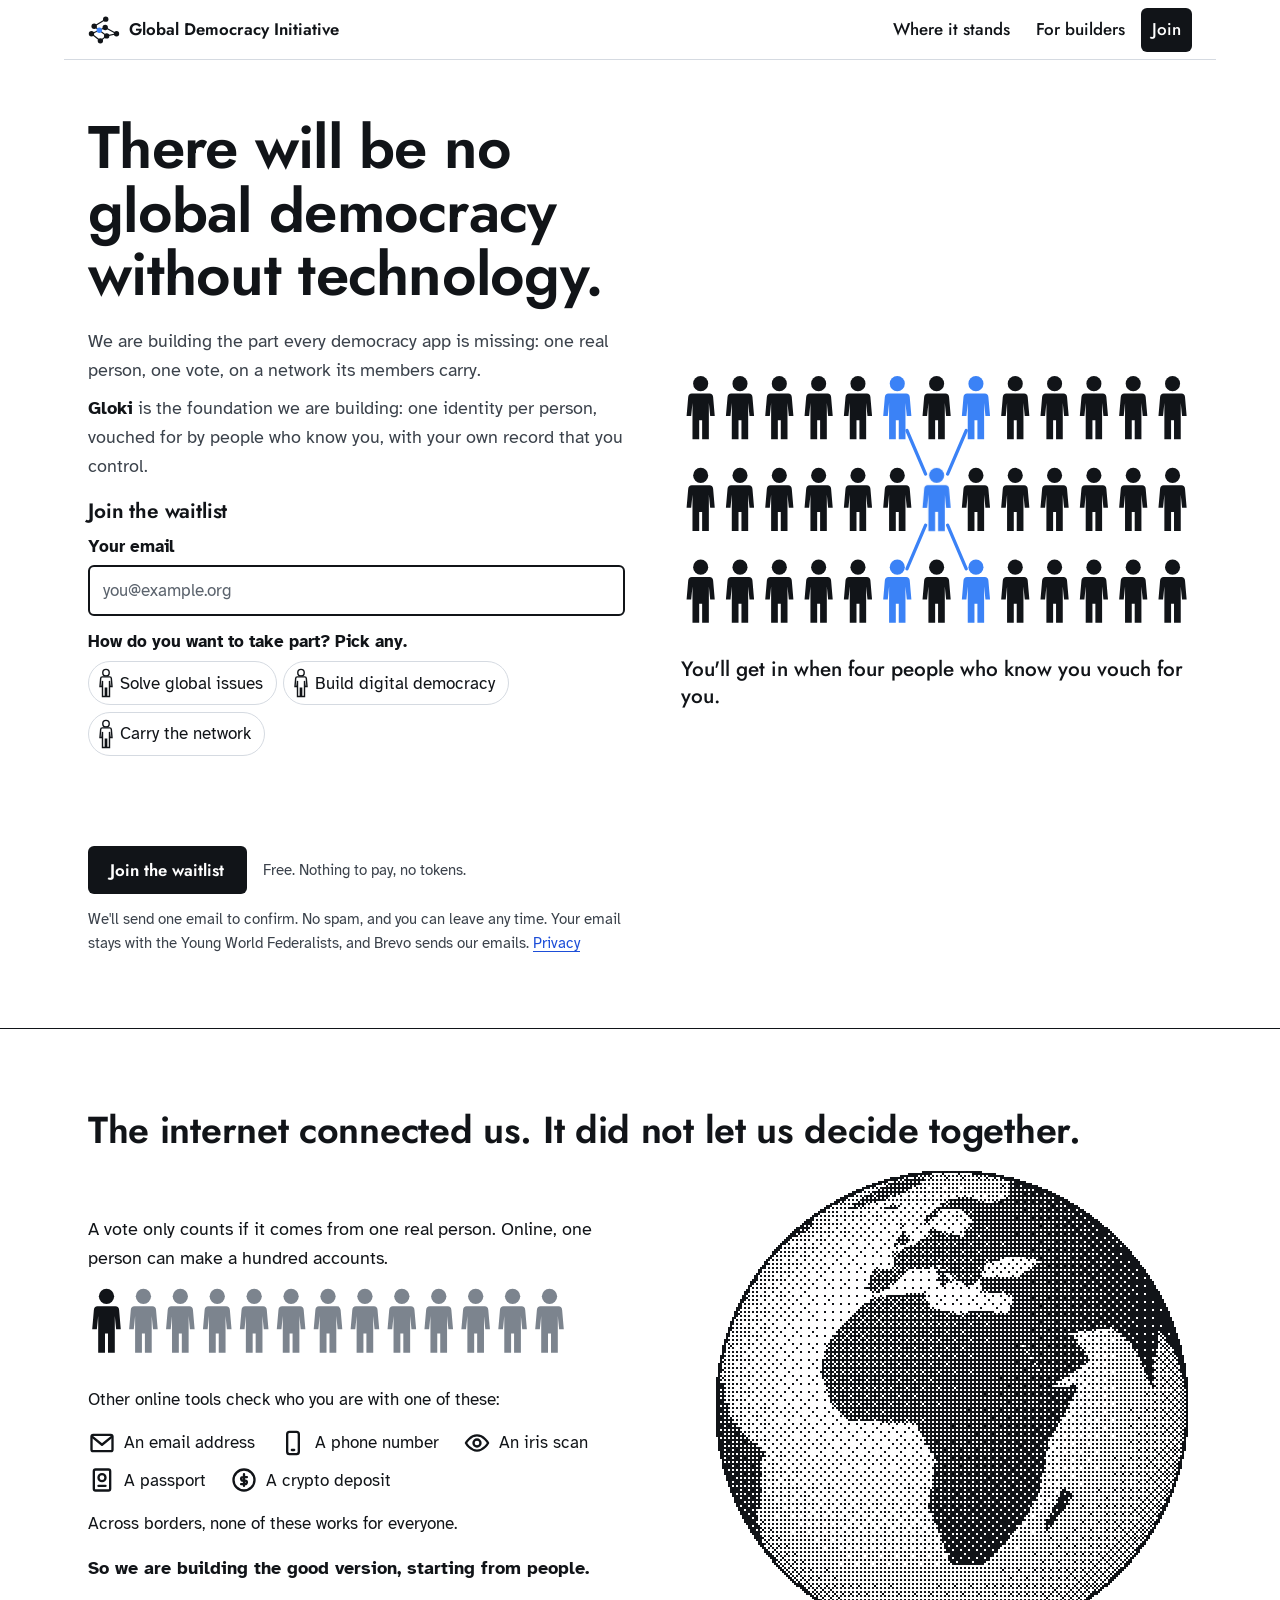
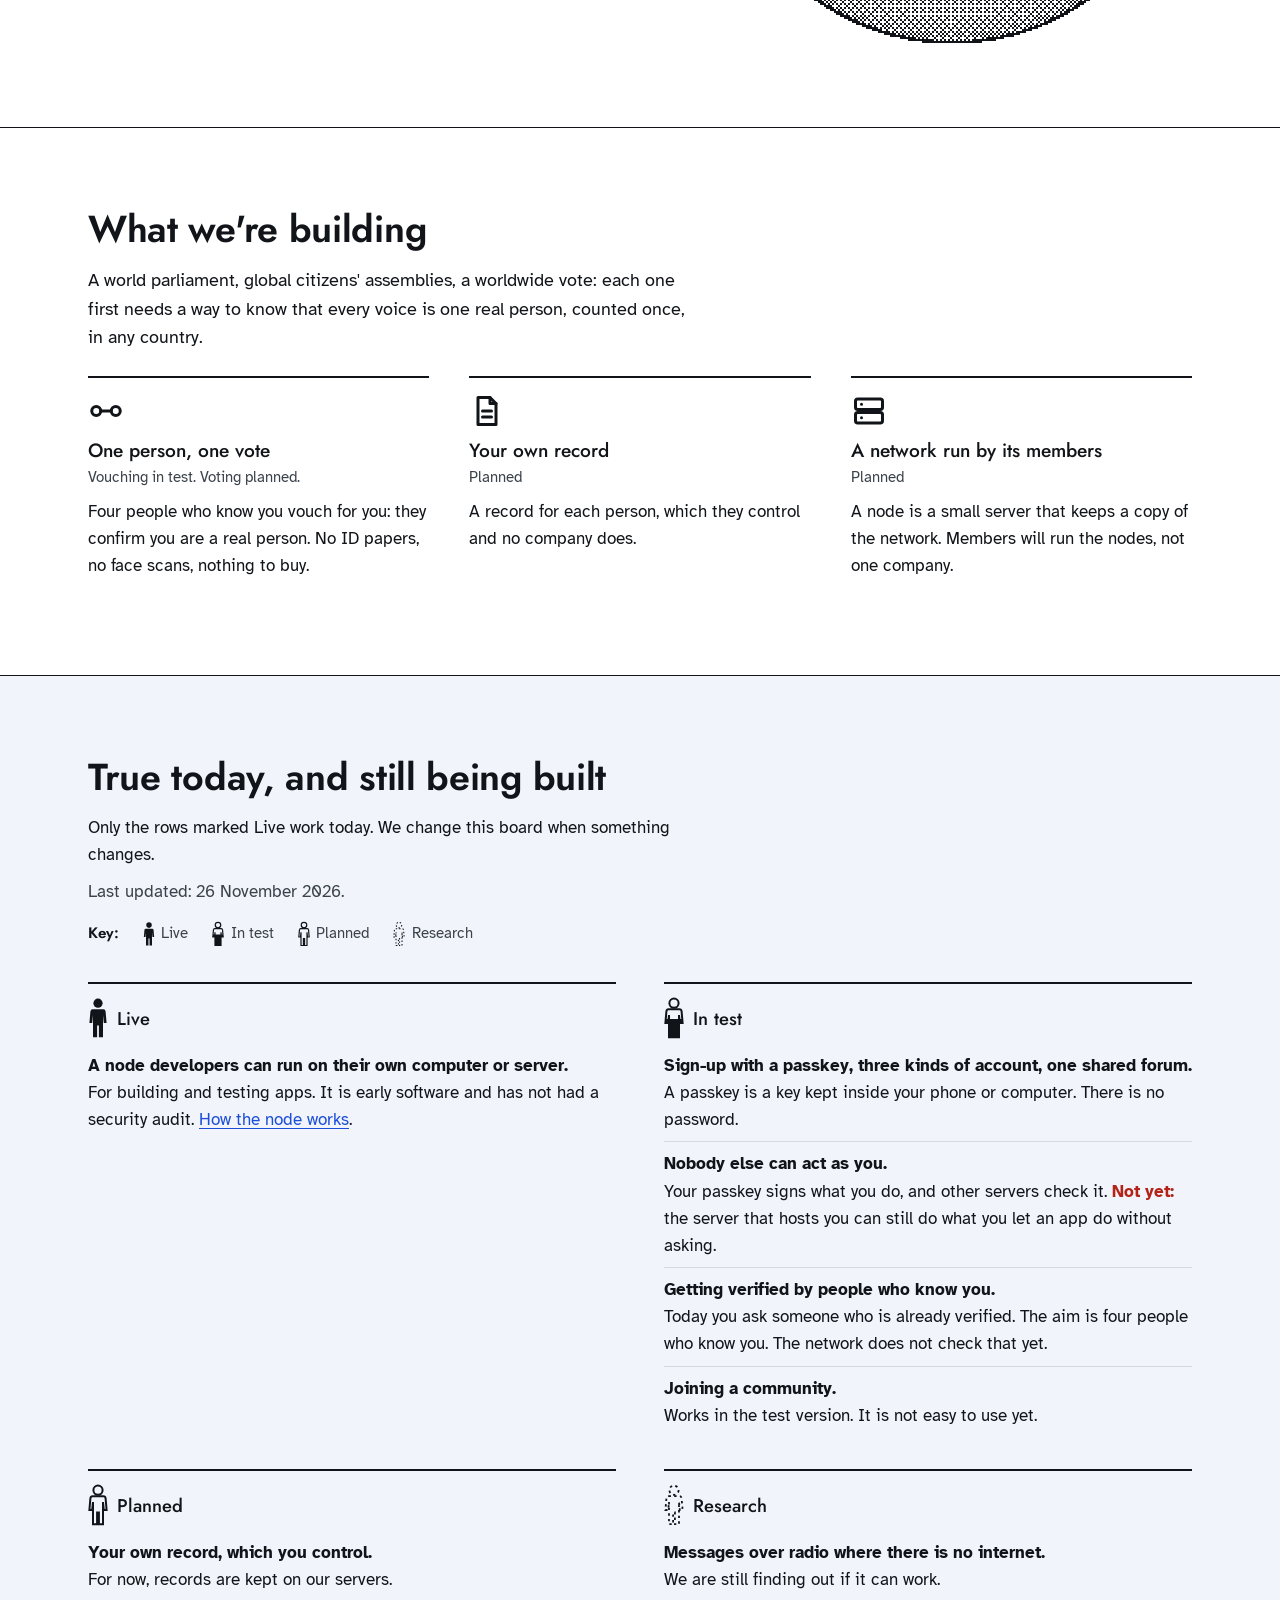
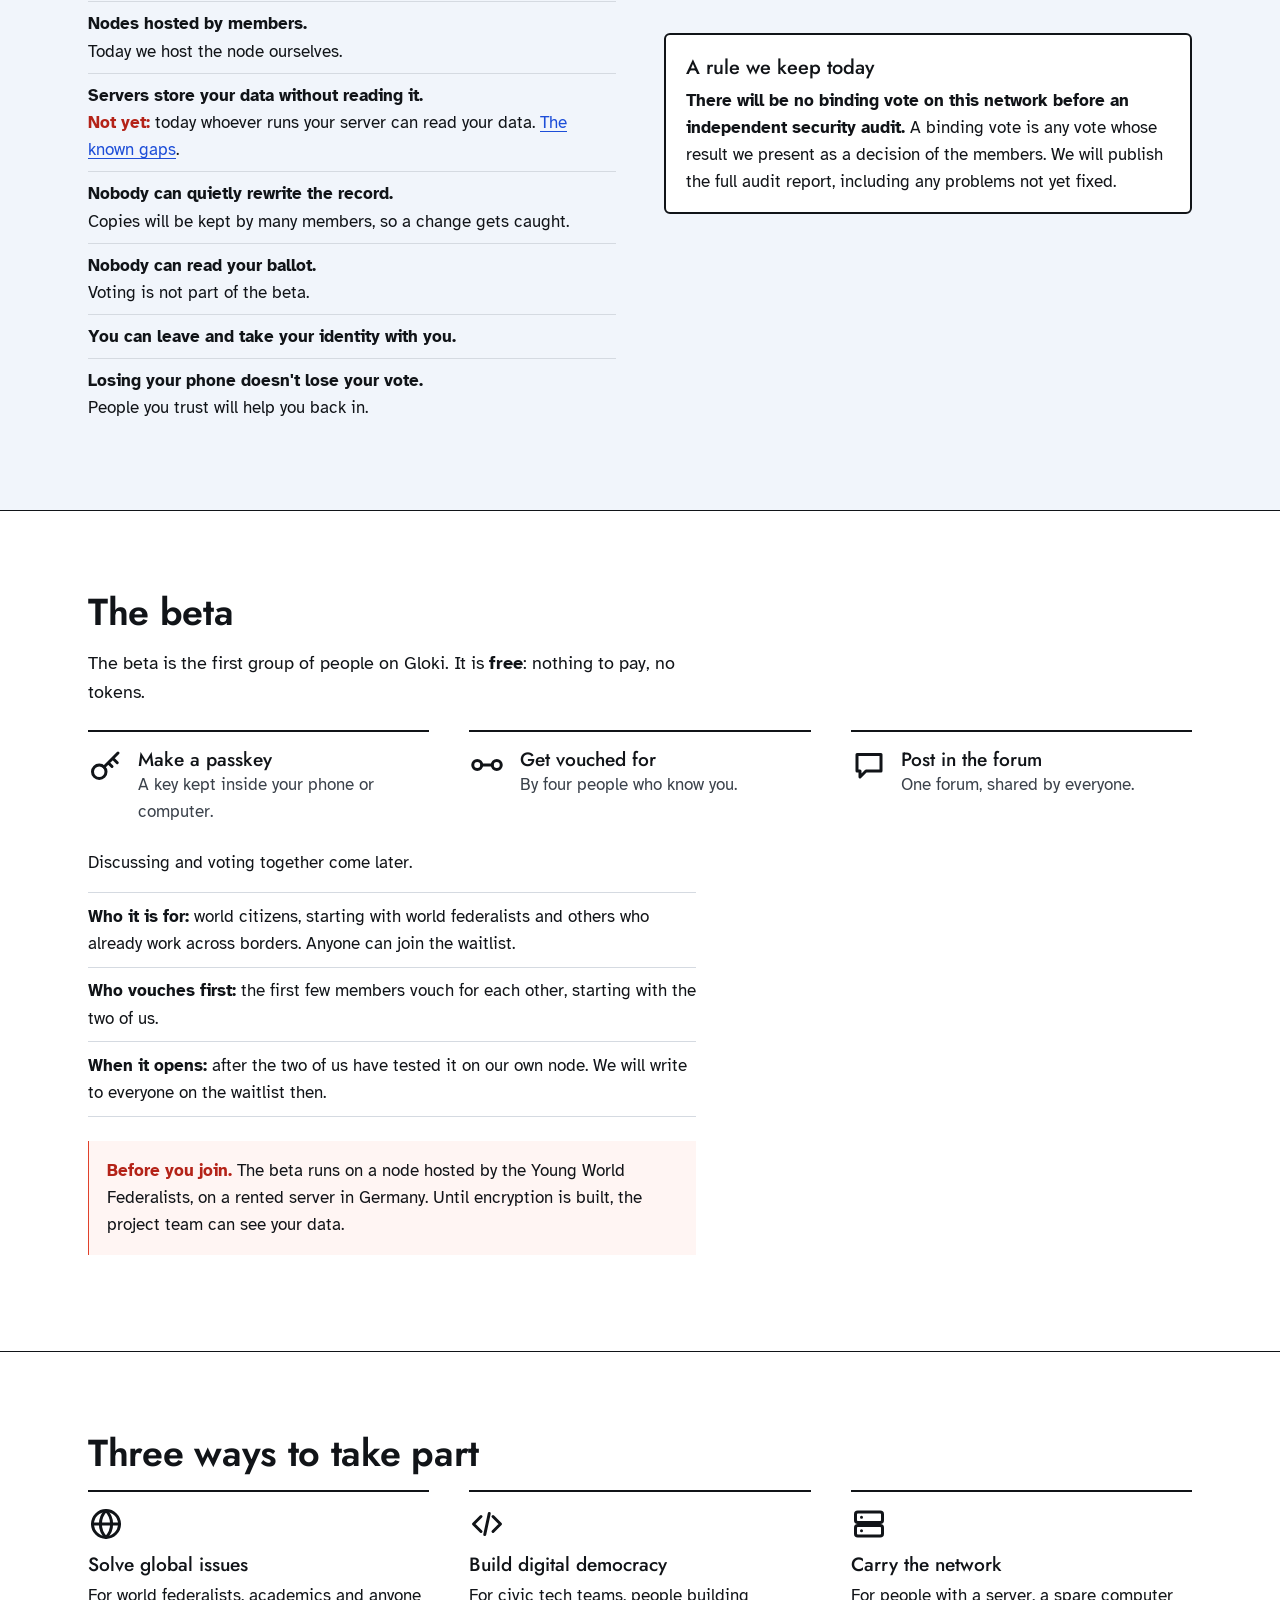
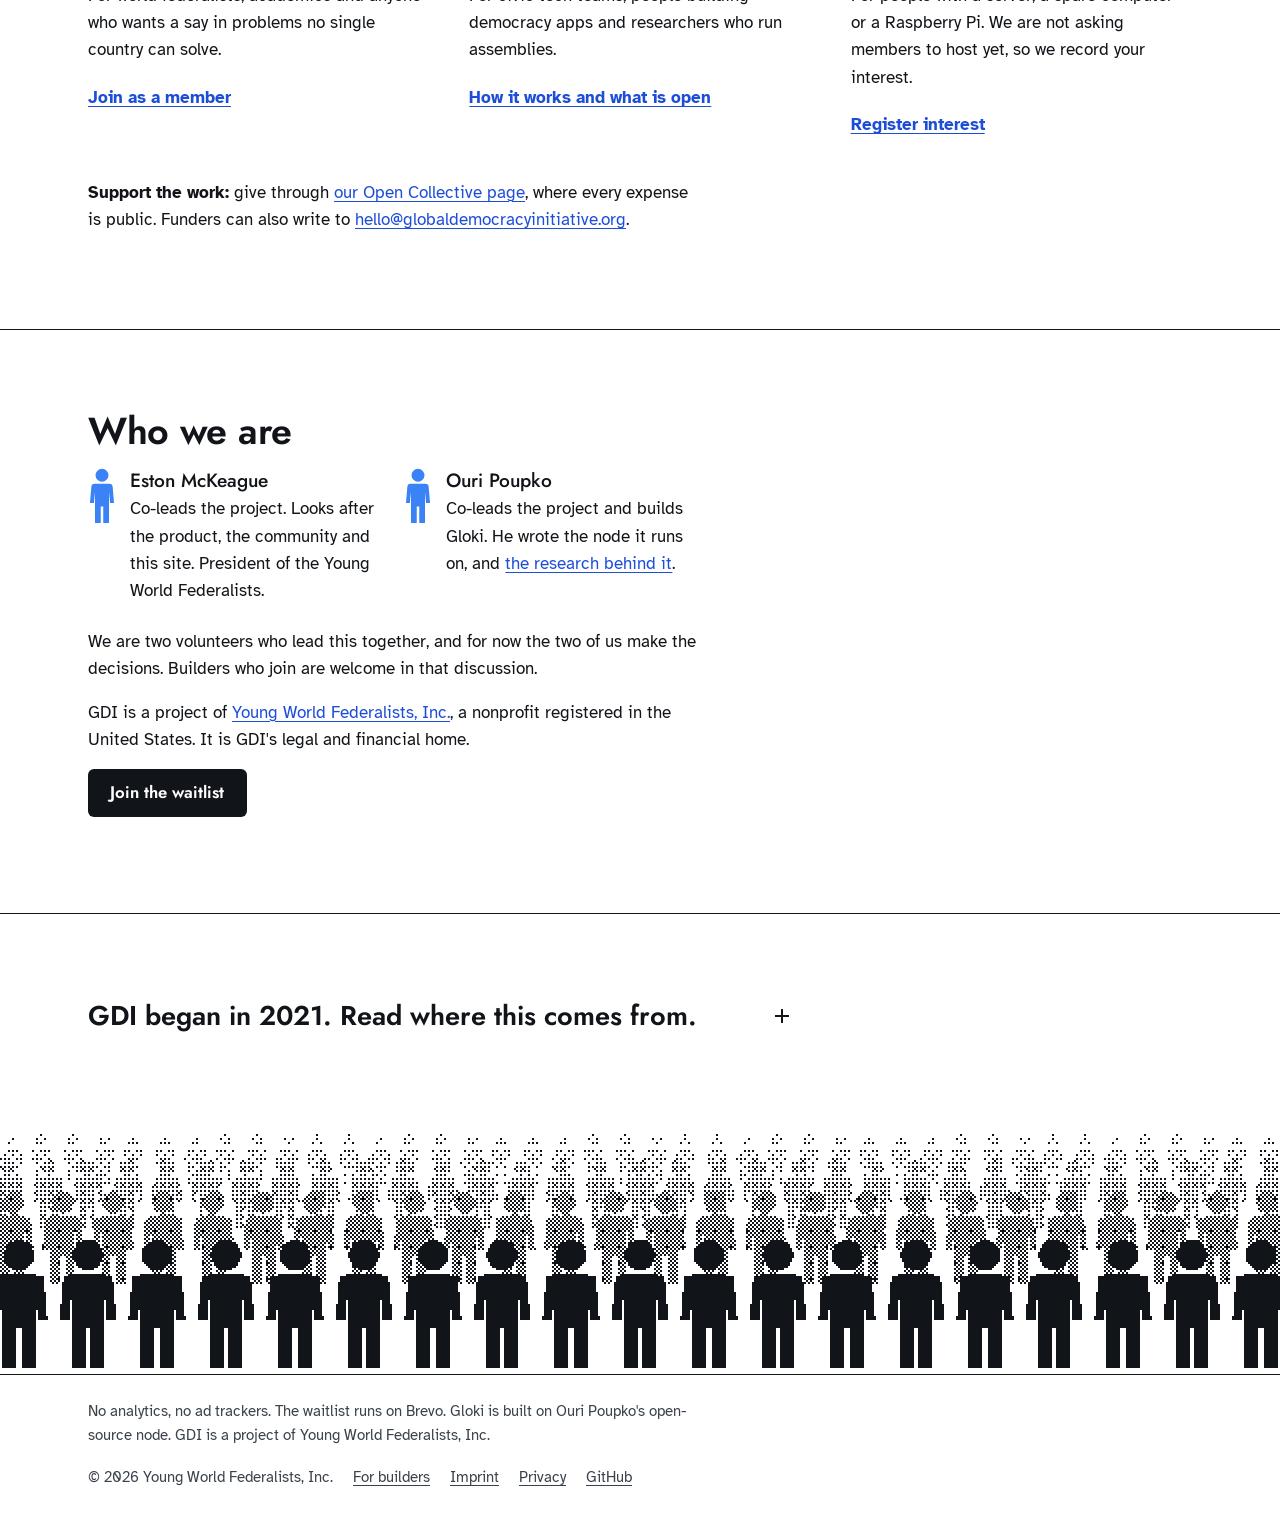
==== commit b951e04d: "feat: two dithered pictures, a globe and a crowd 1-bit ink PNGs (about 2.5 KB each) generated by a d" ====
--- a/index.html
+++ b/index.html
@@ -178,8 +178,10 @@
     </section>
 
     <section class="section" aria-labelledby="story">
-      <div class="wrap prose">
+      <div class="wrap">
         <h2 id="story">The internet connected us. It did not let us decide together.</h2>
+        <div class="story-grid">
+        <div class="prose">
         <p class="lead">A vote only counts if it comes from one real person. Online, one person can make a hundred accounts.</p>
         <svg class="count" viewBox="0 0 260 44" role="img" aria-labelledby="count-t"><title id="count-t">One real person, and a row of fake accounts made by the same person.</title><g aria-hidden="true"><use href="#person" class="p-ink" x="1" y="2" width="18" height="36"/><use href="#person" class="p-fake" x="21" y="2" width="18" height="36"/><use href="#person" class="p-fake" x="41" y="2" width="18" height="36"/><use href="#person" class="p-fake" x="61" y="2" width="18" height="36"/><use href="#person" class="p-fake" x="81" y="2" width="18" height="36"/><use href="#person" class="p-fake" x="101" y="2" width="18" height="36"/><use href="#person" class="p-fake" x="121" y="2" width="18" height="36"/><use href="#person" class="p-fake" x="141" y="2" width="18" height="36"/><use href="#person" class="p-fake" x="161" y="2" width="18" height="36"/><use href="#person" class="p-fake" x="181" y="2" width="18" height="36"/><use href="#person" class="p-fake" x="201" y="2" width="18" height="36"/><use href="#person" class="p-fake" x="221" y="2" width="18" height="36"/><use href="#person" class="p-fake" x="241" y="2" width="18" height="36"/></g></svg>
         <p>Other online tools check who you are with one of these:</p>
@@ -193,6 +195,9 @@
         </ul>
         <p>Across borders, none of these works for everyone.</p>
         <p class="lead"><strong>So we are building the good version, starting from people.</strong></p>
+        </div>
+        <img class="globe" src="assets/dither-globe.png" alt="" width="240" height="240" loading="lazy" decoding="async">
+        </div>
       </div>
     </section>
 
@@ -358,6 +363,7 @@
     </section>
   </main>
 
+  <div class="crowd-band" aria-hidden="true"></div>
   <footer class="foot">
     <div class="wrap">
       <p>No analytics, no ad trackers. The waitlist runs on Brevo. Gloki is built on Ouri Poupko's open-source node. GDI is a project of Young World Federalists, Inc.</p>
--- a/style.css
+++ b/style.css
@@ -186,7 +186,21 @@
 
 .sub { max-width: var(--measure); }
 
-/* The story: a quote, then the count */
+/* Dithered pictures: 1-bit ink, drawn small and shown at whole multiples so every dot stays square. */
+.story-grid { display: grid; gap: 1.25rem; }
+.globe { width: 240px; height: 240px; image-rendering: pixelated; order: -1; }
+@media (min-width: 56rem) {
+  .story-grid { grid-template-columns: minmax(0, 38rem) 240px; justify-content: space-between; align-items: center; column-gap: 3rem; }
+  .globe { order: 0; }
+}
+@media (min-width: 70rem) {
+  .story-grid { grid-template-columns: minmax(0, 34rem) 480px; }
+  .globe { width: 480px; height: 480px; }
+}
+.crowd-band { height: 128px; background: url("assets/dither-crowd.png") center bottom / 552px 128px repeat-x; image-rendering: pixelated; }
+@media (min-width: 56rem) { .crowd-band { height: 256px; background-size: 1104px 256px; } }
+
+/* The story: the count, then the checks */
 .quote { margin: 0 0 1.5rem; padding-left: 1.1rem; border-left: 2px solid var(--ink); max-width: var(--measure); }
 .quote p { font-family: var(--display); font-weight: 500; font-size: clamp(1.15rem, 1rem + .6vw, 1.4rem); line-height: 1.35; margin-bottom: .5rem; }
 .quote footer { color: var(--ink-soft); font-size: .95rem; }
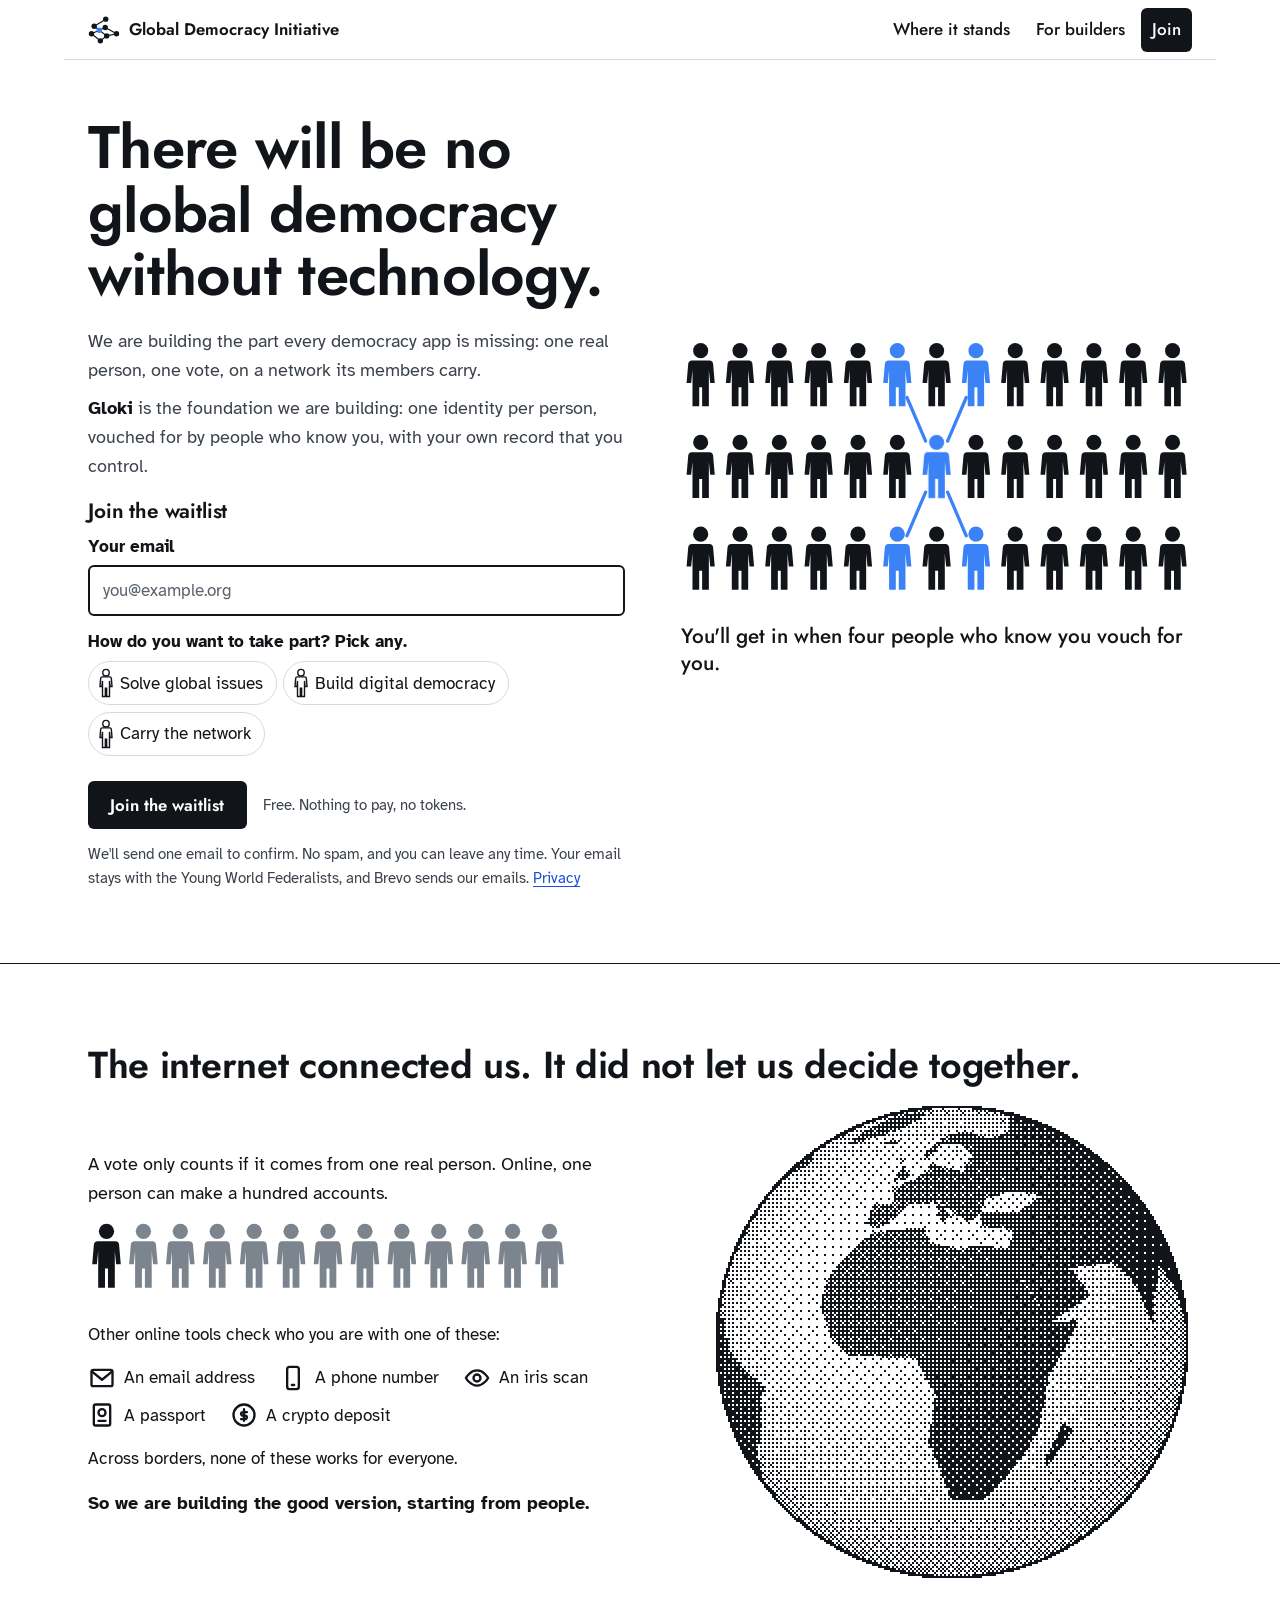
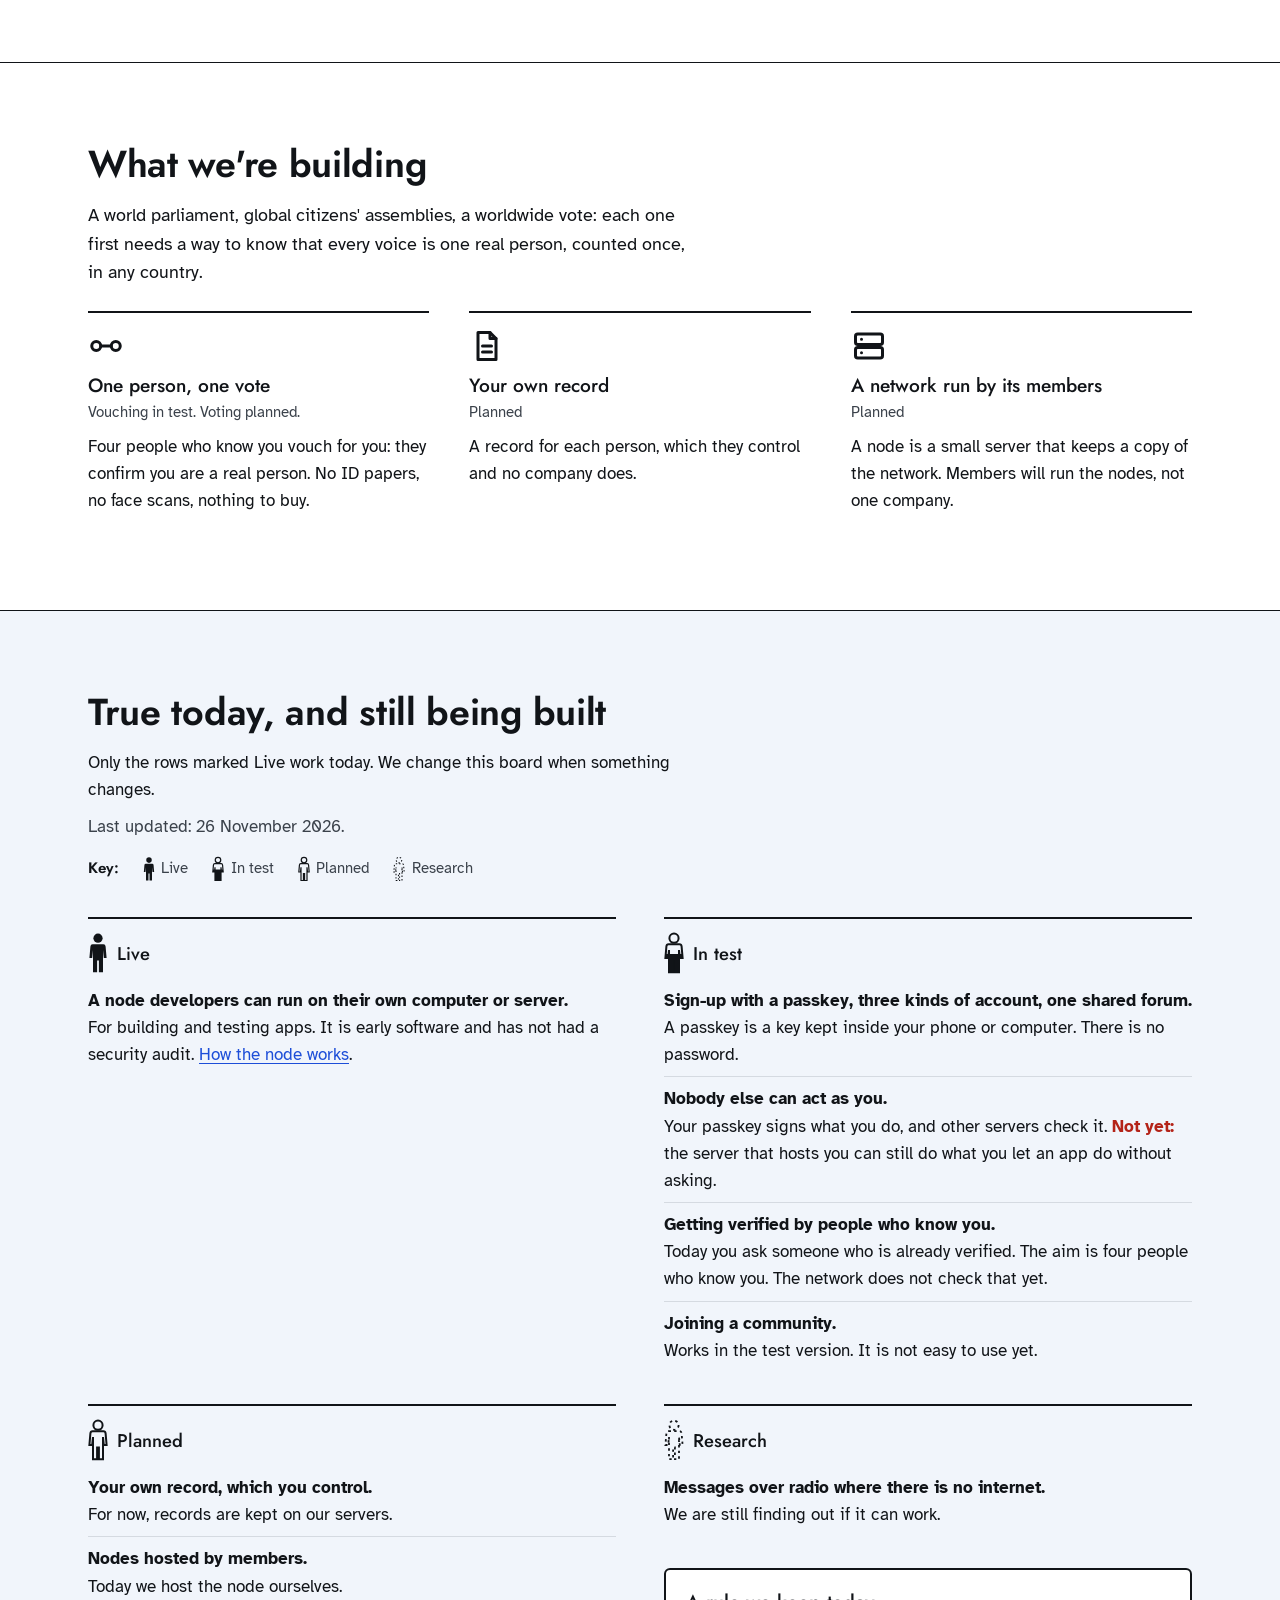
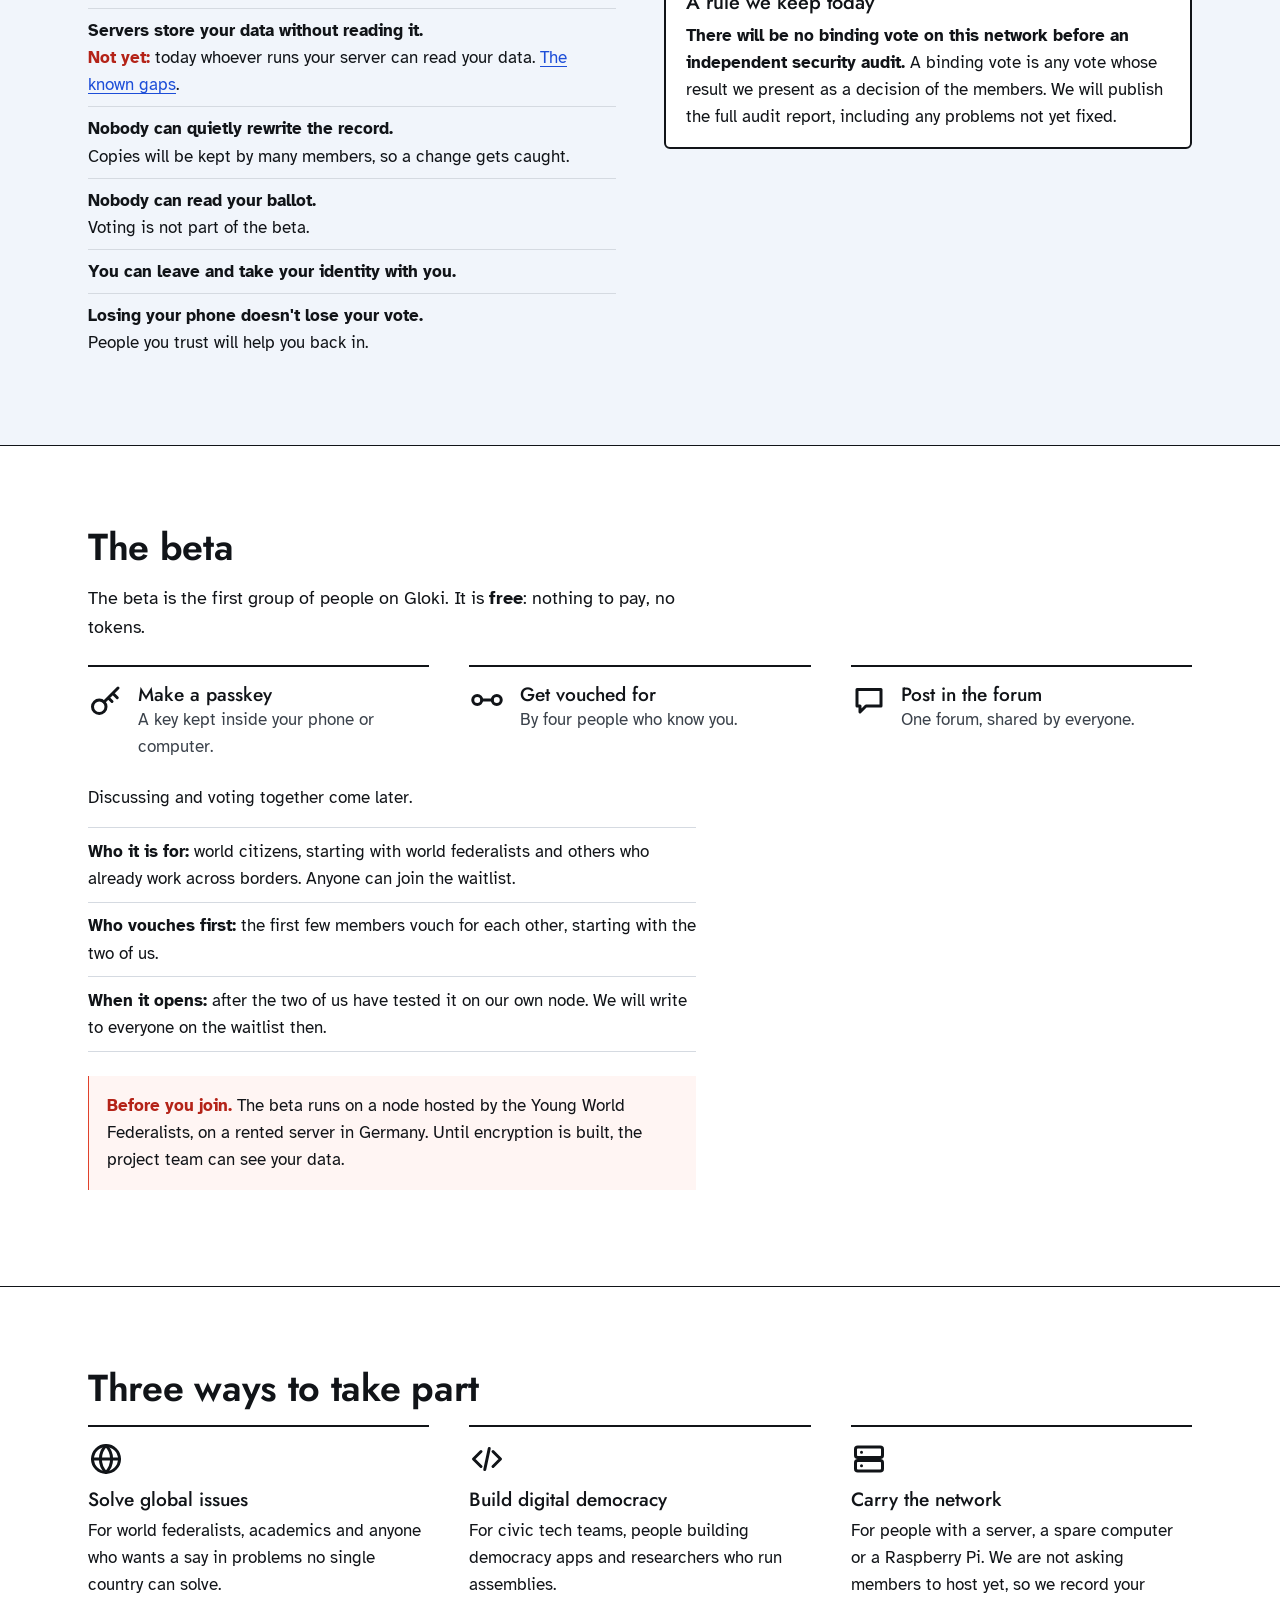
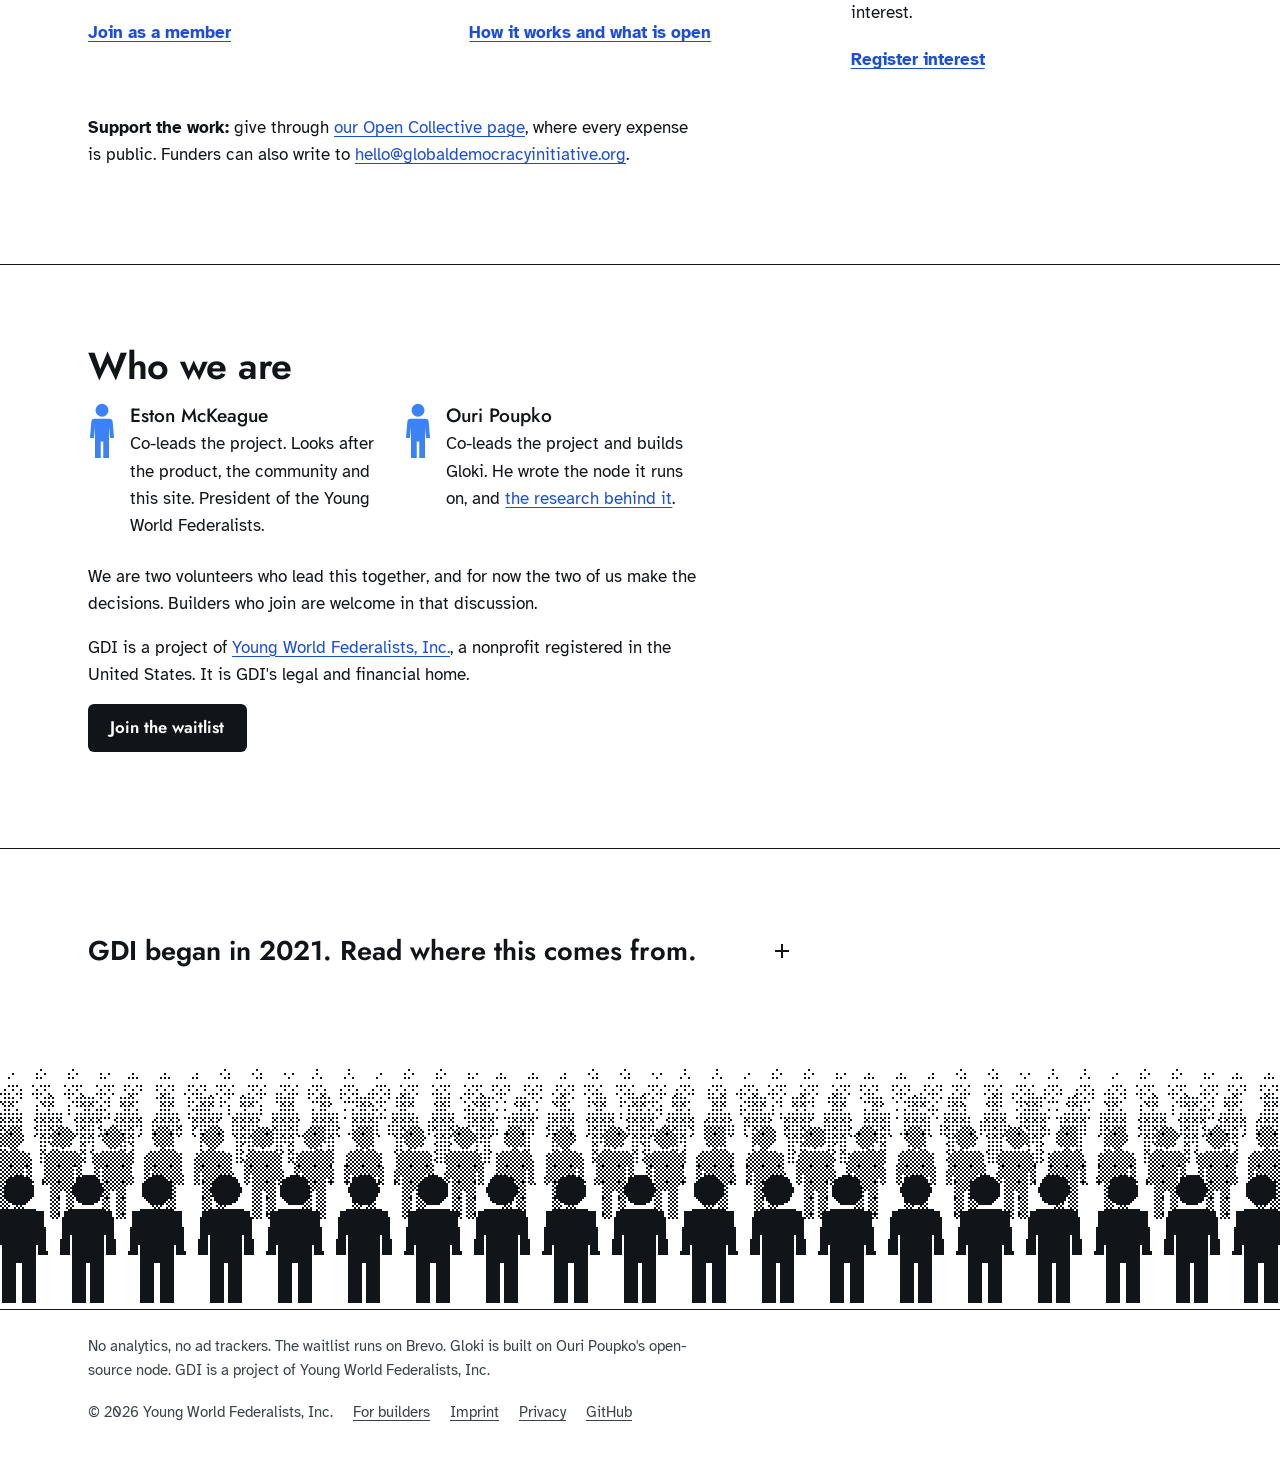
==== commit fe9f84b5: "fix: keep the Join button on the first screen Turnstile runs with appearance interaction-only, so it" ====
--- a/index.html
+++ b/index.html
@@ -121,6 +121,8 @@
           <figcaption>You'll get in when four people who know you vouch for you.</figcaption>
         </figure>
 
+        <!-- Turnstile runs with appearance "interaction-only": it checks in the background and only shows its box when it
+             needs the visitor to do something, so the Join button stays on the first screen. -->
         <!-- The waitlist runs on Brevo (GDI account, list "GDI waitlist"). Brevo's main.js needs the ids and the
              sib-/entry__ classes below; keep them, the field names, the INTEREST values and the Turnstile sitekey as they are. -->
         <div class="signup sib-form" id="join">
@@ -156,7 +158,7 @@
                 </div>
                 <div class="sib-captcha sib-form-block">
                   <div class="form__entry entry_block">
-                    <div class="cf-turnstile g-recaptcha" id="sib-captcha" data-sitekey="0x4AAAAAAFqCnrqcYK-xXckD" data-callback="handleCaptchaResponse" data-language="en" data-theme="light" data-size="flexible"></div>
+                    <div class="cf-turnstile g-recaptcha" id="sib-captcha" data-sitekey="0x4AAAAAAFqCnrqcYK-xXckD" data-callback="handleCaptchaResponse" data-language="en" data-theme="light" data-size="flexible" data-appearance="interaction-only"></div>
                     <label class="entry__error entry__error--primary"></label>
                   </div>
                 </div>
--- a/style.css
+++ b/style.css
@@ -139,7 +139,8 @@
 .entry__field { display: grid; }
 .signup .entry__error { display: none; margin: .25rem 0 0; font-size: .95rem; color: var(--verm-text); }
 .entry_errored input[type="email"] { border-color: var(--verm-text); }
-.sib-captcha { min-height: 65px; }
+/* The check is invisible unless Turnstile needs the visitor, so no height is reserved for it. */
+.sib-captcha { min-height: 0; }
 .input--hidden { position: absolute; left: -9999px; width: 1px; height: 1px; overflow: hidden; opacity: 0; }
 .sib-form-message-panel { display: none; margin: 0 0 .8rem; padding: .8rem 1rem; border: 2px solid var(--ink); border-radius: var(--radius); background: var(--field); }
 .sib-form-message-panel--active { display: block; }
@@ -326,3 +327,6 @@
   .signup .form { gap: .6rem; }
   .signup-h { position: absolute; width: 1px; height: 1px; overflow: hidden; clip: rect(0 0 0 0); white-space: nowrap; }
 }
+
+/* Small phones (360 wide, 740 tall): a slightly smaller figure block keeps Join on the first screen. */
+@media (max-width: 24rem) { .crowd svg { width: 80%; } }
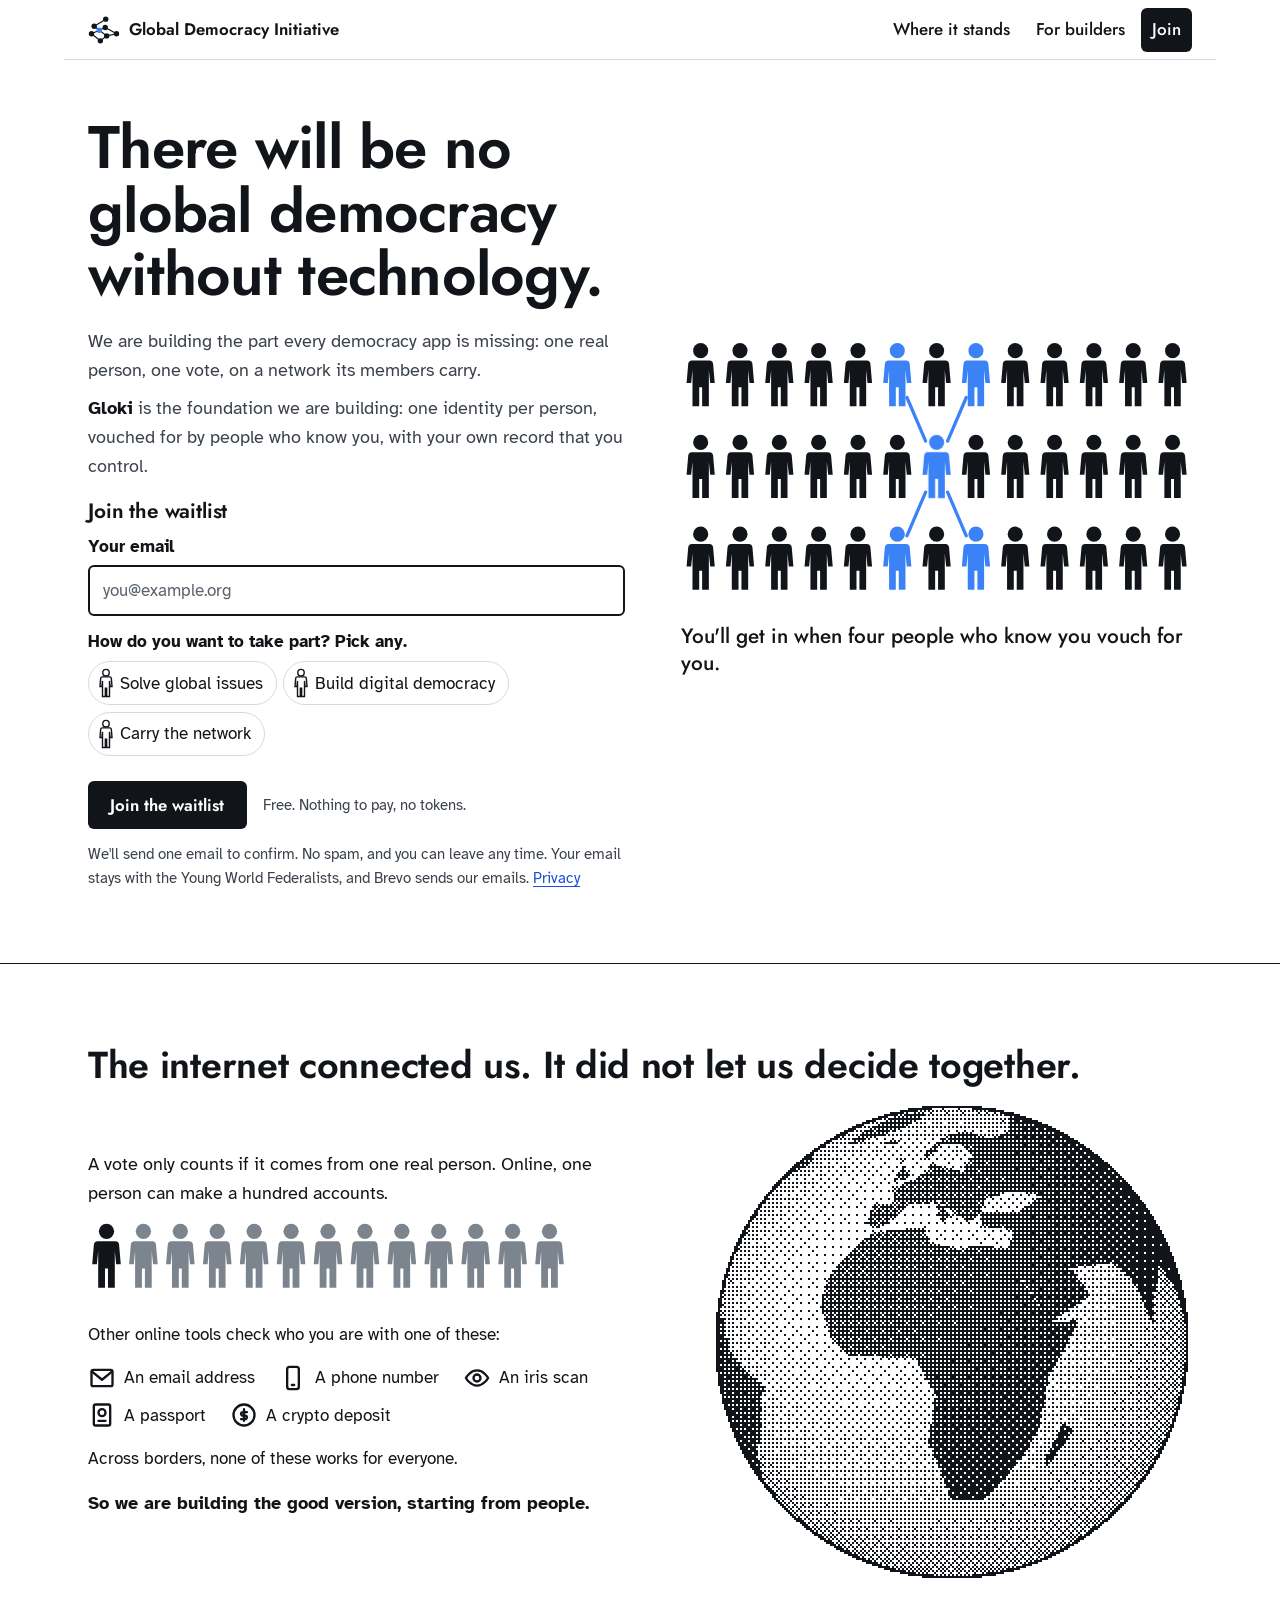
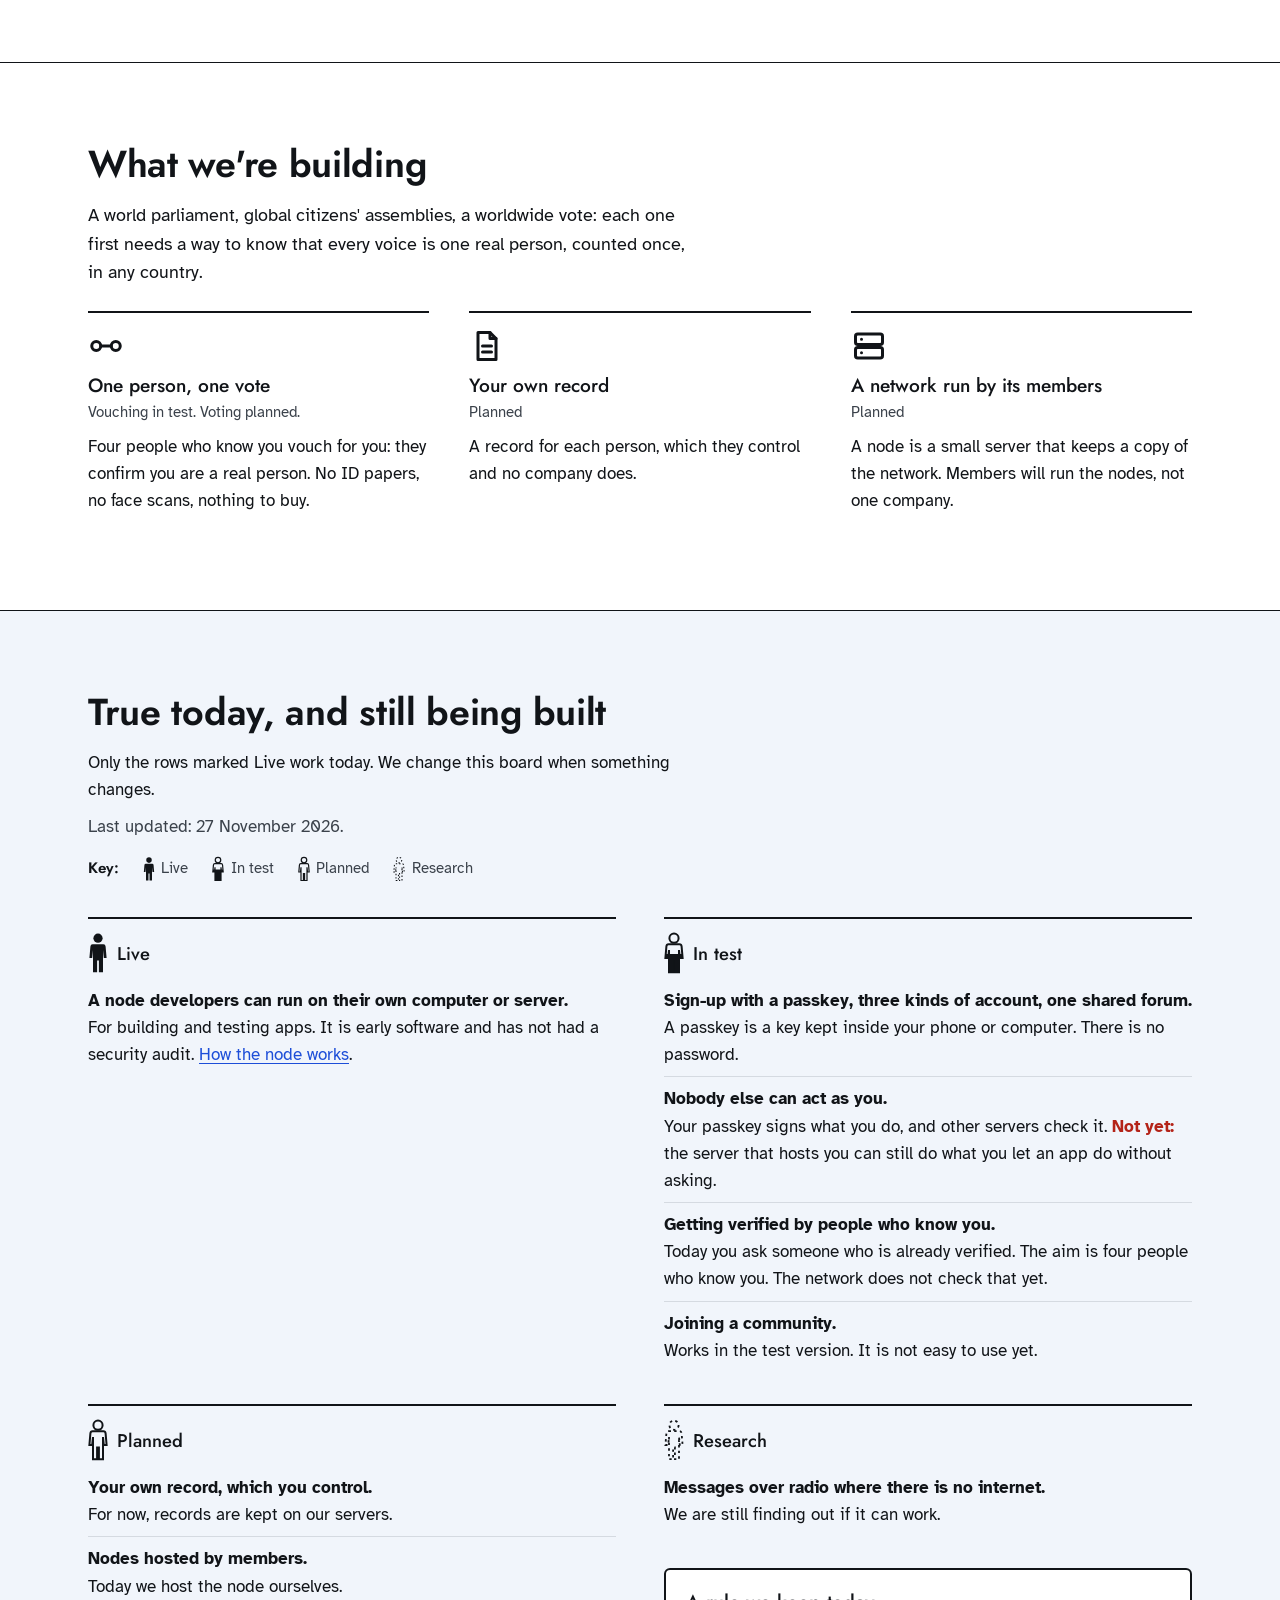
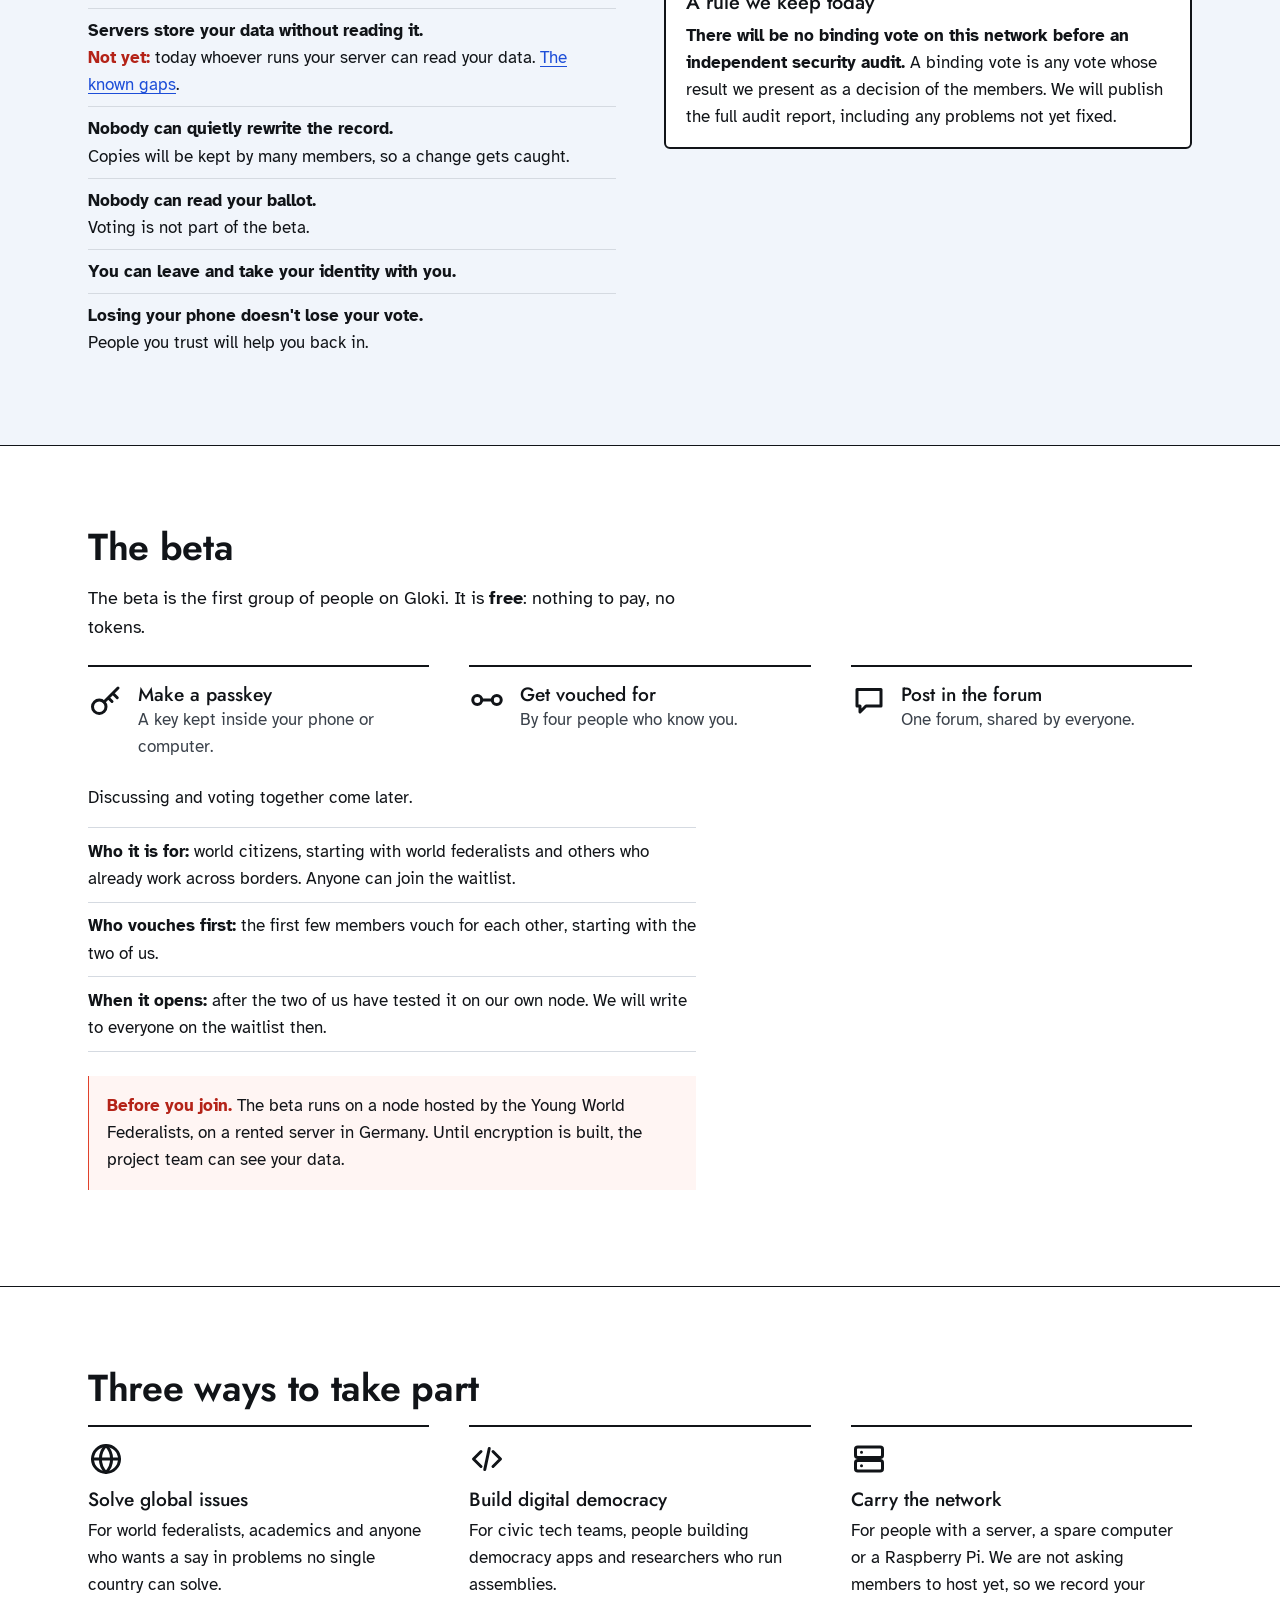
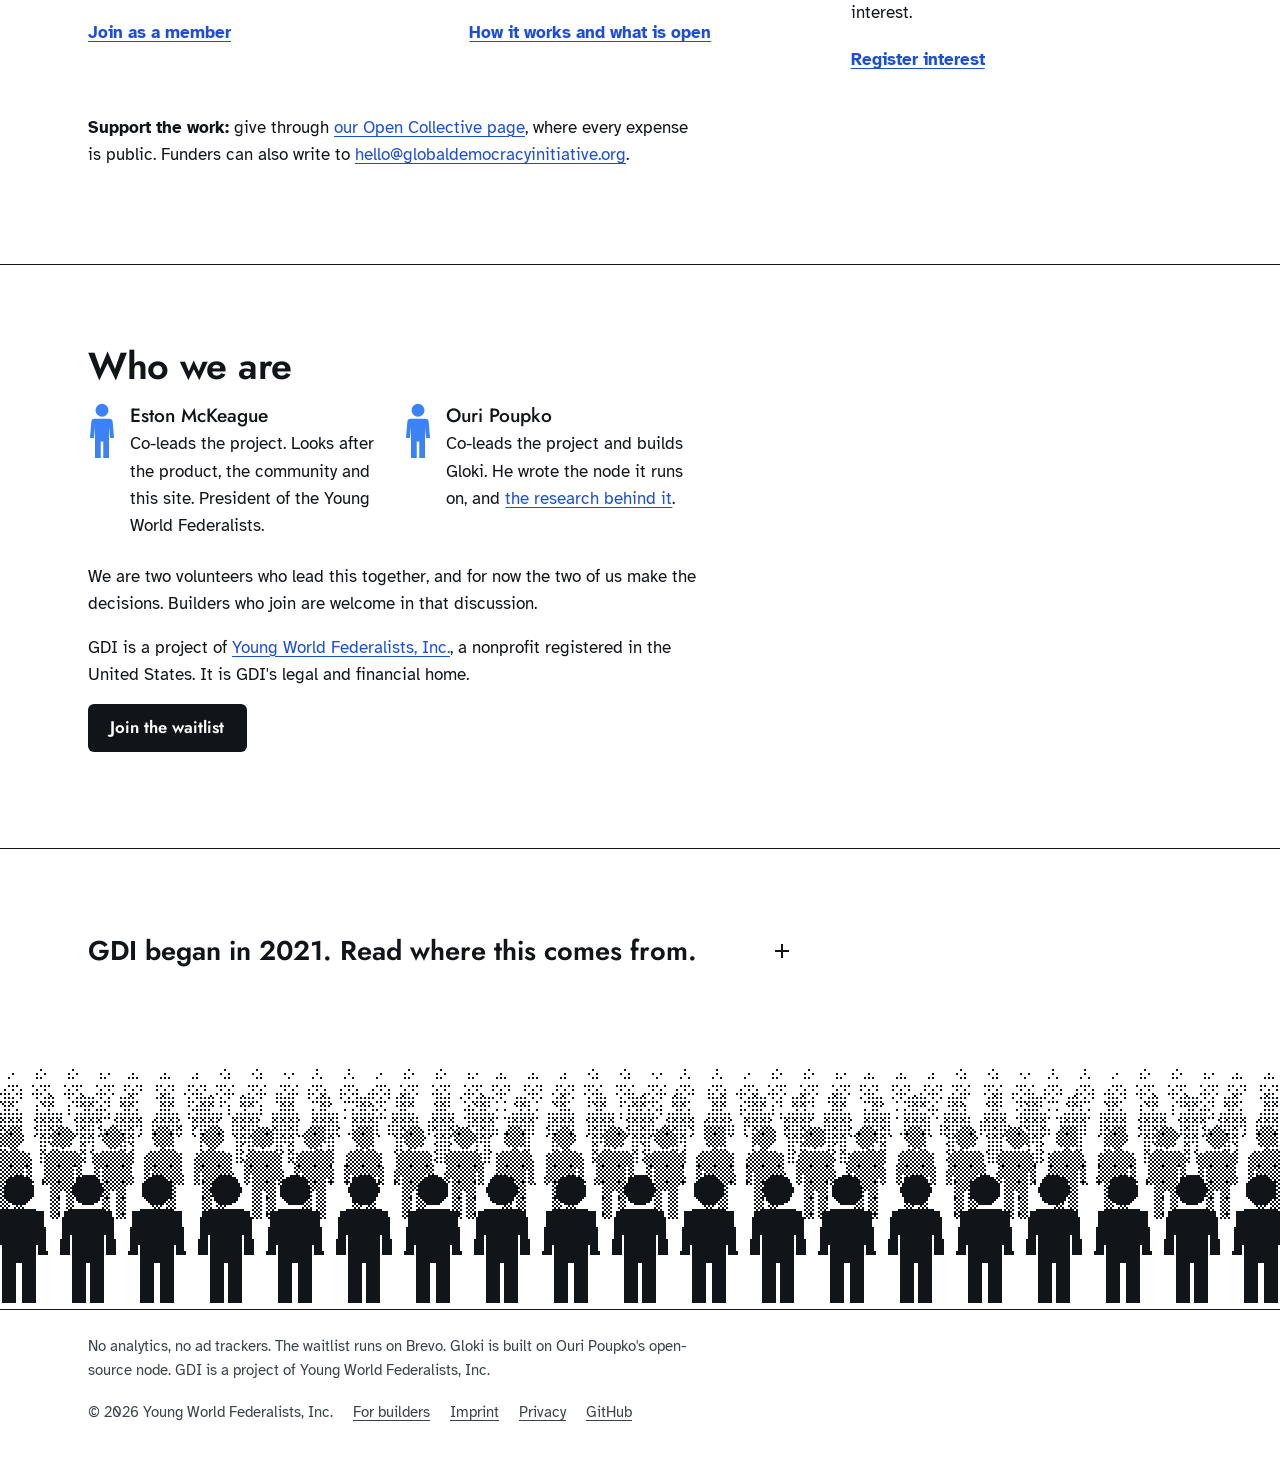
==== commit f4803104: "fix: board date and the app licence wording before publishing Co-Authored-By: Claude Fable 5.2 <nore" ====
--- a/index.html
+++ b/index.html
@@ -234,7 +234,7 @@
       <div class="wrap">
         <h2 id="works-h">True today, and still being built</h2>
         <p class="sub">Only the rows marked Live work today. We change this board when something changes.</p>
-        <p class="updated">Last updated: 26 November 2026.</p>
+        <p class="updated">Last updated: 27 November 2026.</p>
         <ul class="legend" aria-label="What the figures mean">
           <li class="legend-h" aria-hidden="true">Key:</li>
           <li><svg class="glyph g-solid" viewBox="0 0 20 40" aria-hidden="true"><use href="#person"/></svg>Live</li>
--- a/style.css
+++ b/style.css
@@ -311,6 +311,10 @@
 .toc a { display: inline-flex; align-items: center; min-height: 44px; font-family: var(--display); font-weight: 500; }
 .plan .how { color: var(--ink-soft); font-size: .95rem; }
 .diagram { max-width: 30rem; margin: 1.25rem 0 1.5rem; }
+.diagram--node { max-width: 38rem; }
+.diagram .ico-u { fill: none; stroke: var(--ink); stroke-width: 2; stroke-linecap: round; stroke-linejoin: round; }
+.diagram .wire { fill: none; stroke: var(--ink); stroke-width: 1.4; }
+.diagram text { font: 400 9px var(--text); fill: var(--ink-soft); text-anchor: middle; }
 .diagram figcaption { color: var(--ink-soft); font-size: .95rem; margin-top: .4rem; }
 
 /* ---- Footer -------------------------------------------------------------- */
